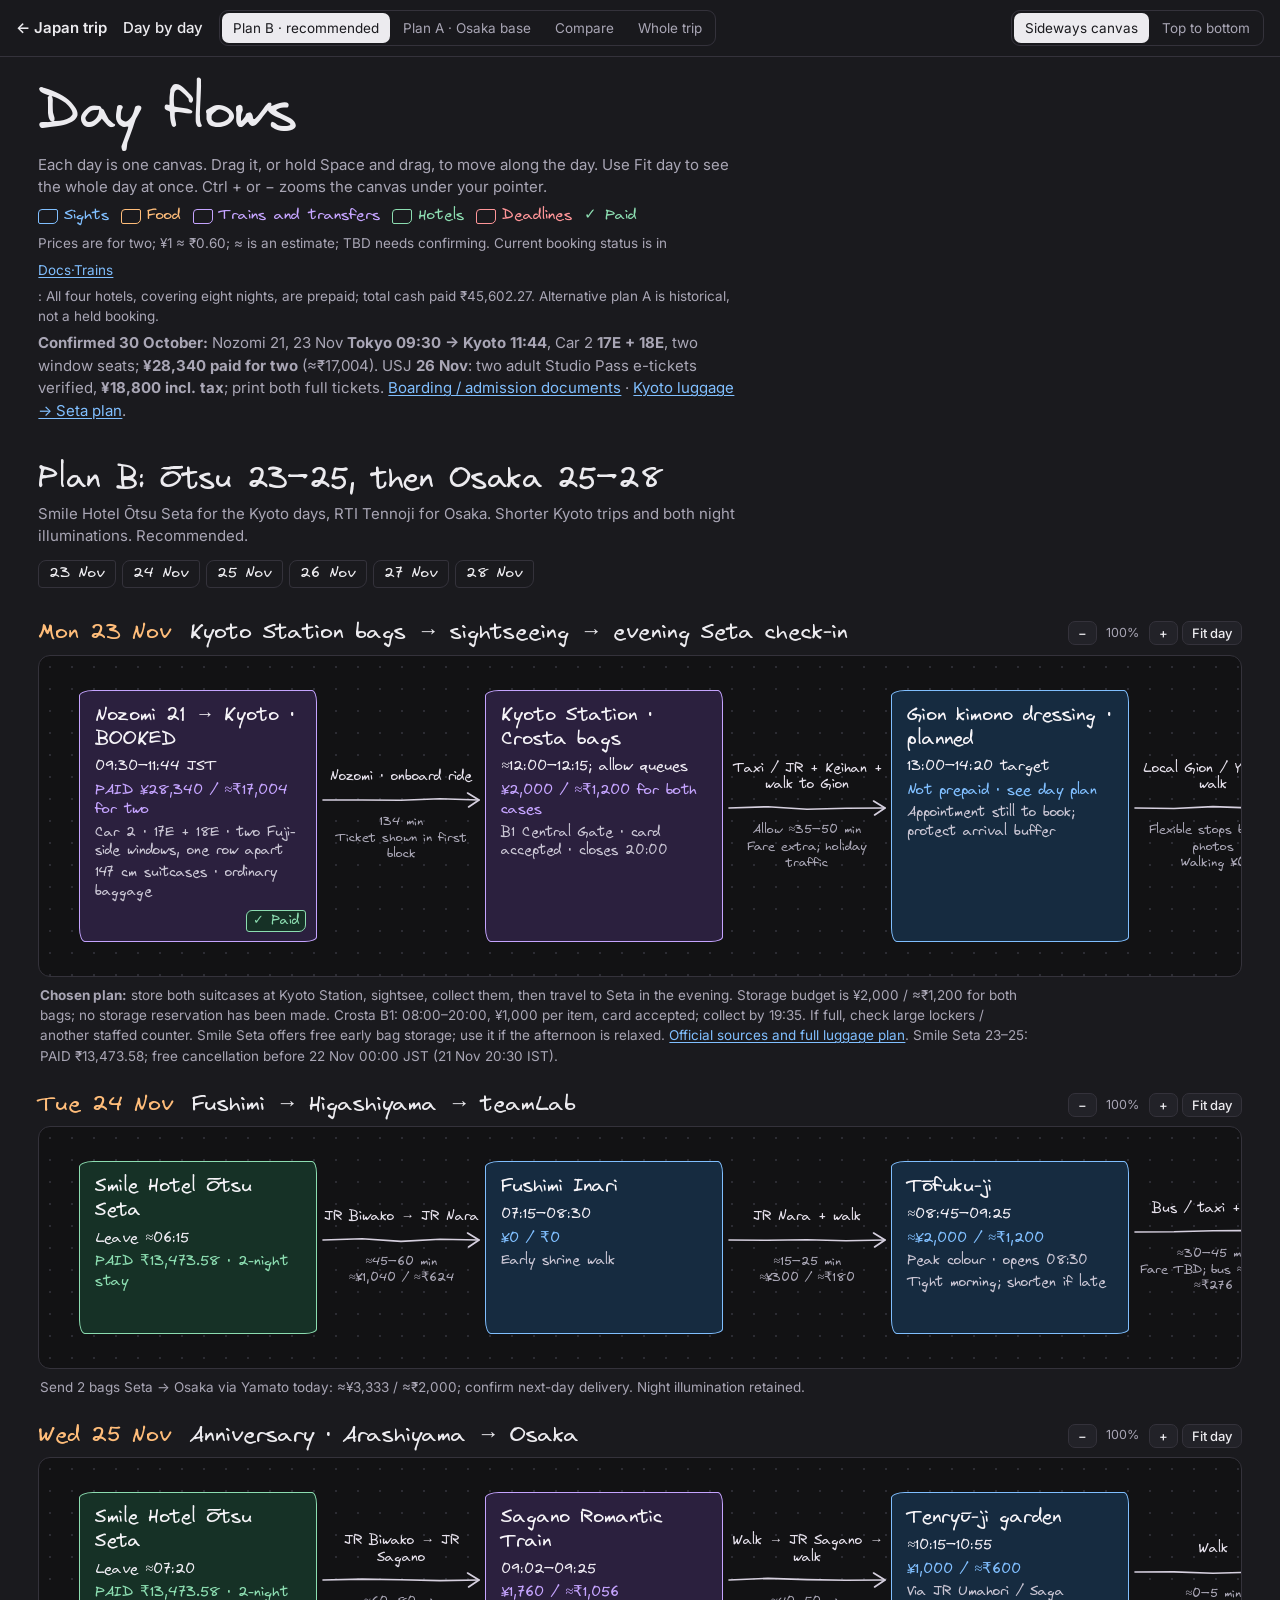
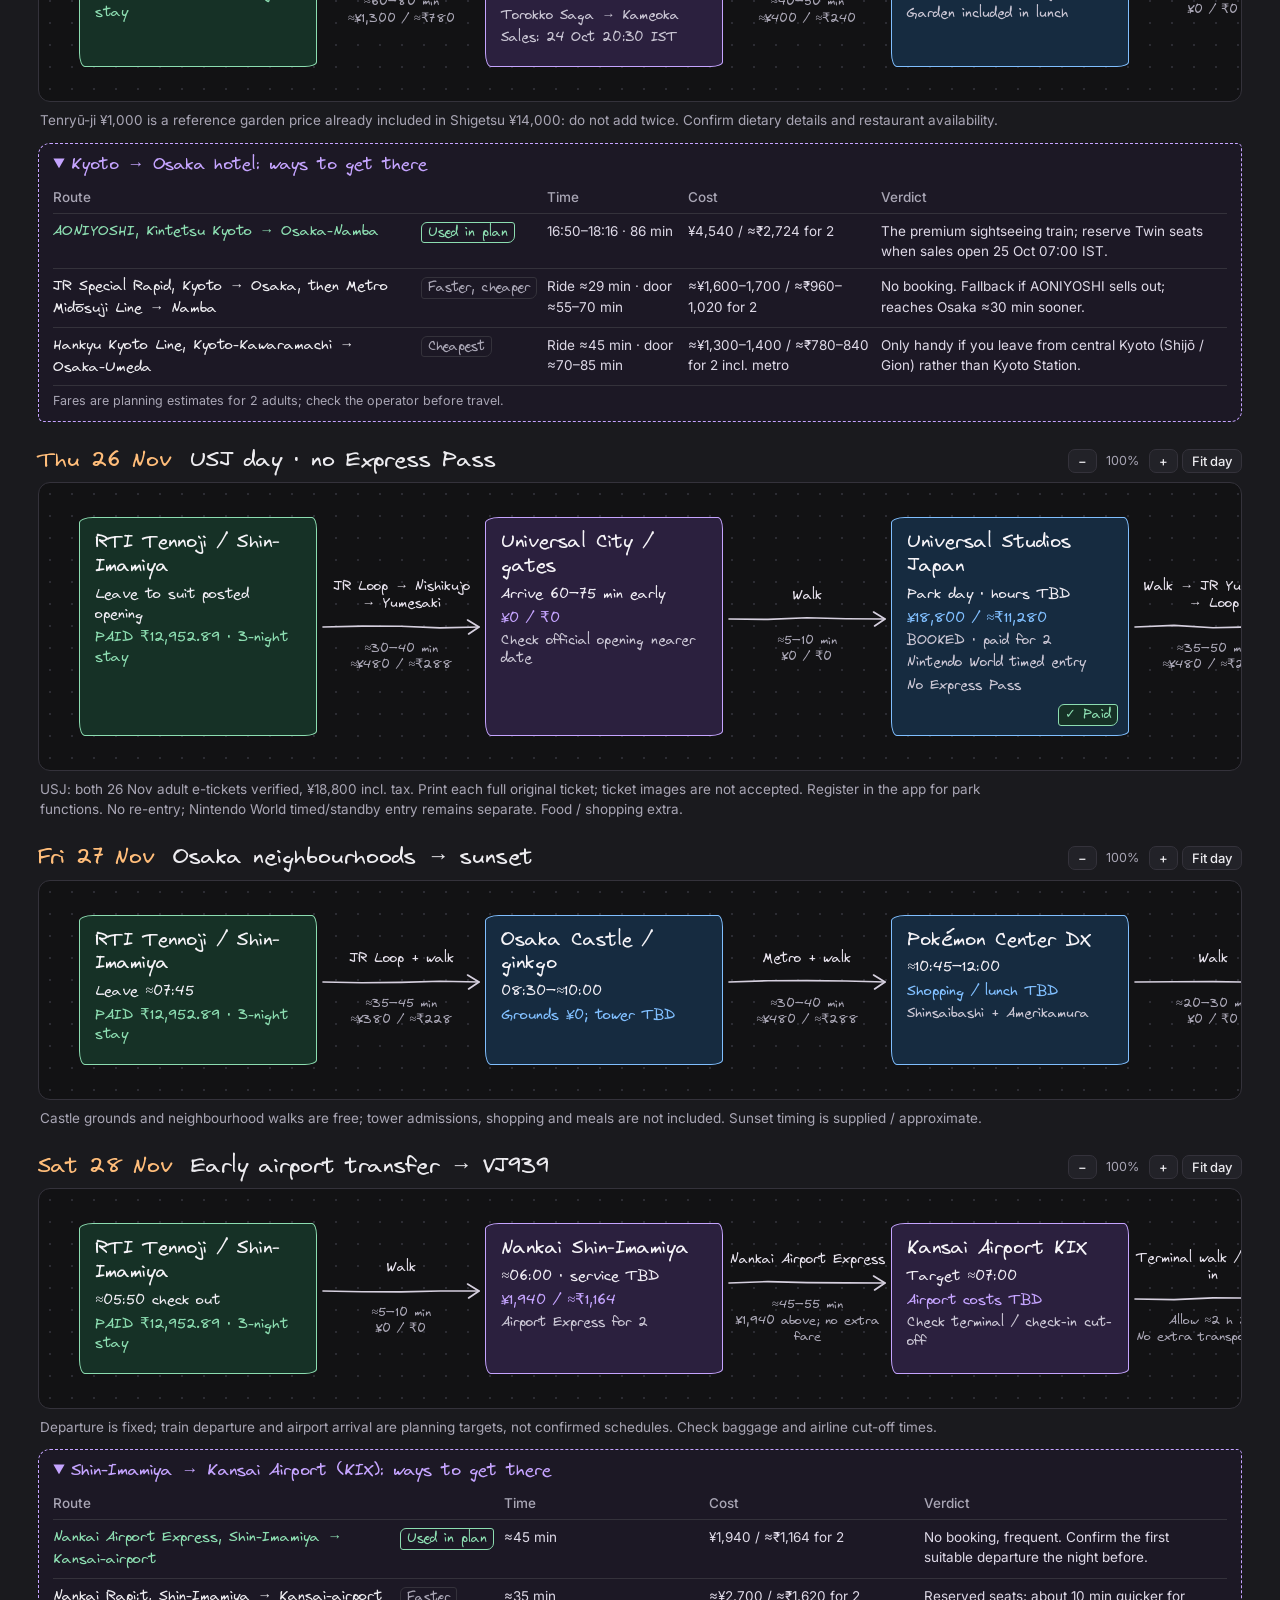
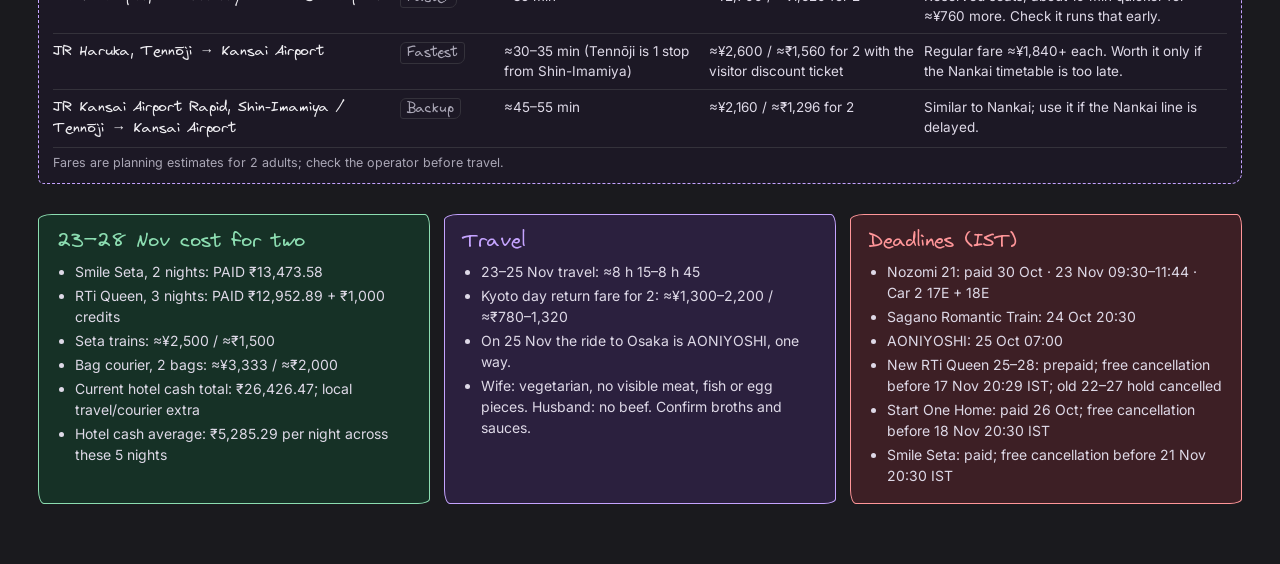
==== flow.html @ 1e3adc54 "Keep Tokyo viewpoint choices open and refresh confirmed India trains" ====
<!doctype html><html lang="en" data-theme="dark"><head><meta charset="utf-8"><meta name="viewport" content="width=device-width,initial-scale=1"><meta name="robots" content="noindex,nofollow">
<title>Flow · Japan 2026</title>
<link rel="preload" href="assets/fonts/Virgil.woff2" as="font" type="font/woff2" crossorigin>
<link rel="preconnect" href="https://fonts.googleapis.com"><link rel="preconnect" href="https://fonts.gstatic.com" crossorigin><link href="https://fonts.googleapis.com/css2?family=Inter:wght@400;500;600&display=swap" rel="stylesheet">
<link rel="stylesheet" href="flow.css?v=mvisydk9"></head><body>
<input type="radio" name="plan" id="t-b" class="tab-input" checked><input type="radio" name="plan" id="t-a" class="tab-input"><input type="radio" name="plan" id="t-compare" class="tab-input"><input type="radio" name="plan" id="t-whole" class="tab-input">
<input type="radio" name="layout" id="l-canvas" class="tab-input" checked><input type="radio" name="layout" id="l-stack" class="tab-input">
<nav class="top"><a href="index.html" class="brand">← Japan trip</a><a href="plan.html" class="brand" style="font-weight:500">Day by day</a>
<div class="tabs" role="tablist"><label for="t-b" role="tab">Plan B · recommended</label><label for="t-a" role="tab">Plan A · Osaka base</label><label for="t-compare" role="tab">Compare</label><label for="t-whole" role="tab">Whole trip</label></div>
<div class="layout"><label for="l-canvas">Sideways canvas</label><label for="l-stack">Top to bottom</label></div></nav>
<main>
<header class="intro"><h1>Day flows</h1>
<p>Each day is one canvas. Drag it, or hold Space and drag, to move along the day. Use Fit day to see the whole day at once. Ctrl + or − zooms the canvas under your pointer.</p>
<p class="legend"><span class="k sight">Sights</span><span class="k food">Food</span><span class="k train">Trains and transfers</span><span class="k hotel">Hotels</span><span class="k deadline">Deadlines</span><span class="k paid-k">✓ Paid</span> Prices are for two; ¥1 ≈ ₹0.60; ≈ is an estimate; TBD needs confirming. Current booking status is in <a href="travel-readiness.html">Docs·Trains</a>: All four hotels, covering eight nights, are prepaid; total cash paid ₹45,602.27. Alternative plan A is historical, not a held booking.</p><p><b>Confirmed 30 October:</b> Nozomi 21, 23 Nov <b>Tokyo 09:30 → Kyoto 11:44</b>, Car 2 <b>17E + 18E</b>, two window seats; <b>¥28,340 paid for two</b> (≈₹17,004). USJ <b>26 Nov</b>: two adult Studio Pass e-tickets verified, <b>¥18,800 incl. tax</b>; print both full tickets. <a href="travel-readiness.html#documents">Boarding / admission documents</a> · <a href="travel-readiness.html#kyoto-luggage">Kyoto luggage → Seta plan</a>.</p></header>
<section class="plan" id="plan-b">
<div class="plan-head"><h2>Plan B: Ōtsu 23–25, then Osaka 25–28</h2><p>Smile Hotel Ōtsu Seta for the Kyoto days, RTI Tennoji for Osaka. Shorter Kyoto trips and both night illuminations. Recommended.</p><nav class="days" aria-label="Jump to a day"><a href="#b-d0">23 Nov</a><a href="#b-d1">24 Nov</a><a href="#b-d2">25 Nov</a><a href="#b-d3">26 Nov</a><a href="#b-d4">27 Nov</a><a href="#b-d5">28 Nov</a></nav></div>
<section class="day" id="b-d0">
<header class="day-head"><h3><span class="date">Mon 23 Nov</span> Kyoto Station bags → sightseeing → evening Seta check-in</h3>
<div class="zoom" aria-label="Zoom this day"><button data-z="-" aria-label="Zoom out">−</button><output>100%</output><button data-z="+" aria-label="Zoom in">+</button><button data-z="fit">Fit day</button></div></header>
<div class="canvas" tabindex="0" aria-label="23 Nov · Mon plan, drag to move sideways"><div class="flow"><article class="node train">
<h4>Nozomi 21 → Kyoto · BOOKED</h4>
<p class="time">09:30–11:44 JST</p>
<p class="cost">PAID ¥28,340 / ≈₹17,004 for two</p>
<p class="note">Car 2 · 17E + 18E · two Fuji-side windows, one row apart</p><p class="note">147 cm suitcases · ordinary baggage</p><span class="paid">✓ Paid</span>

</article><div class="edge" role="presentation">
<svg class="h" viewBox="0 0 150 24" preserveAspectRatio="none" aria-hidden="true"><path d="M0.0 12.0 L37.5 12.0 L75.0 12.2 L112.5 10.8 L150.0 12.0"/><path d="M139 5 L150 12 L140 19"/></svg>
<svg class="v" viewBox="0 0 24 64" aria-hidden="true"><path d="M12.0 0.0 L11.2 16.0 L11.8 32.0 L12.0 48.0 L12.0 64.0"/><path d="M5 53 L12 64 L19 54"/></svg>
<span class="mode">Nozomi · onboard ride</span>
<span class="meta">134 min<br>Ticket shown in first block</span>
</div><article class="node train">
<h4>Kyoto Station · Crosta bags</h4>
<p class="time">≈12:00–12:15; allow queues</p>
<p class="cost">¥2,000 / ≈₹1,200 for both cases</p>
<p class="note">B1 Central Gate · card accepted · closes 20:00</p>

</article><div class="edge" role="presentation">
<svg class="h" viewBox="0 0 150 24" preserveAspectRatio="none" aria-hidden="true"><path d="M0.0 12.0 L37.5 10.7 L75.0 13.2 L112.5 12.3 L150.0 12.0"/><path d="M139 5 L150 12 L140 19"/></svg>
<svg class="v" viewBox="0 0 24 64" aria-hidden="true"><path d="M12.0 0.0 L11.7 16.0 L11.3 32.0 L12.9 48.0 L12.0 64.0"/><path d="M5 53 L12 64 L19 54"/></svg>
<span class="mode">Taxi / JR + Keihan + walk to Gion</span>
<span class="meta">Allow ≈35–50 min<br>Fare extra; holiday traffic</span>
</div><article class="node sight">
<h4>Gion kimono dressing · planned</h4>
<p class="time">13:00–14:20 target</p>
<p class="cost">Not prepaid · see day plan</p>
<p class="note">Appointment still to book; protect arrival buffer</p>

</article><div class="edge" role="presentation">
<svg class="h" viewBox="0 0 150 24" preserveAspectRatio="none" aria-hidden="true"><path d="M0.0 12.0 L37.5 12.5 L75.0 10.6 L112.5 12.0 L150.0 12.0"/><path d="M139 5 L150 12 L140 19"/></svg>
<svg class="v" viewBox="0 0 24 64" aria-hidden="true"><path d="M12.0 0.0 L11.2 16.0 L12.6 32.0 L10.9 48.0 L12.0 64.0"/><path d="M5 53 L12 64 L19 54"/></svg>
<span class="mode">Local Gion / Yasaka walk</span>
<span class="meta">Flexible stops before photos<br>Walking ¥0</span>
</div><article class="node sight">
<h4>Yasaka / anniversary photo walk</h4>
<p class="time">15:30–16:30 photo target</p>
<p class="cost">Not prepaid · photographer unconfirmed</p>
<p class="note">Return kimono around 17:00–17:30</p>

</article><div class="edge" role="presentation">
<svg class="h" viewBox="0 0 150 24" preserveAspectRatio="none" aria-hidden="true"><path d="M0.0 12.0 L37.5 12.2 L75.0 12.0 L112.5 11.0 L150.0 12.0"/><path d="M139 5 L150 12 L140 19"/></svg>
<svg class="v" viewBox="0 0 24 64" aria-hidden="true"><path d="M12.0 0.0 L10.6 16.0 L13.4 32.0 L13.5 48.0 L12.0 64.0"/><path d="M5 53 L12 64 L19 54"/></svg>
<span class="mode">Walk</span>
<span class="meta">≈15–25 min<br>¥0 / ₹0</span>
</div><article class="node sight">
<h4>Return kimono / Gion</h4>
<p class="time">≈17:00–17:30</p>
<p class="cost">Local stroll · see day plan</p>
<p class="note">Then Kōdai-ji; protect bag collection deadline</p>

</article><div class="edge" role="presentation">
<svg class="h" viewBox="0 0 150 24" preserveAspectRatio="none" aria-hidden="true"><path d="M0.0 12.0 L37.5 10.8 L75.0 11.8 L112.5 13.5 L150.0 12.0"/><path d="M139 5 L150 12 L140 19"/></svg>
<svg class="v" viewBox="0 0 24 64" aria-hidden="true"><path d="M12.0 0.0 L11.0 16.0 L11.7 32.0 L12.2 48.0 L12.0 64.0"/><path d="M5 53 L12 64 L19 54"/></svg>
<span class="mode">Walk</span>
<span class="meta">≈15–20 min<br>¥0 / ₹0</span>
</div><article class="node sight">
<h4>Kōdai-ji illumination</h4>
<p class="time">≈17:35–18:25</p>
<p class="cost">¥1,600 / ≈₹960</p>
<p class="note">Closes 21:30</p><p class="note">Projection show per supplied plan</p>

</article><div class="edge" role="presentation">
<svg class="h" viewBox="0 0 150 24" preserveAspectRatio="none" aria-hidden="true"><path d="M0.0 12.0 L37.5 12.5 L75.0 11.3 L112.5 10.9 L150.0 12.0"/><path d="M139 5 L150 12 L140 19"/></svg>
<svg class="v" viewBox="0 0 24 64" aria-hidden="true"><path d="M12.0 0.0 L13.6 16.0 L11.8 32.0 L11.1 48.0 L12.0 64.0"/><path d="M5 53 L12 64 L19 54"/></svg>
<span class="mode">Bus / taxi + walk</span>
<span class="meta">≈30–45 min<br>Fare TBD</span>
</div><article class="node train">
<h4>Kyoto Station / bags</h4>
<p class="time">≈19:15–19:35 bag collection</p>
<p class="cost">Crosta already budgeted · dinner extra</p>
<p class="note">Collect Crosta bags by 19:35, before 20:00 closure; dinner after pickup</p>

</article><div class="edge" role="presentation">
<svg class="h" viewBox="0 0 150 24" preserveAspectRatio="none" aria-hidden="true"><path d="M0.0 12.0 L37.5 12.2 L75.0 11.5 L112.5 10.9 L150.0 12.0"/><path d="M139 5 L150 12 L140 19"/></svg>
<svg class="v" viewBox="0 0 24 64" aria-hidden="true"><path d="M12.0 0.0 L12.9 16.0 L11.5 32.0 L11.5 48.0 L12.0 64.0"/><path d="M5 53 L12 64 L19 54"/></svg>
<span class="mode">JR Biwako (≈17–20 min ride) + walk</span>
<span class="meta">≈25–35 min<br>≈¥640 / ≈₹384</span>
</div><article class="node hotel">
<h4>Smile Hotel Ōtsu Seta</h4>
<p class="time">Check in ≈20:30–21:00</p>
<p class="cost">PAID ₹13,473.58 · 2-night stay</p>


</article></div></div>
<p class="day-note"><b>Chosen plan:</b> store both suitcases at Kyoto Station, sightsee, collect them, then travel to Seta in the evening. Storage budget is ¥2,000 / ≈₹1,200 for both bags; no storage reservation has been made. Crosta B1: 08:00–20:00, ¥1,000 per item, card accepted; collect by 19:35. If full, check large lockers / another staffed counter. Smile Seta offers free early bag storage; use it if the afternoon is relaxed. <a href="travel-readiness.html#kyoto-luggage">Official sources and full luggage plan</a>. Smile Seta 23–25: PAID ₹13,473.58; free cancellation before 22 Nov 00:00 JST (21 Nov 20:30 IST).</p>

</section><section class="day" id="b-d1">
<header class="day-head"><h3><span class="date">Tue 24 Nov</span> Fushimi → Higashiyama → teamLab</h3>
<div class="zoom" aria-label="Zoom this day"><button data-z="-" aria-label="Zoom out">−</button><output>100%</output><button data-z="+" aria-label="Zoom in">+</button><button data-z="fit">Fit day</button></div></header>
<div class="canvas" tabindex="0" aria-label="24 Nov · Tue plan, drag to move sideways"><div class="flow"><article class="node hotel">
<h4>Smile Hotel Ōtsu Seta</h4>
<p class="time">Leave ≈06:15</p>
<p class="cost">PAID ₹13,473.58 · 2-night stay</p>


</article><div class="edge" role="presentation">
<svg class="h" viewBox="0 0 150 24" preserveAspectRatio="none" aria-hidden="true"><path d="M0.0 12.0 L37.5 10.7 L75.0 13.4 L112.5 11.2 L150.0 12.0"/><path d="M139 5 L150 12 L140 19"/></svg>
<svg class="v" viewBox="0 0 24 64" aria-hidden="true"><path d="M12.0 0.0 L13.2 16.0 L11.9 32.0 L11.2 48.0 L12.0 64.0"/><path d="M5 53 L12 64 L19 54"/></svg>
<span class="mode">JR Biwako → JR Nara</span>
<span class="meta">≈45–60 min<br>≈¥1,040 / ≈₹624</span>
</div><article class="node sight">
<h4>Fushimi Inari</h4>
<p class="time">07:15–08:30</p>
<p class="cost">¥0 / ₹0</p>
<p class="note">Early shrine walk</p>

</article><div class="edge" role="presentation">
<svg class="h" viewBox="0 0 150 24" preserveAspectRatio="none" aria-hidden="true"><path d="M0.0 12.0 L37.5 12.3 L75.0 11.7 L112.5 12.8 L150.0 12.0"/><path d="M139 5 L150 12 L140 19"/></svg>
<svg class="v" viewBox="0 0 24 64" aria-hidden="true"><path d="M12.0 0.0 L12.5 16.0 L10.8 32.0 L11.1 48.0 L12.0 64.0"/><path d="M5 53 L12 64 L19 54"/></svg>
<span class="mode">JR Nara + walk</span>
<span class="meta">≈15–25 min<br>≈¥300 / ≈₹180</span>
</div><article class="node sight">
<h4>Tōfuku-ji</h4>
<p class="time">≈08:45–09:25</p>
<p class="cost">≈¥2,000 / ≈₹1,200</p>
<p class="note">Peak colour · opens 08:30</p><p class="note">Tight morning; shorten if late</p>

</article><div class="edge" role="presentation">
<svg class="h" viewBox="0 0 150 24" preserveAspectRatio="none" aria-hidden="true"><path d="M0.0 12.0 L37.5 11.8 L75.0 10.7 L112.5 10.6 L150.0 12.0"/><path d="M139 5 L150 12 L140 19"/></svg>
<svg class="v" viewBox="0 0 24 64" aria-hidden="true"><path d="M12.0 0.0 L11.7 16.0 L12.6 32.0 L12.5 48.0 L12.0 64.0"/><path d="M5 53 L12 64 L19 54"/></svg>
<span class="mode">Bus / taxi + walk</span>
<span class="meta">≈30–45 min<br>Fare TBD; bus ≈¥460 / ≈₹276</span>
</div><article class="node sight">
<h4>Kiyomizu-dera</h4>
<p class="time">10:30–12:00</p>
<p class="cost">¥1,000 / ≈₹600</p>


</article><div class="edge" role="presentation">
<svg class="h" viewBox="0 0 150 24" preserveAspectRatio="none" aria-hidden="true"><path d="M0.0 12.0 L37.5 13.5 L75.0 11.4 L112.5 11.8 L150.0 12.0"/><path d="M139 5 L150 12 L140 19"/></svg>
<svg class="v" viewBox="0 0 24 64" aria-hidden="true"><path d="M12.0 0.0 L12.0 16.0 L11.8 32.0 L13.1 48.0 L12.0 64.0"/><path d="M5 53 L12 64 L19 54"/></svg>
<span class="mode">Walk</span>
<span class="meta">≈15–25 min<br>¥0 / ₹0</span>
</div><article class="node food">
<h4>UNO Gion lunch</h4>
<p class="time">≈12:15–13:00</p>
<p class="cost">Meal cost TBD</p>
<p class="note">Vegetarian request; no beef</p>

</article><div class="edge" role="presentation">
<svg class="h" viewBox="0 0 150 24" preserveAspectRatio="none" aria-hidden="true"><path d="M0.0 12.0 L37.5 11.8 L75.0 11.8 L112.5 11.2 L150.0 12.0"/><path d="M139 5 L150 12 L140 19"/></svg>
<svg class="v" viewBox="0 0 24 64" aria-hidden="true"><path d="M12.0 0.0 L11.2 16.0 L12.8 32.0 L10.8 48.0 L12.0 64.0"/><path d="M5 53 L12 64 L19 54"/></svg>
<span class="mode">Bus / taxi + walk</span>
<span class="meta">≈35–50 min<br>Fare TBD; bus ≈¥460 / ≈₹276</span>
</div><article class="node sight">
<h4>teamLab Biovortex</h4>
<p class="time">Entry 14:30–15:00</p>
<p class="cost">¥8,200 / ≈₹4,920</p>
<p class="note">Visit ≈14:30–17:30</p><p class="note">BOOKED · paid for 2</p>
<span class="paid">✓ Paid</span>
</article><div class="edge" role="presentation">
<svg class="h" viewBox="0 0 150 24" preserveAspectRatio="none" aria-hidden="true"><path d="M0.0 12.0 L37.5 11.3 L75.0 12.9 L112.5 13.1 L150.0 12.0"/><path d="M139 5 L150 12 L140 19"/></svg>
<svg class="v" viewBox="0 0 24 64" aria-hidden="true"><path d="M12.0 0.0 L13.5 16.0 L13.4 32.0 L13.2 48.0 L12.0 64.0"/><path d="M5 53 L12 64 L19 54"/></svg>
<span class="mode">Walk / short taxi</span>
<span class="meta">≈15–25 min<br>Walk ¥0; taxi TBD</span>
</div><article class="node sight">
<h4>Tō-ji night illumination</h4>
<p class="time">≈18:00–19:00</p>
<p class="cost">≈¥2,000 / ≈₹1,200</p>
<p class="note">Open to 21:30</p>

</article><div class="edge" role="presentation">
<svg class="h" viewBox="0 0 150 24" preserveAspectRatio="none" aria-hidden="true"><path d="M0.0 12.0 L37.5 12.8 L75.0 12.4 L112.5 12.2 L150.0 12.0"/><path d="M139 5 L150 12 L140 19"/></svg>
<svg class="v" viewBox="0 0 24 64" aria-hidden="true"><path d="M12.0 0.0 L10.5 16.0 L11.4 32.0 L11.5 48.0 L12.0 64.0"/><path d="M5 53 L12 64 L19 54"/></svg>
<span class="mode">Walk → JR Biwako</span>
<span class="meta">≈40–50 min<br>≈¥640 / ≈₹384</span>
</div><article class="node hotel">
<h4>Smile Hotel Ōtsu Seta</h4>
<p class="time">Return ≈20:00</p>
<p class="cost">PAID ₹13,473.58 · 2-night stay</p>


</article></div></div>
<p class="day-note">Send 2 bags Seta → Osaka via Yamato today: ≈¥3,333 / ≈₹2,000; confirm next-day delivery. Night illumination retained.</p>

</section><section class="day" id="b-d2">
<header class="day-head"><h3><span class="date">Wed 25 Nov</span> Anniversary · Arashiyama → Osaka</h3>
<div class="zoom" aria-label="Zoom this day"><button data-z="-" aria-label="Zoom out">−</button><output>100%</output><button data-z="+" aria-label="Zoom in">+</button><button data-z="fit">Fit day</button></div></header>
<div class="canvas" tabindex="0" aria-label="25 Nov · Wed plan, drag to move sideways"><div class="flow"><article class="node hotel">
<h4>Smile Hotel Ōtsu Seta</h4>
<p class="time">Leave ≈07:20</p>
<p class="cost">PAID ₹13,473.58 · 2-night stay</p>


</article><div class="edge" role="presentation">
<svg class="h" viewBox="0 0 150 24" preserveAspectRatio="none" aria-hidden="true"><path d="M0.0 12.0 L37.5 11.1 L75.0 11.7 L112.5 12.6 L150.0 12.0"/><path d="M139 5 L150 12 L140 19"/></svg>
<svg class="v" viewBox="0 0 24 64" aria-hidden="true"><path d="M12.0 0.0 L12.8 16.0 L11.3 32.0 L13.5 48.0 L12.0 64.0"/><path d="M5 53 L12 64 L19 54"/></svg>
<span class="mode">JR Biwako → JR Sagano</span>
<span class="meta">≈60–80 min<br>≈¥1,300 / ≈₹780</span>
</div><article class="node train">
<h4>Sagano Romantic Train</h4>
<p class="time">09:02–09:25</p>
<p class="cost">¥1,760 / ≈₹1,056</p>
<p class="note">Torokko Saga → Kameoka</p><p class="note">Sales: 24 Oct 20:30 IST</p>

</article><div class="edge" role="presentation">
<svg class="h" viewBox="0 0 150 24" preserveAspectRatio="none" aria-hidden="true"><path d="M0.0 12.0 L37.5 10.4 L75.0 11.6 L112.5 12.3 L150.0 12.0"/><path d="M139 5 L150 12 L140 19"/></svg>
<svg class="v" viewBox="0 0 24 64" aria-hidden="true"><path d="M12.0 0.0 L11.8 16.0 L10.7 32.0 L13.6 48.0 L12.0 64.0"/><path d="M5 53 L12 64 L19 54"/></svg>
<span class="mode">Walk → JR Sagano → walk</span>
<span class="meta">≈40–50 min<br>≈¥400 / ≈₹240</span>
</div><article class="node sight">
<h4>Tenryū-ji garden</h4>
<p class="time">≈10:15–10:55</p>
<p class="cost">¥1,000 / ≈₹600</p>
<p class="note">Via JR Umahori / Saga</p><p class="note">Garden included in lunch</p>

</article><div class="edge" role="presentation">
<svg class="h" viewBox="0 0 150 24" preserveAspectRatio="none" aria-hidden="true"><path d="M0.0 12.0 L37.5 11.9 L75.0 13.2 L112.5 12.3 L150.0 12.0"/><path d="M139 5 L150 12 L140 19"/></svg>
<svg class="v" viewBox="0 0 24 64" aria-hidden="true"><path d="M12.0 0.0 L11.9 16.0 L10.8 32.0 L12.9 48.0 L12.0 64.0"/><path d="M5 53 L12 64 L19 54"/></svg>
<span class="mode">Walk</span>
<span class="meta">≈0–5 min<br>¥0 / ₹0</span>
</div><article class="node food">
<h4>Shigetsu shojin lunch</h4>
<p class="time">11:00 · allow ≈75 min</p>
<p class="cost">¥14,000 / ≈₹8,400</p>
<p class="note">Includes garden fee</p><p class="note">Vegetarian Buddhist cuisine</p>

</article><div class="edge" role="presentation">
<svg class="h" viewBox="0 0 150 24" preserveAspectRatio="none" aria-hidden="true"><path d="M0.0 12.0 L37.5 13.3 L75.0 11.2 L112.5 10.5 L150.0 12.0"/><path d="M139 5 L150 12 L140 19"/></svg>
<svg class="v" viewBox="0 0 24 64" aria-hidden="true"><path d="M12.0 0.0 L10.9 16.0 L12.7 32.0 L12.6 48.0 L12.0 64.0"/><path d="M5 53 L12 64 L19 54"/></svg>
<span class="mode">Randen + bus + walk</span>
<span class="meta">≈45–60 min<br>≈¥960 / ≈₹576</span>
</div><article class="node sight">
<h4>Optional Kinkaku-ji</h4>
<p class="time">13:15–14:00</p>
<p class="cost">Admission TBD</p>
<p class="note">Alternative: Ōkōchi Sansō</p><p class="note">Choose one; allow station buffer</p>

</article><div class="edge" role="presentation">
<svg class="h" viewBox="0 0 150 24" preserveAspectRatio="none" aria-hidden="true"><path d="M0.0 12.0 L37.5 12.5 L75.0 13.2 L112.5 11.1 L150.0 12.0"/><path d="M139 5 L150 12 L140 19"/></svg>
<svg class="v" viewBox="0 0 24 64" aria-hidden="true"><path d="M12.0 0.0 L13.1 16.0 L10.9 32.0 L10.5 48.0 L12.0 64.0"/><path d="M5 53 L12 64 L19 54"/></svg>
<span class="mode">Bus / taxi → Kyoto Station</span>
<span class="meta">≈45–60 min<br>Fare TBD</span>
</div><article class="node train">
<h4>AONIYOSHI → Namba</h4>
<p class="time">16:50–18:16</p>
<p class="cost">¥4,540 / ≈₹2,724</p>
<p class="note">Board at Kintetsu Kyoto</p><p class="note">Sales: 25 Oct 07:00 IST</p>

</article><div class="edge" role="presentation">
<svg class="h" viewBox="0 0 150 24" preserveAspectRatio="none" aria-hidden="true"><path d="M0.0 12.0 L37.5 10.7 L75.0 10.5 L112.5 12.1 L150.0 12.0"/><path d="M139 5 L150 12 L140 19"/></svg>
<svg class="v" viewBox="0 0 24 64" aria-hidden="true"><path d="M12.0 0.0 L13.1 16.0 L13.1 32.0 L10.9 48.0 L12.0 64.0"/><path d="M5 53 L12 64 L19 54"/></svg>
<span class="mode">Nankai Namba: walk</span>
<span class="meta">≈10–20 min<br>¥0 / ₹0</span>
</div><article class="node food">
<h4>Table36 + Hōzen-ji</h4>
<p class="time">Dinner 20:00</p>
<p class="cost">≈¥13,000–16,000 / ≈₹7,800–9,600</p>
<p class="note">Swissôtel Nankai 36F</p><p class="note">Hōzen-ji after · no beef</p>

</article><div class="edge" role="presentation">
<svg class="h" viewBox="0 0 150 24" preserveAspectRatio="none" aria-hidden="true"><path d="M0.0 12.0 L37.5 12.0 L75.0 10.6 L112.5 11.3 L150.0 12.0"/><path d="M139 5 L150 12 L140 19"/></svg>
<svg class="v" viewBox="0 0 24 64" aria-hidden="true"><path d="M12.0 0.0 L12.0 16.0 L10.6 32.0 L11.5 48.0 L12.0 64.0"/><path d="M5 53 L12 64 L19 54"/></svg>
<span class="mode">Walk → Nankai local → walk</span>
<span class="meta">≈20–35 min<br>≈¥360 / ≈₹216</span>
</div><article class="node hotel">
<h4>RTI Tennoji / Shin-Imamiya</h4>
<p class="time">Overnight in Osaka</p>
<p class="cost">PAID ₹12,952.89 · 3-night stay</p>


</article></div></div>
<p class="day-note">Tenryū-ji ¥1,000 is a reference garden price already included in Shigetsu ¥14,000: do not add twice. Confirm dietary details and restaurant availability.</p>
<details class="alts" open><summary>Kyoto → Osaka hotel: ways to get there</summary><div class="alt-wrap"><table><thead><tr><th>Route</th><th></th><th>Time</th><th>Cost</th><th>Verdict</th></tr></thead><tbody><tr class="used"><td>AONIYOSHI, Kintetsu Kyoto → Osaka-Namba</td><td><span class="tag">Used in plan</span></td><td>16:50–18:16 · 86 min</td><td>¥4,540 / ≈₹2,724 for 2</td><td>The premium sightseeing train; reserve Twin seats when sales open 25 Oct 07:00 IST.</td></tr><tr><td>JR Special Rapid, Kyoto → Osaka, then Metro Midōsuji Line → Namba</td><td><span class="tag">Faster, cheaper</span></td><td>Ride ≈29 min · door ≈55–70 min</td><td>≈¥1,600–1,700 / ≈₹960–1,020 for 2</td><td>No booking. Fallback if AONIYOSHI sells out; reaches Osaka ≈30 min sooner.</td></tr><tr><td>Hankyu Kyoto Line, Kyoto-Kawaramachi → Osaka-Umeda</td><td><span class="tag">Cheapest</span></td><td>Ride ≈45 min · door ≈70–85 min</td><td>≈¥1,300–1,400 / ≈₹780–840 for 2 incl. metro</td><td>Only handy if you leave from central Kyoto (Shijō / Gion) rather than Kyoto Station.</td></tr></tbody></table></div><p class="alt-src">Fares are planning estimates for 2 adults; check the operator before travel.</p></details>
</section><section class="day" id="b-d3">
<header class="day-head"><h3><span class="date">Thu 26 Nov</span> USJ day · no Express Pass</h3>
<div class="zoom" aria-label="Zoom this day"><button data-z="-" aria-label="Zoom out">−</button><output>100%</output><button data-z="+" aria-label="Zoom in">+</button><button data-z="fit">Fit day</button></div></header>
<div class="canvas" tabindex="0" aria-label="26 Nov · Thu plan, drag to move sideways"><div class="flow"><article class="node hotel">
<h4>RTI Tennoji / Shin-Imamiya</h4>
<p class="time">Leave to suit posted opening</p>
<p class="cost">PAID ₹12,952.89 · 3-night stay</p>


</article><div class="edge" role="presentation">
<svg class="h" viewBox="0 0 150 24" preserveAspectRatio="none" aria-hidden="true"><path d="M0.0 12.0 L37.5 11.1 L75.0 11.3 L112.5 12.9 L150.0 12.0"/><path d="M139 5 L150 12 L140 19"/></svg>
<svg class="v" viewBox="0 0 24 64" aria-hidden="true"><path d="M12.0 0.0 L10.8 16.0 L10.9 32.0 L10.4 48.0 L12.0 64.0"/><path d="M5 53 L12 64 L19 54"/></svg>
<span class="mode">JR Loop → Nishikujo → Yumesaki</span>
<span class="meta">≈30–40 min<br>≈¥480 / ≈₹288</span>
</div><article class="node train">
<h4>Universal City / gates</h4>
<p class="time">Arrive 60–75 min early</p>
<p class="cost">¥0 / ₹0</p>
<p class="note">Check official opening nearer date</p>

</article><div class="edge" role="presentation">
<svg class="h" viewBox="0 0 150 24" preserveAspectRatio="none" aria-hidden="true"><path d="M0.0 12.0 L37.5 12.4 L75.0 10.7 L112.5 11.7 L150.0 12.0"/><path d="M139 5 L150 12 L140 19"/></svg>
<svg class="v" viewBox="0 0 24 64" aria-hidden="true"><path d="M12.0 0.0 L10.7 16.0 L11.9 32.0 L11.7 48.0 L12.0 64.0"/><path d="M5 53 L12 64 L19 54"/></svg>
<span class="mode">Walk</span>
<span class="meta">≈5–10 min<br>¥0 / ₹0</span>
</div><article class="node sight">
<h4>Universal Studios Japan</h4>
<p class="time">Park day · hours TBD</p>
<p class="cost">¥18,800 / ≈₹11,280</p>
<p class="note">BOOKED · paid for 2</p><p class="note">Nintendo World timed entry</p><p class="note">No Express Pass</p>
<span class="paid">✓ Paid</span>
</article><div class="edge" role="presentation">
<svg class="h" viewBox="0 0 150 24" preserveAspectRatio="none" aria-hidden="true"><path d="M0.0 12.0 L37.5 10.4 L75.0 12.8 L112.5 11.8 L150.0 12.0"/><path d="M139 5 L150 12 L140 19"/></svg>
<svg class="v" viewBox="0 0 24 64" aria-hidden="true"><path d="M12.0 0.0 L12.8 16.0 L11.5 32.0 L13.4 48.0 L12.0 64.0"/><path d="M5 53 L12 64 L19 54"/></svg>
<span class="mode">Walk → JR Yumesaki → Loop</span>
<span class="meta">≈35–50 min<br>≈¥480 / ≈₹288</span>
</div><article class="node hotel">
<h4>RTI Tennoji / Shin-Imamiya</h4>
<p class="time">Return after park</p>
<p class="cost">PAID ₹12,952.89 · 3-night stay</p>


</article></div></div>
<p class="day-note">USJ: both 26 Nov adult e-tickets verified, ¥18,800 incl. tax. Print each full original ticket; ticket images are not accepted. Register in the app for park functions. No re-entry; Nintendo World timed/standby entry remains separate. Food / shopping extra.</p>

</section><section class="day" id="b-d4">
<header class="day-head"><h3><span class="date">Fri 27 Nov</span> Osaka neighbourhoods → sunset</h3>
<div class="zoom" aria-label="Zoom this day"><button data-z="-" aria-label="Zoom out">−</button><output>100%</output><button data-z="+" aria-label="Zoom in">+</button><button data-z="fit">Fit day</button></div></header>
<div class="canvas" tabindex="0" aria-label="27 Nov · Fri plan, drag to move sideways"><div class="flow"><article class="node hotel">
<h4>RTI Tennoji / Shin-Imamiya</h4>
<p class="time">Leave ≈07:45</p>
<p class="cost">PAID ₹12,952.89 · 3-night stay</p>


</article><div class="edge" role="presentation">
<svg class="h" viewBox="0 0 150 24" preserveAspectRatio="none" aria-hidden="true"><path d="M0.0 12.0 L37.5 12.7 L75.0 12.4 L112.5 11.3 L150.0 12.0"/><path d="M139 5 L150 12 L140 19"/></svg>
<svg class="v" viewBox="0 0 24 64" aria-hidden="true"><path d="M12.0 0.0 L11.6 16.0 L10.6 32.0 L13.2 48.0 L12.0 64.0"/><path d="M5 53 L12 64 L19 54"/></svg>
<span class="mode">JR Loop + walk</span>
<span class="meta">≈35–45 min<br>≈¥380 / ≈₹228</span>
</div><article class="node sight">
<h4>Osaka Castle / ginkgo</h4>
<p class="time">08:30–≈10:00</p>
<p class="cost">Grounds ¥0; tower TBD</p>


</article><div class="edge" role="presentation">
<svg class="h" viewBox="0 0 150 24" preserveAspectRatio="none" aria-hidden="true"><path d="M0.0 12.0 L37.5 10.7 L75.0 10.6 L112.5 11.0 L150.0 12.0"/><path d="M139 5 L150 12 L140 19"/></svg>
<svg class="v" viewBox="0 0 24 64" aria-hidden="true"><path d="M12.0 0.0 L11.4 16.0 L10.5 32.0 L12.3 48.0 L12.0 64.0"/><path d="M5 53 L12 64 L19 54"/></svg>
<span class="mode">Metro + walk</span>
<span class="meta">≈30–40 min<br>≈¥480 / ≈₹288</span>
</div><article class="node sight">
<h4>Pokémon Center DX</h4>
<p class="time">≈10:45–12:00</p>
<p class="cost">Shopping / lunch TBD</p>
<p class="note">Shinsaibashi + Amerikamura</p>

</article><div class="edge" role="presentation">
<svg class="h" viewBox="0 0 150 24" preserveAspectRatio="none" aria-hidden="true"><path d="M0.0 12.0 L37.5 11.8 L75.0 11.6 L112.5 12.1 L150.0 12.0"/><path d="M139 5 L150 12 L140 19"/></svg>
<svg class="v" viewBox="0 0 24 64" aria-hidden="true"><path d="M12.0 0.0 L13.3 16.0 L12.1 32.0 L11.7 48.0 L12.0 64.0"/><path d="M5 53 L12 64 L19 54"/></svg>
<span class="mode">Walk</span>
<span class="meta">≈20–30 min<br>¥0 / ₹0</span>
</div><article class="node sight">
<h4>Den Den Town / Bic</h4>
<p class="time">≈12:30–14:00</p>
<p class="cost">Shopping TBD</p>
<p class="note">Namba · lunch flexible</p>

</article><div class="edge" role="presentation">
<svg class="h" viewBox="0 0 150 24" preserveAspectRatio="none" aria-hidden="true"><path d="M0.0 12.0 L37.5 10.8 L75.0 13.3 L112.5 12.5 L150.0 12.0"/><path d="M139 5 L150 12 L140 19"/></svg>
<svg class="v" viewBox="0 0 24 64" aria-hidden="true"><path d="M12.0 0.0 L12.0 16.0 L13.3 32.0 L12.6 48.0 L12.0 64.0"/><path d="M5 53 L12 64 L19 54"/></svg>
<span class="mode">Walk</span>
<span class="meta">≈20–25 min<br>¥0 / ₹0</span>
</div><article class="node sight">
<h4>Shinsekai / Tsutenkaku</h4>
<p class="time">≈14:30–15:15</p>
<p class="cost">Streets ¥0; tower TBD</p>


</article><div class="edge" role="presentation">
<svg class="h" viewBox="0 0 150 24" preserveAspectRatio="none" aria-hidden="true"><path d="M0.0 12.0 L37.5 11.9 L75.0 13.5 L112.5 13.2 L150.0 12.0"/><path d="M139 5 L150 12 L140 19"/></svg>
<svg class="v" viewBox="0 0 24 64" aria-hidden="true"><path d="M12.0 0.0 L11.7 16.0 L12.0 32.0 L12.6 48.0 L12.0 64.0"/><path d="M5 53 L12 64 L19 54"/></svg>
<span class="mode">Walk / Metro + walk</span>
<span class="meta">≈20–30 min<br>Walk ¥0; Metro fare TBD</span>
</div><article class="node sight">
<h4>Abeno Harukas sunset</h4>
<p class="time">16:15 · arrive ≈15:45</p>
<p class="cost">≈¥4,000 / ≈₹2,400</p>


</article><div class="edge" role="presentation">
<svg class="h" viewBox="0 0 150 24" preserveAspectRatio="none" aria-hidden="true"><path d="M0.0 12.0 L37.5 12.9 L75.0 13.3 L112.5 12.1 L150.0 12.0"/><path d="M139 5 L150 12 L140 19"/></svg>
<svg class="v" viewBox="0 0 24 64" aria-hidden="true"><path d="M12.0 0.0 L13.6 16.0 L12.4 32.0 L13.1 48.0 L12.0 64.0"/><path d="M5 53 L12 64 L19 54"/></svg>
<span class="mode">Metro Midōsuji + walk</span>
<span class="meta">≈20–30 min<br>≈¥480 / ≈₹288</span>
</div><article class="node food">
<h4>Last Dōtonbori night</h4>
<p class="time">≈18:00–20:00</p>
<p class="cost">Dinner cost TBD</p>
<p class="note">Vegetarian request; no beef</p>

</article><div class="edge" role="presentation">
<svg class="h" viewBox="0 0 150 24" preserveAspectRatio="none" aria-hidden="true"><path d="M0.0 12.0 L37.5 11.8 L75.0 10.6 L112.5 13.5 L150.0 12.0"/><path d="M139 5 L150 12 L140 19"/></svg>
<svg class="v" viewBox="0 0 24 64" aria-hidden="true"><path d="M12.0 0.0 L12.2 16.0 L12.5 32.0 L11.7 48.0 L12.0 64.0"/><path d="M5 53 L12 64 L19 54"/></svg>
<span class="mode">Nankai local + walk</span>
<span class="meta">≈15–25 min<br>≈¥360 / ≈₹216</span>
</div><article class="node hotel">
<h4>RTI Tennoji / Shin-Imamiya</h4>
<p class="time">Return ≈20:30</p>
<p class="cost">PAID ₹12,952.89 · 3-night stay</p>


</article></div></div>
<p class="day-note">Castle grounds and neighbourhood walks are free; tower admissions, shopping and meals are not included. Sunset timing is supplied / approximate.</p>

</section><section class="day" id="b-d5">
<header class="day-head"><h3><span class="date">Sat 28 Nov</span> Early airport transfer → VJ939</h3>
<div class="zoom" aria-label="Zoom this day"><button data-z="-" aria-label="Zoom out">−</button><output>100%</output><button data-z="+" aria-label="Zoom in">+</button><button data-z="fit">Fit day</button></div></header>
<div class="canvas" tabindex="0" aria-label="28 Nov · Sat plan, drag to move sideways"><div class="flow"><article class="node hotel">
<h4>RTI Tennoji / Shin-Imamiya</h4>
<p class="time">≈05:50 check out</p>
<p class="cost">PAID ₹12,952.89 · 3-night stay</p>


</article><div class="edge" role="presentation">
<svg class="h" viewBox="0 0 150 24" preserveAspectRatio="none" aria-hidden="true"><path d="M0.0 12.0 L37.5 12.8 L75.0 12.9 L112.5 12.0 L150.0 12.0"/><path d="M139 5 L150 12 L140 19"/></svg>
<svg class="v" viewBox="0 0 24 64" aria-hidden="true"><path d="M12.0 0.0 L11.8 16.0 L13.2 32.0 L12.7 48.0 L12.0 64.0"/><path d="M5 53 L12 64 L19 54"/></svg>
<span class="mode">Walk</span>
<span class="meta">≈5–10 min<br>¥0 / ₹0</span>
</div><article class="node train">
<h4>Nankai Shin-Imamiya</h4>
<p class="time">≈06:00 · service TBD</p>
<p class="cost">¥1,940 / ≈₹1,164</p>
<p class="note">Airport Express for 2</p>

</article><div class="edge" role="presentation">
<svg class="h" viewBox="0 0 150 24" preserveAspectRatio="none" aria-hidden="true"><path d="M0.0 12.0 L37.5 10.6 L75.0 11.6 L112.5 11.9 L150.0 12.0"/><path d="M139 5 L150 12 L140 19"/></svg>
<svg class="v" viewBox="0 0 24 64" aria-hidden="true"><path d="M12.0 0.0 L13.6 16.0 L12.5 32.0 L10.9 48.0 L12.0 64.0"/><path d="M5 53 L12 64 L19 54"/></svg>
<span class="mode">Nankai Airport Express</span>
<span class="meta">≈45–55 min<br>¥1,940 above; no extra fare</span>
</div><article class="node train">
<h4>Kansai Airport KIX</h4>
<p class="time">Target ≈07:00</p>
<p class="cost">Airport costs TBD</p>
<p class="note">Check terminal / check-in cut-off</p>

</article><div class="edge" role="presentation">
<svg class="h" viewBox="0 0 150 24" preserveAspectRatio="none" aria-hidden="true"><path d="M0.0 12.0 L37.5 12.6 L75.0 10.9 L112.5 11.0 L150.0 12.0"/><path d="M139 5 L150 12 L140 19"/></svg>
<svg class="v" viewBox="0 0 24 64" aria-hidden="true"><path d="M12.0 0.0 L12.1 16.0 L11.4 32.0 L10.5 48.0 L12.0 64.0"/><path d="M5 53 L12 64 L19 54"/></svg>
<span class="mode">Terminal walk / check-in</span>
<span class="meta">Allow ≈2 h 20<br>No extra transport fare</span>
</div><article class="node train">
<h4>VJ939 departs KIX</h4>
<p class="time">09:20</p>
<p class="cost">Flight fare not supplied</p>
<p class="note">Airport Express timetable TBD</p>

</article></div></div>
<p class="day-note">Departure is fixed; train departure and airport arrival are planning targets, not confirmed schedules. Check baggage and airline cut-off times.</p>
<details class="alts" open><summary>Shin-Imamiya → Kansai Airport (KIX): ways to get there</summary><div class="alt-wrap"><table><thead><tr><th>Route</th><th></th><th>Time</th><th>Cost</th><th>Verdict</th></tr></thead><tbody><tr class="used"><td>Nankai Airport Express, Shin-Imamiya → Kansai-airport</td><td><span class="tag">Used in plan</span></td><td>≈45 min</td><td>¥1,940 / ≈₹1,164 for 2</td><td>No booking, frequent. Confirm the first suitable departure the night before.</td></tr><tr><td>Nankai Rapi:t, Shin-Imamiya → Kansai-airport</td><td><span class="tag">Faster</span></td><td>≈35 min</td><td>≈¥2,700 / ≈₹1,620 for 2</td><td>Reserved seats; about 10 min quicker for ≈¥760 more. Check it runs that early.</td></tr><tr><td>JR Haruka, Tennōji → Kansai Airport</td><td><span class="tag">Fastest</span></td><td>≈30–35 min (Tennōji is 1 stop from Shin-Imamiya)</td><td>≈¥2,600 / ≈₹1,560 for 2 with the visitor discount ticket</td><td>Regular fare ≈¥1,840+ each. Worth it only if the Nankai timetable is too late.</td></tr><tr><td>JR Kansai Airport Rapid, Shin-Imamiya / Tennōji → Kansai Airport</td><td><span class="tag">Backup</span></td><td>≈45–55 min</td><td>≈¥2,160 / ≈₹1,296 for 2</td><td>Similar to Nankai; use it if the Nankai line is delayed.</td></tr></tbody></table></div><p class="alt-src">Fares are planning estimates for 2 adults; check the operator before travel.</p></details>
</section>
<div class="panels"><div class="panel hotel"><h4>23–28 Nov cost for two</h4><ul><li>Smile Seta, 2 nights: PAID ₹13,473.58</li><li>RTi Queen, 3 nights: PAID ₹12,952.89 + ₹1,000 credits</li><li>Seta trains: ≈¥2,500 / ≈₹1,500</li><li>Bag courier, 2 bags: ≈¥3,333 / ≈₹2,000</li><li>Current hotel cash total: ₹26,426.47; local travel/courier extra</li><li>Hotel cash average: ₹5,285.29 per night across these 5 nights</li></ul></div><div class="panel train"><h4>Travel</h4><ul><li>23–25 Nov travel: ≈8 h 15–8 h 45</li><li>Kyoto day return fare for 2: ≈¥1,300–2,200 / ≈₹780–1,320</li><li>On 25 Nov the ride to Osaka is AONIYOSHI, one way.</li><li>Wife: vegetarian, no visible meat, fish or egg pieces. Husband: no beef. Confirm broths and sauces.</li></ul></div><div class="panel deadline"><h4>Deadlines (IST)</h4><ul><li>Nozomi 21: paid 30 Oct · 23 Nov 09:30–11:44 · Car 2 17E + 18E</li><li>Sagano Romantic Train: 24 Oct 20:30</li><li>AONIYOSHI: 25 Oct 07:00</li><li>New RTi Queen 25–28: prepaid; free cancellation before 17 Nov 20:29 IST; old 22–27 hold cancelled</li><li>Start One Home: paid 26 Oct; free cancellation before 18 Nov 20:30 IST</li><li>Smile Seta: paid; free cancellation before 21 Nov 20:30 IST</li></ul></div></div>
</section><section class="plan" id="plan-a">
<div class="plan-head"><h2>Historical alternative A: Osaka base 23–28 (not booked)</h2><p>RTI Tennoji the whole time, with Kyoto as day trips on 24 and 25 Nov and an Osaka afternoon on 23 Nov.</p><nav class="days" aria-label="Jump to a day"><a href="#a-d0">23 Nov</a><a href="#a-d1">24 Nov</a><a href="#a-d2">25 Nov</a><a href="#a-d3">26 Nov</a><a href="#a-d4">27 Nov</a><a href="#a-d5">28 Nov</a></nav></div>
<section class="day" id="a-d0">
<header class="day-head"><h3><span class="date">Mon 23 Nov</span> Holiday arrival → Osaka base</h3>
<div class="zoom" aria-label="Zoom this day"><button data-z="-" aria-label="Zoom out">−</button><output>100%</output><button data-z="+" aria-label="Zoom in">+</button><button data-z="fit">Fit day</button></div></header>
<div class="canvas" tabindex="0" aria-label="23 Nov · Mon plan, drag to move sideways"><div class="flow"><article class="node train">
<h4>Nozomi → Shin-Osaka</h4>
<p class="time">≈09:30–12:00</p>
<p class="cost">≈¥29,100–30,100 / ≈₹17,460–18,060</p>
<p class="note">Historical Osaka alternative · not purchased</p><p class="note">Active Nozomi 21 booking ends at Kyoto</p>

</article><div class="edge" role="presentation">
<svg class="h" viewBox="0 0 150 24" preserveAspectRatio="none" aria-hidden="true"><path d="M0.0 12.0 L37.5 13.5 L75.0 12.0 L112.5 10.5 L150.0 12.0"/><path d="M139 5 L150 12 L140 19"/></svg>
<svg class="v" viewBox="0 0 24 64" aria-hidden="true"><path d="M12.0 0.0 L11.6 16.0 L11.0 32.0 L12.5 48.0 L12.0 64.0"/><path d="M5 53 L12 64 L19 54"/></svg>
<span class="mode">Nozomi · onboard ride</span>
<span class="meta">≈150 min<br>Ticket shown in first block</span>
</div><article class="node train">
<h4>Shin-Osaka arrival</h4>
<p class="time">≈12:00</p>
<p class="cost">¥0 / ₹0</p>
<p class="note">Continue through Kyoto to Osaka</p>

</article><div class="edge" role="presentation">
<svg class="h" viewBox="0 0 150 24" preserveAspectRatio="none" aria-hidden="true"><path d="M0.0 12.0 L37.5 11.1 L75.0 12.8 L112.5 11.4 L150.0 12.0"/><path d="M139 5 L150 12 L140 19"/></svg>
<svg class="v" viewBox="0 0 24 64" aria-hidden="true"><path d="M12.0 0.0 L13.3 16.0 L12.3 32.0 L11.7 48.0 L12.0 64.0"/><path d="M5 53 L12 64 L19 54"/></svg>
<span class="mode">JR local → Loop + walk</span>
<span class="meta">≈45–60 min<br>≈¥480 / ≈₹288</span>
</div><article class="node hotel">
<h4>RTI Tennoji / Shin-Imamiya</h4>
<p class="time">Hotel arrival ≈13:30</p>
<p class="cost">≈¥32,000 / ≈₹19,200 · stay total</p>


</article><div class="edge" role="presentation">
<svg class="h" viewBox="0 0 150 24" preserveAspectRatio="none" aria-hidden="true"><path d="M0.0 12.0 L37.5 13.1 L75.0 11.0 L112.5 11.5 L150.0 12.0"/><path d="M139 5 L150 12 L140 19"/></svg>
<svg class="v" viewBox="0 0 24 64" aria-hidden="true"><path d="M12.0 0.0 L11.7 16.0 L13.3 32.0 L12.2 48.0 L12.0 64.0"/><path d="M5 53 L12 64 L19 54"/></svg>
<span class="mode">JR Loop + walk</span>
<span class="meta">≈35–45 min<br>≈¥380 / ≈₹228</span>
</div><article class="node sight">
<h4>Umeda Sky / Kita</h4>
<p class="time">≈15:00–17:30</p>
<p class="cost">Admission / shopping TBD</p>


</article><div class="edge" role="presentation">
<svg class="h" viewBox="0 0 150 24" preserveAspectRatio="none" aria-hidden="true"><path d="M0.0 12.0 L37.5 10.7 L75.0 10.9 L112.5 12.0 L150.0 12.0"/><path d="M139 5 L150 12 L140 19"/></svg>
<svg class="v" viewBox="0 0 24 64" aria-hidden="true"><path d="M12.0 0.0 L11.2 16.0 L11.7 32.0 L12.0 48.0 L12.0 64.0"/><path d="M5 53 L12 64 L19 54"/></svg>
<span class="mode">Walk</span>
<span class="meta">≈10–20 min<br>¥0 / ₹0</span>
</div><article class="node food">
<h4>Kita dinner</h4>
<p class="time">≈18:00–19:00</p>
<p class="cost">Meal cost TBD</p>
<p class="note">Vegetarian request; no beef</p>

</article><div class="edge" role="presentation">
<svg class="h" viewBox="0 0 150 24" preserveAspectRatio="none" aria-hidden="true"><path d="M0.0 12.0 L37.5 11.5 L75.0 10.5 L112.5 10.6 L150.0 12.0"/><path d="M139 5 L150 12 L140 19"/></svg>
<svg class="v" viewBox="0 0 24 64" aria-hidden="true"><path d="M12.0 0.0 L12.8 16.0 L11.9 32.0 L12.2 48.0 L12.0 64.0"/><path d="M5 53 L12 64 L19 54"/></svg>
<span class="mode">JR Loop + walk</span>
<span class="meta">≈30–40 min<br>≈¥380 / ≈₹228</span>
</div><article class="node hotel">
<h4>RTI Tennoji / Shin-Imamiya</h4>
<p class="time">Return ≈20:00</p>
<p class="cost">≈¥32,000 / ≈₹19,200 · stay total</p>


</article></div></div>
<p class="day-note">A uses Osaka on 23 Nov: the Kyoto afternoon and Kōdai-ji illumination are not scheduled. This 23–28 alternative is not booked; the cancelled old twin hold must not be reused.</p>

</section><section class="day" id="a-d1">
<header class="day-head"><h3><span class="date">Tue 24 Nov</span> Fushimi → Higashiyama → teamLab</h3>
<div class="zoom" aria-label="Zoom this day"><button data-z="-" aria-label="Zoom out">−</button><output>100%</output><button data-z="+" aria-label="Zoom in">+</button><button data-z="fit">Fit day</button></div></header>
<div class="canvas" tabindex="0" aria-label="24 Nov · Tue plan, drag to move sideways"><div class="flow"><article class="node hotel">
<h4>RTI Tennoji / Shin-Imamiya</h4>
<p class="time">Leave ≈06:00</p>
<p class="cost">≈¥32,000 / ≈₹19,200 · stay total</p>


</article><div class="edge" role="presentation">
<svg class="h" viewBox="0 0 150 24" preserveAspectRatio="none" aria-hidden="true"><path d="M0.0 12.0 L37.5 13.3 L75.0 10.7 L112.5 11.7 L150.0 12.0"/><path d="M139 5 L150 12 L140 19"/></svg>
<svg class="v" viewBox="0 0 24 64" aria-hidden="true"><path d="M12.0 0.0 L11.1 16.0 L11.6 32.0 L10.5 48.0 L12.0 64.0"/><path d="M5 53 L12 64 L19 54"/></svg>
<span class="mode">JR Loop → Special Rapid → JR Nara</span>
<span class="meta">≈60–75 min<br>≈¥2,080 / ≈₹1,248</span>
</div><article class="node sight">
<h4>Fushimi Inari</h4>
<p class="time">07:15–08:30</p>
<p class="cost">¥0 / ₹0</p>
<p class="note">Early shrine walk</p>

</article><div class="edge" role="presentation">
<svg class="h" viewBox="0 0 150 24" preserveAspectRatio="none" aria-hidden="true"><path d="M0.0 12.0 L37.5 10.8 L75.0 12.7 L112.5 13.1 L150.0 12.0"/><path d="M139 5 L150 12 L140 19"/></svg>
<svg class="v" viewBox="0 0 24 64" aria-hidden="true"><path d="M12.0 0.0 L10.5 16.0 L12.1 32.0 L11.3 48.0 L12.0 64.0"/><path d="M5 53 L12 64 L19 54"/></svg>
<span class="mode">JR Nara + walk</span>
<span class="meta">≈15–25 min<br>≈¥300 / ≈₹180</span>
</div><article class="node sight">
<h4>Tōfuku-ji</h4>
<p class="time">≈08:45–09:25</p>
<p class="cost">≈¥2,000 / ≈₹1,200</p>
<p class="note">Peak colour · opens 08:30</p><p class="note">Tight morning; shorten if late</p>

</article><div class="edge" role="presentation">
<svg class="h" viewBox="0 0 150 24" preserveAspectRatio="none" aria-hidden="true"><path d="M0.0 12.0 L37.5 11.5 L75.0 11.1 L112.5 12.7 L150.0 12.0"/><path d="M139 5 L150 12 L140 19"/></svg>
<svg class="v" viewBox="0 0 24 64" aria-hidden="true"><path d="M12.0 0.0 L12.0 16.0 L11.1 32.0 L12.4 48.0 L12.0 64.0"/><path d="M5 53 L12 64 L19 54"/></svg>
<span class="mode">Bus / taxi + walk</span>
<span class="meta">≈30–45 min<br>Fare TBD; bus ≈¥460 / ≈₹276</span>
</div><article class="node sight">
<h4>Kiyomizu-dera</h4>
<p class="time">10:30–12:00</p>
<p class="cost">¥1,000 / ≈₹600</p>


</article><div class="edge" role="presentation">
<svg class="h" viewBox="0 0 150 24" preserveAspectRatio="none" aria-hidden="true"><path d="M0.0 12.0 L37.5 13.2 L75.0 13.4 L112.5 11.6 L150.0 12.0"/><path d="M139 5 L150 12 L140 19"/></svg>
<svg class="v" viewBox="0 0 24 64" aria-hidden="true"><path d="M12.0 0.0 L13.4 16.0 L13.0 32.0 L11.7 48.0 L12.0 64.0"/><path d="M5 53 L12 64 L19 54"/></svg>
<span class="mode">Walk</span>
<span class="meta">≈15–25 min<br>¥0 / ₹0</span>
</div><article class="node food">
<h4>UNO Gion lunch</h4>
<p class="time">≈12:15–13:00</p>
<p class="cost">Meal cost TBD</p>
<p class="note">Vegetarian request; no beef</p>

</article><div class="edge" role="presentation">
<svg class="h" viewBox="0 0 150 24" preserveAspectRatio="none" aria-hidden="true"><path d="M0.0 12.0 L37.5 10.7 L75.0 11.1 L112.5 10.8 L150.0 12.0"/><path d="M139 5 L150 12 L140 19"/></svg>
<svg class="v" viewBox="0 0 24 64" aria-hidden="true"><path d="M12.0 0.0 L12.7 16.0 L12.3 32.0 L13.5 48.0 L12.0 64.0"/><path d="M5 53 L12 64 L19 54"/></svg>
<span class="mode">Bus / taxi + walk</span>
<span class="meta">≈35–50 min<br>Fare TBD; bus ≈¥460 / ≈₹276</span>
</div><article class="node sight">
<h4>teamLab Biovortex</h4>
<p class="time">Entry 14:30–15:00</p>
<p class="cost">¥8,200 / ≈₹4,920</p>
<p class="note">Visit ≈14:30–17:30</p><p class="note">BOOKED · paid for 2</p>
<span class="paid">✓ Paid</span>
</article><div class="edge" role="presentation">
<svg class="h" viewBox="0 0 150 24" preserveAspectRatio="none" aria-hidden="true"><path d="M0.0 12.0 L37.5 11.3 L75.0 11.5 L112.5 11.4 L150.0 12.0"/><path d="M139 5 L150 12 L140 19"/></svg>
<svg class="v" viewBox="0 0 24 64" aria-hidden="true"><path d="M12.0 0.0 L10.9 16.0 L13.3 32.0 L12.4 48.0 L12.0 64.0"/><path d="M5 53 L12 64 L19 54"/></svg>
<span class="mode">Walk → JR Special Rapid → Loop</span>
<span class="meta">≈70–90 min<br>≈¥1,880 / ≈₹1,128</span>
</div><article class="node hotel">
<h4>RTI Tennoji / Shin-Imamiya</h4>
<p class="time">Return ≈19:00–19:30</p>
<p class="cost">≈¥32,000 / ≈₹19,200 · stay total</p>


</article></div></div>
<p class="day-note">Tō-ji night illumination likely skipped: long return to Osaka. Local fares are provisional; morning requires brisk pacing.</p>

</section><section class="day" id="a-d2">
<header class="day-head"><h3><span class="date">Wed 25 Nov</span> Anniversary · Arashiyama → Osaka</h3>
<div class="zoom" aria-label="Zoom this day"><button data-z="-" aria-label="Zoom out">−</button><output>100%</output><button data-z="+" aria-label="Zoom in">+</button><button data-z="fit">Fit day</button></div></header>
<div class="canvas" tabindex="0" aria-label="25 Nov · Wed plan, drag to move sideways"><div class="flow"><article class="node hotel">
<h4>RTI Tennoji / Shin-Imamiya</h4>
<p class="time">Leave ≈06:50</p>
<p class="cost">≈¥32,000 / ≈₹19,200 · stay total</p>


</article><div class="edge" role="presentation">
<svg class="h" viewBox="0 0 150 24" preserveAspectRatio="none" aria-hidden="true"><path d="M0.0 12.0 L37.5 12.9 L75.0 12.7 L112.5 11.3 L150.0 12.0"/><path d="M139 5 L150 12 L140 19"/></svg>
<svg class="v" viewBox="0 0 24 64" aria-hidden="true"><path d="M12.0 0.0 L12.3 16.0 L10.8 32.0 L12.7 48.0 L12.0 64.0"/><path d="M5 53 L12 64 L19 54"/></svg>
<span class="mode">JR Loop → Special Rapid → JR Sagano</span>
<span class="meta">≈100–120 min<br>≈¥2,600 / ≈₹1,560</span>
</div><article class="node train">
<h4>Sagano Romantic Train</h4>
<p class="time">09:02–09:25</p>
<p class="cost">¥1,760 / ≈₹1,056</p>
<p class="note">Torokko Saga → Kameoka</p><p class="note">Sales: 24 Oct 20:30 IST</p>

</article><div class="edge" role="presentation">
<svg class="h" viewBox="0 0 150 24" preserveAspectRatio="none" aria-hidden="true"><path d="M0.0 12.0 L37.5 13.5 L75.0 12.3 L112.5 11.5 L150.0 12.0"/><path d="M139 5 L150 12 L140 19"/></svg>
<svg class="v" viewBox="0 0 24 64" aria-hidden="true"><path d="M12.0 0.0 L11.5 16.0 L12.2 32.0 L12.2 48.0 L12.0 64.0"/><path d="M5 53 L12 64 L19 54"/></svg>
<span class="mode">Walk → JR Sagano → walk</span>
<span class="meta">≈40–50 min<br>≈¥400 / ≈₹240</span>
</div><article class="node sight">
<h4>Tenryū-ji garden</h4>
<p class="time">≈10:15–10:55</p>
<p class="cost">¥1,000 / ≈₹600</p>
<p class="note">Via JR Umahori / Saga</p><p class="note">Garden included in lunch</p>

</article><div class="edge" role="presentation">
<svg class="h" viewBox="0 0 150 24" preserveAspectRatio="none" aria-hidden="true"><path d="M0.0 12.0 L37.5 10.8 L75.0 11.6 L112.5 13.0 L150.0 12.0"/><path d="M139 5 L150 12 L140 19"/></svg>
<svg class="v" viewBox="0 0 24 64" aria-hidden="true"><path d="M12.0 0.0 L12.8 16.0 L12.1 32.0 L12.1 48.0 L12.0 64.0"/><path d="M5 53 L12 64 L19 54"/></svg>
<span class="mode">Walk</span>
<span class="meta">≈0–5 min<br>¥0 / ₹0</span>
</div><article class="node food">
<h4>Shigetsu shojin lunch</h4>
<p class="time">11:00 · allow ≈75 min</p>
<p class="cost">¥14,000 / ≈₹8,400</p>
<p class="note">Includes garden fee</p><p class="note">Vegetarian Buddhist cuisine</p>

</article><div class="edge" role="presentation">
<svg class="h" viewBox="0 0 150 24" preserveAspectRatio="none" aria-hidden="true"><path d="M0.0 12.0 L37.5 12.4 L75.0 11.6 L112.5 10.7 L150.0 12.0"/><path d="M139 5 L150 12 L140 19"/></svg>
<svg class="v" viewBox="0 0 24 64" aria-hidden="true"><path d="M12.0 0.0 L10.9 16.0 L11.6 32.0 L13.4 48.0 L12.0 64.0"/><path d="M5 53 L12 64 L19 54"/></svg>
<span class="mode">Randen + bus + walk</span>
<span class="meta">≈45–60 min<br>≈¥960 / ≈₹576</span>
</div><article class="node sight">
<h4>Optional Kinkaku-ji</h4>
<p class="time">13:15–14:00</p>
<p class="cost">Admission TBD</p>
<p class="note">Alternative: Ōkōchi Sansō</p><p class="note">Choose one; allow station buffer</p>

</article><div class="edge" role="presentation">
<svg class="h" viewBox="0 0 150 24" preserveAspectRatio="none" aria-hidden="true"><path d="M0.0 12.0 L37.5 12.8 L75.0 13.4 L112.5 11.8 L150.0 12.0"/><path d="M139 5 L150 12 L140 19"/></svg>
<svg class="v" viewBox="0 0 24 64" aria-hidden="true"><path d="M12.0 0.0 L13.2 16.0 L11.8 32.0 L10.7 48.0 L12.0 64.0"/><path d="M5 53 L12 64 L19 54"/></svg>
<span class="mode">Bus / taxi → Kyoto Station</span>
<span class="meta">≈45–60 min<br>Fare TBD</span>
</div><article class="node train">
<h4>AONIYOSHI → Namba</h4>
<p class="time">16:50–18:16</p>
<p class="cost">¥4,540 / ≈₹2,724</p>
<p class="note">Board at Kintetsu Kyoto</p><p class="note">Sales: 25 Oct 07:00 IST</p>

</article><div class="edge" role="presentation">
<svg class="h" viewBox="0 0 150 24" preserveAspectRatio="none" aria-hidden="true"><path d="M0.0 12.0 L37.5 13.2 L75.0 11.5 L112.5 11.2 L150.0 12.0"/><path d="M139 5 L150 12 L140 19"/></svg>
<svg class="v" viewBox="0 0 24 64" aria-hidden="true"><path d="M12.0 0.0 L11.2 16.0 L10.6 32.0 L11.5 48.0 L12.0 64.0"/><path d="M5 53 L12 64 L19 54"/></svg>
<span class="mode">Nankai Namba: walk</span>
<span class="meta">≈10–20 min<br>¥0 / ₹0</span>
</div><article class="node food">
<h4>Table36 + Hōzen-ji</h4>
<p class="time">Dinner 20:00</p>
<p class="cost">≈¥13,000–16,000 / ≈₹7,800–9,600</p>
<p class="note">Swissôtel Nankai 36F</p><p class="note">Hōzen-ji after · no beef</p>

</article><div class="edge" role="presentation">
<svg class="h" viewBox="0 0 150 24" preserveAspectRatio="none" aria-hidden="true"><path d="M0.0 12.0 L37.5 11.5 L75.0 13.5 L112.5 13.0 L150.0 12.0"/><path d="M139 5 L150 12 L140 19"/></svg>
<svg class="v" viewBox="0 0 24 64" aria-hidden="true"><path d="M12.0 0.0 L12.4 16.0 L12.1 32.0 L10.6 48.0 L12.0 64.0"/><path d="M5 53 L12 64 L19 54"/></svg>
<span class="mode">Walk → Nankai local → walk</span>
<span class="meta">≈20–35 min<br>≈¥360 / ≈₹216</span>
</div><article class="node hotel">
<h4>RTI Tennoji / Shin-Imamiya</h4>
<p class="time">Overnight in Osaka</p>
<p class="cost">≈¥32,000 / ≈₹19,200 · stay total</p>


</article></div></div>
<p class="day-note">Tenryū-ji ¥1,000 is a reference garden price already included in Shigetsu ¥14,000: do not add twice. Confirm dietary details and restaurant availability.</p>
<details class="alts" open><summary>Kyoto → Osaka hotel: ways to get there</summary><div class="alt-wrap"><table><thead><tr><th>Route</th><th></th><th>Time</th><th>Cost</th><th>Verdict</th></tr></thead><tbody><tr class="used"><td>AONIYOSHI, Kintetsu Kyoto → Osaka-Namba</td><td><span class="tag">Used in plan</span></td><td>16:50–18:16 · 86 min</td><td>¥4,540 / ≈₹2,724 for 2</td><td>The premium sightseeing train; reserve Twin seats when sales open 25 Oct 07:00 IST.</td></tr><tr><td>JR Special Rapid, Kyoto → Osaka, then Metro Midōsuji Line → Namba</td><td><span class="tag">Faster, cheaper</span></td><td>Ride ≈29 min · door ≈55–70 min</td><td>≈¥1,600–1,700 / ≈₹960–1,020 for 2</td><td>No booking. Fallback if AONIYOSHI sells out; reaches Osaka ≈30 min sooner.</td></tr><tr><td>Hankyu Kyoto Line, Kyoto-Kawaramachi → Osaka-Umeda</td><td><span class="tag">Cheapest</span></td><td>Ride ≈45 min · door ≈70–85 min</td><td>≈¥1,300–1,400 / ≈₹780–840 for 2 incl. metro</td><td>Only handy if you leave from central Kyoto (Shijō / Gion) rather than Kyoto Station.</td></tr></tbody></table></div><p class="alt-src">Fares are planning estimates for 2 adults; check the operator before travel.</p></details>
</section><section class="day" id="a-d3">
<header class="day-head"><h3><span class="date">Thu 26 Nov</span> USJ day · no Express Pass</h3>
<div class="zoom" aria-label="Zoom this day"><button data-z="-" aria-label="Zoom out">−</button><output>100%</output><button data-z="+" aria-label="Zoom in">+</button><button data-z="fit">Fit day</button></div></header>
<div class="canvas" tabindex="0" aria-label="26 Nov · Thu plan, drag to move sideways"><div class="flow"><article class="node hotel">
<h4>RTI Tennoji / Shin-Imamiya</h4>
<p class="time">Leave to suit posted opening</p>
<p class="cost">≈¥32,000 / ≈₹19,200 · stay total</p>


</article><div class="edge" role="presentation">
<svg class="h" viewBox="0 0 150 24" preserveAspectRatio="none" aria-hidden="true"><path d="M0.0 12.0 L37.5 11.9 L75.0 10.9 L112.5 11.9 L150.0 12.0"/><path d="M139 5 L150 12 L140 19"/></svg>
<svg class="v" viewBox="0 0 24 64" aria-hidden="true"><path d="M12.0 0.0 L11.4 16.0 L11.2 32.0 L12.1 48.0 L12.0 64.0"/><path d="M5 53 L12 64 L19 54"/></svg>
<span class="mode">JR Loop → Nishikujo → Yumesaki</span>
<span class="meta">≈30–40 min<br>≈¥480 / ≈₹288</span>
</div><article class="node train">
<h4>Universal City / gates</h4>
<p class="time">Arrive 60–75 min early</p>
<p class="cost">¥0 / ₹0</p>
<p class="note">Check official opening nearer date</p>

</article><div class="edge" role="presentation">
<svg class="h" viewBox="0 0 150 24" preserveAspectRatio="none" aria-hidden="true"><path d="M0.0 12.0 L37.5 12.2 L75.0 11.1 L112.5 12.3 L150.0 12.0"/><path d="M139 5 L150 12 L140 19"/></svg>
<svg class="v" viewBox="0 0 24 64" aria-hidden="true"><path d="M12.0 0.0 L12.5 16.0 L12.0 32.0 L10.7 48.0 L12.0 64.0"/><path d="M5 53 L12 64 L19 54"/></svg>
<span class="mode">Walk</span>
<span class="meta">≈5–10 min<br>¥0 / ₹0</span>
</div><article class="node sight">
<h4>Universal Studios Japan</h4>
<p class="time">Park day · hours TBD</p>
<p class="cost">¥18,800 / ≈₹11,280</p>
<p class="note">BOOKED · paid for 2</p><p class="note">Nintendo World timed entry</p><p class="note">No Express Pass</p>
<span class="paid">✓ Paid</span>
</article><div class="edge" role="presentation">
<svg class="h" viewBox="0 0 150 24" preserveAspectRatio="none" aria-hidden="true"><path d="M0.0 12.0 L37.5 10.4 L75.0 12.0 L112.5 11.9 L150.0 12.0"/><path d="M139 5 L150 12 L140 19"/></svg>
<svg class="v" viewBox="0 0 24 64" aria-hidden="true"><path d="M12.0 0.0 L10.4 16.0 L12.4 32.0 L10.7 48.0 L12.0 64.0"/><path d="M5 53 L12 64 L19 54"/></svg>
<span class="mode">Walk → JR Yumesaki → Loop</span>
<span class="meta">≈35–50 min<br>≈¥480 / ≈₹288</span>
</div><article class="node hotel">
<h4>RTI Tennoji / Shin-Imamiya</h4>
<p class="time">Return after park</p>
<p class="cost">≈¥32,000 / ≈₹19,200 · stay total</p>


</article></div></div>
<p class="day-note">USJ: both 26 Nov adult e-tickets verified, ¥18,800 incl. tax. Print each full original ticket; ticket images are not accepted. Register in the app for park functions. No re-entry; Nintendo World timed/standby entry remains separate. Food / shopping extra.</p>

</section><section class="day" id="a-d4">
<header class="day-head"><h3><span class="date">Fri 27 Nov</span> Osaka neighbourhoods → sunset</h3>
<div class="zoom" aria-label="Zoom this day"><button data-z="-" aria-label="Zoom out">−</button><output>100%</output><button data-z="+" aria-label="Zoom in">+</button><button data-z="fit">Fit day</button></div></header>
<div class="canvas" tabindex="0" aria-label="27 Nov · Fri plan, drag to move sideways"><div class="flow"><article class="node hotel">
<h4>RTI Tennoji / Shin-Imamiya</h4>
<p class="time">Leave ≈07:45</p>
<p class="cost">≈¥32,000 / ≈₹19,200 · stay total</p>


</article><div class="edge" role="presentation">
<svg class="h" viewBox="0 0 150 24" preserveAspectRatio="none" aria-hidden="true"><path d="M0.0 12.0 L37.5 10.7 L75.0 11.4 L112.5 11.8 L150.0 12.0"/><path d="M139 5 L150 12 L140 19"/></svg>
<svg class="v" viewBox="0 0 24 64" aria-hidden="true"><path d="M12.0 0.0 L12.5 16.0 L13.5 32.0 L13.2 48.0 L12.0 64.0"/><path d="M5 53 L12 64 L19 54"/></svg>
<span class="mode">JR Loop + walk</span>
<span class="meta">≈35–45 min<br>≈¥380 / ≈₹228</span>
</div><article class="node sight">
<h4>Osaka Castle / ginkgo</h4>
<p class="time">08:30–≈10:00</p>
<p class="cost">Grounds ¥0; tower TBD</p>


</article><div class="edge" role="presentation">
<svg class="h" viewBox="0 0 150 24" preserveAspectRatio="none" aria-hidden="true"><path d="M0.0 12.0 L37.5 10.9 L75.0 10.4 L112.5 13.1 L150.0 12.0"/><path d="M139 5 L150 12 L140 19"/></svg>
<svg class="v" viewBox="0 0 24 64" aria-hidden="true"><path d="M12.0 0.0 L13.6 16.0 L13.1 32.0 L12.8 48.0 L12.0 64.0"/><path d="M5 53 L12 64 L19 54"/></svg>
<span class="mode">Metro + walk</span>
<span class="meta">≈30–40 min<br>≈¥480 / ≈₹288</span>
</div><article class="node sight">
<h4>Pokémon Center DX</h4>
<p class="time">≈10:45–12:00</p>
<p class="cost">Shopping / lunch TBD</p>
<p class="note">Shinsaibashi + Amerikamura</p>

</article><div class="edge" role="presentation">
<svg class="h" viewBox="0 0 150 24" preserveAspectRatio="none" aria-hidden="true"><path d="M0.0 12.0 L37.5 12.2 L75.0 13.3 L112.5 10.5 L150.0 12.0"/><path d="M139 5 L150 12 L140 19"/></svg>
<svg class="v" viewBox="0 0 24 64" aria-hidden="true"><path d="M12.0 0.0 L11.4 16.0 L12.4 32.0 L10.6 48.0 L12.0 64.0"/><path d="M5 53 L12 64 L19 54"/></svg>
<span class="mode">Walk</span>
<span class="meta">≈20–30 min<br>¥0 / ₹0</span>
</div><article class="node sight">
<h4>Den Den Town / Bic</h4>
<p class="time">≈12:30–14:00</p>
<p class="cost">Shopping TBD</p>
<p class="note">Namba · lunch flexible</p>

</article><div class="edge" role="presentation">
<svg class="h" viewBox="0 0 150 24" preserveAspectRatio="none" aria-hidden="true"><path d="M0.0 12.0 L37.5 12.4 L75.0 11.6 L112.5 11.4 L150.0 12.0"/><path d="M139 5 L150 12 L140 19"/></svg>
<svg class="v" viewBox="0 0 24 64" aria-hidden="true"><path d="M12.0 0.0 L13.4 16.0 L12.3 32.0 L10.9 48.0 L12.0 64.0"/><path d="M5 53 L12 64 L19 54"/></svg>
<span class="mode">Walk</span>
<span class="meta">≈20–25 min<br>¥0 / ₹0</span>
</div><article class="node sight">
<h4>Shinsekai / Tsutenkaku</h4>
<p class="time">≈14:30–15:15</p>
<p class="cost">Streets ¥0; tower TBD</p>


</article><div class="edge" role="presentation">
<svg class="h" viewBox="0 0 150 24" preserveAspectRatio="none" aria-hidden="true"><path d="M0.0 12.0 L37.5 12.6 L75.0 12.7 L112.5 10.4 L150.0 12.0"/><path d="M139 5 L150 12 L140 19"/></svg>
<svg class="v" viewBox="0 0 24 64" aria-hidden="true"><path d="M12.0 0.0 L11.2 16.0 L10.8 32.0 L11.4 48.0 L12.0 64.0"/><path d="M5 53 L12 64 L19 54"/></svg>
<span class="mode">Walk / Metro + walk</span>
<span class="meta">≈20–30 min<br>Walk ¥0; Metro fare TBD</span>
</div><article class="node sight">
<h4>Abeno Harukas sunset</h4>
<p class="time">16:15 · arrive ≈15:45</p>
<p class="cost">≈¥4,000 / ≈₹2,400</p>


</article><div class="edge" role="presentation">
<svg class="h" viewBox="0 0 150 24" preserveAspectRatio="none" aria-hidden="true"><path d="M0.0 12.0 L37.5 10.6 L75.0 11.2 L112.5 12.0 L150.0 12.0"/><path d="M139 5 L150 12 L140 19"/></svg>
<svg class="v" viewBox="0 0 24 64" aria-hidden="true"><path d="M12.0 0.0 L12.1 16.0 L12.1 32.0 L13.4 48.0 L12.0 64.0"/><path d="M5 53 L12 64 L19 54"/></svg>
<span class="mode">Metro Midōsuji + walk</span>
<span class="meta">≈20–30 min<br>≈¥480 / ≈₹288</span>
</div><article class="node food">
<h4>Last Dōtonbori night</h4>
<p class="time">≈18:00–20:00</p>
<p class="cost">Dinner cost TBD</p>
<p class="note">Vegetarian request; no beef</p>

</article><div class="edge" role="presentation">
<svg class="h" viewBox="0 0 150 24" preserveAspectRatio="none" aria-hidden="true"><path d="M0.0 12.0 L37.5 10.7 L75.0 11.5 L112.5 10.7 L150.0 12.0"/><path d="M139 5 L150 12 L140 19"/></svg>
<svg class="v" viewBox="0 0 24 64" aria-hidden="true"><path d="M12.0 0.0 L10.9 16.0 L10.9 32.0 L11.5 48.0 L12.0 64.0"/><path d="M5 53 L12 64 L19 54"/></svg>
<span class="mode">Nankai local + walk</span>
<span class="meta">≈15–25 min<br>≈¥360 / ≈₹216</span>
</div><article class="node hotel">
<h4>RTI Tennoji / Shin-Imamiya</h4>
<p class="time">Return ≈20:30</p>
<p class="cost">≈¥32,000 / ≈₹19,200 · stay total</p>


</article></div></div>
<p class="day-note">Castle grounds and neighbourhood walks are free; tower admissions, shopping and meals are not included. Sunset timing is supplied / approximate.</p>

</section><section class="day" id="a-d5">
<header class="day-head"><h3><span class="date">Sat 28 Nov</span> Early airport transfer → VJ939</h3>
<div class="zoom" aria-label="Zoom this day"><button data-z="-" aria-label="Zoom out">−</button><output>100%</output><button data-z="+" aria-label="Zoom in">+</button><button data-z="fit">Fit day</button></div></header>
<div class="canvas" tabindex="0" aria-label="28 Nov · Sat plan, drag to move sideways"><div class="flow"><article class="node hotel">
<h4>RTI Tennoji / Shin-Imamiya</h4>
<p class="time">≈05:50 check out</p>
<p class="cost">≈¥32,000 / ≈₹19,200 · stay total</p>


</article><div class="edge" role="presentation">
<svg class="h" viewBox="0 0 150 24" preserveAspectRatio="none" aria-hidden="true"><path d="M0.0 12.0 L37.5 10.8 L75.0 11.4 L112.5 10.7 L150.0 12.0"/><path d="M139 5 L150 12 L140 19"/></svg>
<svg class="v" viewBox="0 0 24 64" aria-hidden="true"><path d="M12.0 0.0 L11.7 16.0 L11.4 32.0 L13.0 48.0 L12.0 64.0"/><path d="M5 53 L12 64 L19 54"/></svg>
<span class="mode">Walk</span>
<span class="meta">≈5–10 min<br>¥0 / ₹0</span>
</div><article class="node train">
<h4>Nankai Shin-Imamiya</h4>
<p class="time">≈06:00 · service TBD</p>
<p class="cost">¥1,940 / ≈₹1,164</p>
<p class="note">Airport Express for 2</p>

</article><div class="edge" role="presentation">
<svg class="h" viewBox="0 0 150 24" preserveAspectRatio="none" aria-hidden="true"><path d="M0.0 12.0 L37.5 11.9 L75.0 12.1 L112.5 13.3 L150.0 12.0"/><path d="M139 5 L150 12 L140 19"/></svg>
<svg class="v" viewBox="0 0 24 64" aria-hidden="true"><path d="M12.0 0.0 L12.6 16.0 L11.5 32.0 L12.8 48.0 L12.0 64.0"/><path d="M5 53 L12 64 L19 54"/></svg>
<span class="mode">Nankai Airport Express</span>
<span class="meta">≈45–55 min<br>¥1,940 above; no extra fare</span>
</div><article class="node train">
<h4>Kansai Airport KIX</h4>
<p class="time">Target ≈07:00</p>
<p class="cost">Airport costs TBD</p>
<p class="note">Check terminal / check-in cut-off</p>

</article><div class="edge" role="presentation">
<svg class="h" viewBox="0 0 150 24" preserveAspectRatio="none" aria-hidden="true"><path d="M0.0 12.0 L37.5 11.9 L75.0 11.2 L112.5 12.9 L150.0 12.0"/><path d="M139 5 L150 12 L140 19"/></svg>
<svg class="v" viewBox="0 0 24 64" aria-hidden="true"><path d="M12.0 0.0 L11.2 16.0 L12.4 32.0 L11.8 48.0 L12.0 64.0"/><path d="M5 53 L12 64 L19 54"/></svg>
<span class="mode">Terminal walk / check-in</span>
<span class="meta">Allow ≈2 h 20<br>No extra transport fare</span>
</div><article class="node train">
<h4>VJ939 departs KIX</h4>
<p class="time">09:20</p>
<p class="cost">Flight fare not supplied</p>
<p class="note">Airport Express timetable TBD</p>

</article></div></div>
<p class="day-note">Departure is fixed; train departure and airport arrival are planning targets, not confirmed schedules. Check baggage and airline cut-off times.</p>
<details class="alts" open><summary>Shin-Imamiya → Kansai Airport (KIX): ways to get there</summary><div class="alt-wrap"><table><thead><tr><th>Route</th><th></th><th>Time</th><th>Cost</th><th>Verdict</th></tr></thead><tbody><tr class="used"><td>Nankai Airport Express, Shin-Imamiya → Kansai-airport</td><td><span class="tag">Used in plan</span></td><td>≈45 min</td><td>¥1,940 / ≈₹1,164 for 2</td><td>No booking, frequent. Confirm the first suitable departure the night before.</td></tr><tr><td>Nankai Rapi:t, Shin-Imamiya → Kansai-airport</td><td><span class="tag">Faster</span></td><td>≈35 min</td><td>≈¥2,700 / ≈₹1,620 for 2</td><td>Reserved seats; about 10 min quicker for ≈¥760 more. Check it runs that early.</td></tr><tr><td>JR Haruka, Tennōji → Kansai Airport</td><td><span class="tag">Fastest</span></td><td>≈30–35 min (Tennōji is 1 stop from Shin-Imamiya)</td><td>≈¥2,600 / ≈₹1,560 for 2 with the visitor discount ticket</td><td>Regular fare ≈¥1,840+ each. Worth it only if the Nankai timetable is too late.</td></tr><tr><td>JR Kansai Airport Rapid, Shin-Imamiya / Tennōji → Kansai Airport</td><td><span class="tag">Backup</span></td><td>≈45–55 min</td><td>≈¥2,160 / ≈₹1,296 for 2</td><td>Similar to Nankai; use it if the Nankai line is delayed.</td></tr></tbody></table></div><p class="alt-src">Fares are planning estimates for 2 adults; check the operator before travel.</p></details>
</section>
<div class="panels"><div class="panel hotel"><h4>23–28 Nov cost for two</h4><ul><li>Historical unbooked comparison — RTI, 5 nights, twin beds: ≈¥32,000 / ≈₹19,200</li><li>Kyoto travel: ≈¥8,833 / ≈₹5,300</li><li>Shinkansen to Shin-Osaka, extra: ≈¥1,100 / ≈₹660</li><li>Total: ≈¥42,000 / ≈₹25,200</li><li>Per day: ≈¥8,333 / ≈₹5,000</li><li>Old 22–27 hold was cancelled; this five-night alternative is not an active booking.</li></ul></div><div class="panel train"><h4>Travel</h4><ul><li>23–25 Nov travel: ≈8 h 30–9 h 20</li><li>Kyoto day return fare for 2: ≈¥3,000–4,400 / ≈₹1,800–2,640</li><li>Tō-ji night illumination likely skipped: late return to Osaka.</li><li>Wife: vegetarian, no visible meat, fish or egg pieces. Husband: no beef. Confirm broths and sauces.</li></ul></div><div class="panel deadline"><h4>Deadlines (IST)</h4><ul><li>Nozomi 21: paid 30 Oct · 23 Nov 09:30–11:44 · Car 2 17E + 18E</li><li>Sagano Romantic Train: 24 Oct 20:30</li><li>AONIYOSHI: 25 Oct 07:00</li><li>New RTi Queen 25–28: prepaid; free cancellation before 17 Nov 20:29 IST; old 22–27 hold cancelled</li><li>Start One Home: paid 26 Oct; free cancellation before 18 Nov 20:30 IST</li><li>Smile Seta: paid; free cancellation before 21 Nov 20:30 IST</li></ul></div></div>
</section><section class="plan" id="plan-compare">
<div class="plan-head"><h2>Compare A and B</h2><p>The same trip from two bases. B costs about ₹3,200 more over 23–28 Nov (≈₹350 a day across the trip) and buys shorter Kyoto trips, a later anniversary start and both night illuminations.</p></div>
<section class="day" id="compare-d0"><header class="day-head"><h3><span class="date">23 Nov</span> paired day</h3></header><div class="pair A"><h4>A · Osaka base</h4><div class="canvas" tabindex="0"><div class="flow"><article class="node train">
<h4>Tokyo → Shin-Osaka</h4>
<p class="time">≈09:30–12:00</p>
<p class="cost">≈¥29,100–30,100 / ≈₹17,460–18,060</p>


</article><div class="edge" role="presentation">
<svg class="h" viewBox="0 0 150 24" preserveAspectRatio="none" aria-hidden="true"><path d="M0.0 12.0 L37.5 12.0 L75.0 11.7 L112.5 13.0 L150.0 12.0"/><path d="M139 5 L150 12 L140 19"/></svg>
<svg class="v" viewBox="0 0 24 64" aria-hidden="true"><path d="M12.0 0.0 L12.8 16.0 L12.9 32.0 L12.6 48.0 L12.0 64.0"/><path d="M5 53 L12 64 L19 54"/></svg>
<span class="mode">JR local → Loop + walk</span>
<span class="meta">≈45–60 min<br>≈¥480 / ≈₹288</span>
</div><article class="node sight">
<h4>RTI → Umeda / Kita</h4>
<p class="time">Hotel ≈13:30; Kita ≈15:00</p>
<p class="cost">Admissions / dinner TBD</p>


</article><div class="edge" role="presentation">
<svg class="h" viewBox="0 0 150 24" preserveAspectRatio="none" aria-hidden="true"><path d="M0.0 12.0 L37.5 10.7 L75.0 12.7 L112.5 11.3 L150.0 12.0"/><path d="M139 5 L150 12 L140 19"/></svg>
<svg class="v" viewBox="0 0 24 64" aria-hidden="true"><path d="M12.0 0.0 L13.4 16.0 L12.4 32.0 L13.5 48.0 L12.0 64.0"/><path d="M5 53 L12 64 L19 54"/></svg>
<span class="mode">JR Loop / walk via Kita</span>
<span class="meta">≈65–85 min<br>≈¥760 / ≈₹456</span>
</div><article class="node hotel">
<h4>RTI overnight</h4>
<p class="time">≈20:00</p>
<p class="cost">≈¥32,000 / ≈₹19,200 · stay total</p>


</article></div></div></div><div class="pair B"><h4>B · Seta base</h4><div class="canvas" tabindex="0"><div class="flow"><article class="node train">
<h4>Nozomi 21 → Kyoto · BOOKED</h4>
<p class="time">09:30–11:44 JST</p>
<p class="cost">PAID ¥28,340 / ≈₹17,004 for two</p>
<p class="note">Car 2 · 17E + 18E · two Fuji-side windows, one row apart</p><p class="note">147 cm suitcases · ordinary baggage</p><span class="paid">✓ Paid</span>


</article><div class="edge" role="presentation">
<svg class="h" viewBox="0 0 150 24" preserveAspectRatio="none" aria-hidden="true"><path d="M0.0 12.0 L37.5 12.6 L75.0 13.4 L112.5 11.0 L150.0 12.0"/><path d="M139 5 L150 12 L140 19"/></svg>
<svg class="v" viewBox="0 0 24 64" aria-hidden="true"><path d="M12.0 0.0 L12.8 16.0 L10.5 32.0 L11.5 48.0 L12.0 64.0"/><path d="M5 53 L12 64 L19 54"/></svg>
<span class="mode">Kyoto bus / walking chain</span>
<span class="meta">≈100–155 min<br>≥≈¥460 / ≈₹276 + TBD</span>
</div><article class="node sight">
<h4>Kyoto dusk + Kōdai-ji</h4>
<p class="time">≈13:00–19:00</p>
<p class="cost">¥1,600 / ≈₹960 + other costs TBD</p>


</article><div class="edge" role="presentation">
<svg class="h" viewBox="0 0 150 24" preserveAspectRatio="none" aria-hidden="true"><path d="M0.0 12.0 L37.5 12.3 L75.0 11.5 L112.5 13.2 L150.0 12.0"/><path d="M139 5 L150 12 L140 19"/></svg>
<svg class="v" viewBox="0 0 24 64" aria-hidden="true"><path d="M12.0 0.0 L12.2 16.0 L11.3 32.0 L10.9 48.0 L12.0 64.0"/><path d="M5 53 L12 64 L19 54"/></svg>
<span class="mode">Bus + JR Biwako + walk</span>
<span class="meta">≈55–80 min<br>≈¥640 / ≈₹384 + bus / taxi TBD</span>
</div><article class="node hotel">
<h4>Seta overnight</h4>
<p class="time">≈20:30–21:00</p>
<p class="cost">PAID ₹13,473.58 · 2-night stay</p>


</article></div></div></div><p class="day-note">Daily transport subtotal: A ≈4 h 20–4 h 55, ≈¥30,340–31,340 (≈₹18,204–18,804). B ≈4 h 50–6 h 10, ≥≈¥29,100–30,100 (≈₹17,460–18,060) + TBD local fares. Includes Nozomi; excludes visit time.</p></section><section class="day" id="compare-d1"><header class="day-head"><h3><span class="date">24 Nov</span> paired day</h3></header><div class="pair A"><h4>A · Osaka base</h4><div class="canvas" tabindex="0"><div class="flow"><article class="node train">
<h4>RTI → Fushimi Inari</h4>
<p class="time">Leave ≈06:00; Inari 07:15</p>
<p class="cost">Rail shown on arrow</p>


</article><div class="edge" role="presentation">
<svg class="h" viewBox="0 0 150 24" preserveAspectRatio="none" aria-hidden="true"><path d="M0.0 12.0 L37.5 10.8 L75.0 11.4 L112.5 12.5 L150.0 12.0"/><path d="M139 5 L150 12 L140 19"/></svg>
<svg class="v" viewBox="0 0 24 64" aria-hidden="true"><path d="M12.0 0.0 L12.7 16.0 L12.9 32.0 L12.8 48.0 L12.0 64.0"/><path d="M5 53 L12 64 L19 54"/></svg>
<span class="mode">JR Nara / bus / walk chain</span>
<span class="meta">≈95–145 min<br>≈¥1,220 / ≈₹732; taxi TBD</span>
</div><article class="node sight">
<h4>Kyoto sights + teamLab</h4>
<p class="time">≈08:45–17:30</p>
<p class="cost">≈¥11,200 / ≈₹6,720 + lunch TBD</p>


</article><div class="edge" role="presentation">
<svg class="h" viewBox="0 0 150 24" preserveAspectRatio="none" aria-hidden="true"><path d="M0.0 12.0 L37.5 12.6 L75.0 10.8 L112.5 13.1 L150.0 12.0"/><path d="M139 5 L150 12 L140 19"/></svg>
<svg class="v" viewBox="0 0 24 64" aria-hidden="true"><path d="M12.0 0.0 L12.0 16.0 L13.0 32.0 L11.7 48.0 L12.0 64.0"/><path d="M5 53 L12 64 L19 54"/></svg>
<span class="mode">Walk → Special Rapid → Loop</span>
<span class="meta">≈70–90 min<br>≈¥1,880 / ≈₹1,128</span>
</div><article class="node hotel">
<h4>Back to Osaka</h4>
<p class="time">≈19:00–19:30</p>
<p class="cost">≈¥32,000 / ≈₹19,200 · stay total</p>


</article></div></div></div><div class="pair B"><h4>B · Seta base</h4><div class="canvas" tabindex="0"><div class="flow"><article class="node train">
<h4>Seta → Fushimi Inari</h4>
<p class="time">Leave ≈06:15; Inari 07:15</p>
<p class="cost">Rail shown on arrow</p>


</article><div class="edge" role="presentation">
<svg class="h" viewBox="0 0 150 24" preserveAspectRatio="none" aria-hidden="true"><path d="M0.0 12.0 L37.5 12.2 L75.0 11.0 L112.5 13.1 L150.0 12.0"/><path d="M139 5 L150 12 L140 19"/></svg>
<svg class="v" viewBox="0 0 24 64" aria-hidden="true"><path d="M12.0 0.0 L11.3 16.0 L12.7 32.0 L12.1 48.0 L12.0 64.0"/><path d="M5 53 L12 64 L19 54"/></svg>
<span class="mode">JR Nara / bus / walk chain</span>
<span class="meta">≈95–145 min<br>≈¥1,220 / ≈₹732; taxi TBD</span>
</div><article class="node sight">
<h4>Kyoto sights + teamLab</h4>
<p class="time">≈08:45–17:30</p>
<p class="cost">≈¥11,200 / ≈₹6,720 + lunch TBD</p>


</article><div class="edge" role="presentation">
<svg class="h" viewBox="0 0 150 24" preserveAspectRatio="none" aria-hidden="true"><path d="M0.0 12.0 L37.5 10.7 L75.0 12.9 L112.5 13.4 L150.0 12.0"/><path d="M139 5 L150 12 L140 19"/></svg>
<svg class="v" viewBox="0 0 24 64" aria-hidden="true"><path d="M12.0 0.0 L11.7 16.0 L13.0 32.0 L11.8 48.0 L12.0 64.0"/><path d="M5 53 L12 64 L19 54"/></svg>
<span class="mode">Walk to Tō-ji → JR Biwako</span>
<span class="meta">≈55–75 min<br>≈¥640 / ≈₹384; taxi TBD</span>
</div><article class="node hotel">
<h4>Tō-ji → back to Seta</h4>
<p class="time">≈18:00–20:00</p>
<p class="cost">≈¥2,000 / ≈₹1,200 + lodging</p>


</article></div></div></div><p class="day-note">Daily transport subtotal incl. hotel → Inari: A ≈3 h 45–5 h 10, ≈¥5,180 / ≈₹3,108 (bus baseline). B ≈3 h 15–4 h 40, ≈¥2,900 / ≈₹1,740 (walking baseline). Taxi substitutions extra; B courier ≈¥3,333 / ≈₹2,000 is separate.</p></section><section class="day" id="compare-d2"><header class="day-head"><h3><span class="date">25 Nov</span> paired day</h3></header><div class="pair A"><h4>A · Osaka base</h4><div class="canvas" tabindex="0"><div class="flow"><article class="node train">
<h4>RTI → Sagano</h4>
<p class="time">Leave ≈06:50; train 09:02</p>
<p class="cost">≈¥2,600 / ≈₹1,560</p>


</article><div class="edge" role="presentation">
<svg class="h" viewBox="0 0 150 24" preserveAspectRatio="none" aria-hidden="true"><path d="M0.0 12.0 L37.5 12.4 L75.0 11.2 L112.5 11.8 L150.0 12.0"/><path d="M139 5 L150 12 L140 19"/></svg>
<svg class="v" viewBox="0 0 24 64" aria-hidden="true"><path d="M12.0 0.0 L11.0 16.0 L12.0 32.0 L11.7 48.0 L12.0 64.0"/><path d="M5 53 L12 64 L19 54"/></svg>
<span class="mode">JR access: Loop → Rapid → Sagano</span>
<span class="meta">≈100–120 min<br>≈¥2,600 / ≈₹1,560 above</span>
</div><article class="node sight">
<h4>Anniversary in Kyoto</h4>
<p class="time">09:02–≈15:00</p>
<p class="cost">¥15,760 / ≈₹9,456; optional entry TBD</p>


</article><div class="edge" role="presentation">
<svg class="h" viewBox="0 0 150 24" preserveAspectRatio="none" aria-hidden="true"><path d="M0.0 12.0 L37.5 11.9 L75.0 13.4 L112.5 12.7 L150.0 12.0"/><path d="M139 5 L150 12 L140 19"/></svg>
<svg class="v" viewBox="0 0 24 64" aria-hidden="true"><path d="M12.0 0.0 L13.4 16.0 L10.5 32.0 L13.1 48.0 L12.0 64.0"/><path d="M5 53 L12 64 L19 54"/></svg>
<span class="mode">Via Kinkaku-ji → Kyoto Station</span>
<span class="meta">≈130–175 min<br>≈¥1,360 / ≈₹816 + bus / taxi TBD</span>
</div><article class="node train">
<h4>AONIYOSHI → Osaka</h4>
<p class="time">16:50–18:16; dinner 20:00</p>
<p class="cost">¥4,540 / ≈₹2,724</p>


</article></div></div></div><div class="pair B"><h4>B · Seta base</h4><div class="canvas" tabindex="0"><div class="flow"><article class="node train">
<h4>Seta → Sagano</h4>
<p class="time">Leave ≈07:20; train 09:02</p>
<p class="cost">≈¥1,300 / ≈₹780</p>


</article><div class="edge" role="presentation">
<svg class="h" viewBox="0 0 150 24" preserveAspectRatio="none" aria-hidden="true"><path d="M0.0 12.0 L37.5 13.5 L75.0 11.0 L112.5 10.8 L150.0 12.0"/><path d="M139 5 L150 12 L140 19"/></svg>
<svg class="v" viewBox="0 0 24 64" aria-hidden="true"><path d="M12.0 0.0 L10.4 16.0 L12.9 32.0 L10.5 48.0 L12.0 64.0"/><path d="M5 53 L12 64 L19 54"/></svg>
<span class="mode">JR access: Biwako → Sagano</span>
<span class="meta">≈60–80 min<br>≈¥1,300 / ≈₹780 above</span>
</div><article class="node sight">
<h4>Anniversary in Kyoto</h4>
<p class="time">09:02–≈15:00</p>
<p class="cost">¥15,760 / ≈₹9,456; optional entry TBD</p>


</article><div class="edge" role="presentation">
<svg class="h" viewBox="0 0 150 24" preserveAspectRatio="none" aria-hidden="true"><path d="M0.0 12.0 L37.5 11.9 L75.0 11.3 L112.5 13.4 L150.0 12.0"/><path d="M139 5 L150 12 L140 19"/></svg>
<svg class="v" viewBox="0 0 24 64" aria-hidden="true"><path d="M12.0 0.0 L12.8 16.0 L10.7 32.0 L11.4 48.0 L12.0 64.0"/><path d="M5 53 L12 64 L19 54"/></svg>
<span class="mode">Via Kinkaku-ji → Kyoto Station</span>
<span class="meta">≈130–175 min<br>≈¥1,360 / ≈₹816 + bus / taxi TBD</span>
</div><article class="node train">
<h4>AONIYOSHI → Osaka</h4>
<p class="time">16:50–18:16; dinner 20:00</p>
<p class="cost">¥4,540 / ≈₹2,724</p>


</article></div></div></div><p class="day-note">Daily transport subtotal with Kinkaku-ji branch, Sagano ride + Osaka hotel return: A ≈6 h 09–7 h 39, ≈¥10,620 / ≈₹6,372 + Kyoto Station bus / taxi TBD. B ≈5 h 29–6 h 59, ≈¥9,320 / ≈₹5,592 + same TBD. Includes ¥1,760 Sagano ticket.</p></section>
<section class="day"><header class="day-head"><h3>Door to door, one way</h3></header>
<table class="access"><thead><tr><th>Kyoto place</th><th>From Osaka (A)</th><th>From Seta (B)</th></tr></thead><tbody>
<tr><td>Kyoto Station</td><td>≈65–80 min</td><td>≈25–35 min</td></tr><tr><td>Fushimi Inari</td><td>≈60–75 min</td><td>≈45–60 min</td></tr><tr><td>Tōfuku-ji</td><td>≈60–75 min</td><td>≈40–55 min</td></tr><tr><td>Kiyomizu</td><td>≈80–100 min</td><td>≈60–75 min</td></tr><tr><td>Gion / Kōdai-ji</td><td>≈65–85 min</td><td>≈40–55 min</td></tr><tr><td>teamLab</td><td>≈70–90 min</td><td>≈45–60 min</td></tr><tr><td>Tō-ji</td><td>≈75–90 min</td><td>≈40–50 min</td></tr><tr><td>Sanjūsangen-dō</td><td>≈65–80 min</td><td>≈45–55 min</td></tr><tr><td>Nishiki / Shijō</td><td>≈70–85 min</td><td>≈35–50 min</td></tr><tr><td>Arashiyama / Sagano</td><td>≈100–120 min</td><td>≈60–80 min</td></tr><tr><td>Kinkaku-ji</td><td>≈100–120 min</td><td>≈70–90 min</td></tr><tr><td>Nanzen-ji / Eikandō</td><td>≈85–100 min</td><td>≈35–45 min</td></tr>
</tbody></table></section>
<div class="panels"><div class="panel hotel"><h4>Historical cost comparison (superseded)</h4><ul><li>A: ≈¥42,000 / ≈₹25,200 total, ≈¥8,333 / ≈₹5,000 a day</li><li>B actual hotel cash paid: ₹26,426.47; local travel/courier extra. Old comparison below is historical.</li><li>Difference: ≈₹3,200, about ₹350 a day over 9 days</li></ul></div><div class="panel train"><h4>Travel, 23–25 Nov</h4><ul><li>A: ≈8 h 30–9 h 20, leave 06:50 on the anniversary</li><li>B: ≈8 h 15–8 h 45, leave 07:20 on the anniversary</li><li>B moves bags twice; a Yamato courier on 24 Nov fixes that</li></ul></div><div class="panel deadline"><h4>Deadlines (IST)</h4><ul><li>Nozomi 21: paid 30 Oct · 23 Nov 09:30–11:44 · Car 2 17E + 18E</li><li>Sagano Romantic Train: 24 Oct 20:30</li><li>AONIYOSHI: 25 Oct 07:00</li><li>New RTi Queen 25–28: prepaid; free cancellation before 17 Nov 20:29 IST; old 22–27 hold cancelled</li><li>Start One Home: paid 26 Oct; free cancellation before 18 Nov 20:30 IST</li><li>Smile Seta: paid; free cancellation before 21 Nov 20:30 IST</li></ul></div></div>
</section><section class="plan" id="plan-whole">
<div class="plan-head"><h2>Whole trip, 20–28 Nov</h2><p>Tokyo and Kasukabe in full, then the Kansai days with both base choices marked A and B.</p><nav class="days" aria-label="Jump to a day"><a href="#whole-d0">20 Nov</a><a href="#whole-d1">21 Nov</a><a href="#whole-d2">22 Nov</a><a href="#whole-d3">23 Nov</a><a href="#whole-d4">24 Nov</a><a href="#whole-d5">25 Nov</a><a href="#whole-d6">26 Nov</a><a href="#whole-d7">27 Nov</a><a href="#whole-d8">28 Nov</a></nav></div>
<section class="day" id="whole-d0">
<header class="day-head"><h3><span class="date">Fri 20 Nov</span> Narita → Asakusa · first evening</h3>
<div class="zoom" aria-label="Zoom this day"><button data-z="-" aria-label="Zoom out">−</button><output>100%</output><button data-z="+" aria-label="Zoom in">+</button><button data-z="fit">Fit day</button></div></header>
<div class="canvas" tabindex="0" aria-label="20 Nov · Fri plan, drag to move sideways"><div class="flow"><article class="node train">
<h4>Narita Airport NRT</h4>
<p class="time">Land 15:25</p>
<p class="cost">Flight fare not supplied</p>
<p class="note">Immigration + bags: allow ≈60–90 min</p>

</article><div class="edge" role="presentation">
<svg class="h" viewBox="0 0 150 24" preserveAspectRatio="none" aria-hidden="true"><path d="M0.0 12.0 L37.5 11.9 L75.0 13.2 L112.5 10.7 L150.0 12.0"/><path d="M139 5 L150 12 L140 19"/></svg>
<svg class="v" viewBox="0 0 24 64" aria-hidden="true"><path d="M12.0 0.0 L12.0 16.0 L11.7 32.0 L11.1 48.0 L12.0 64.0"/><path d="M5 53 L12 64 L19 54"/></svg>
<span class="mode">Keisei Access Express</span>
<span class="meta">≈55–75 min<br>¥2,552 / ≈₹1,531</span>
</div><article class="node train">
<h4>Asakusa Station</h4>
<p class="time">Arrival ≈17:30–18:15</p>
<p class="cost">¥0 / ₹0</p>


</article><div class="edge" role="presentation">
<svg class="h" viewBox="0 0 150 24" preserveAspectRatio="none" aria-hidden="true"><path d="M0.0 12.0 L37.5 12.9 L75.0 12.6 L112.5 11.0 L150.0 12.0"/><path d="M139 5 L150 12 L140 19"/></svg>
<svg class="v" viewBox="0 0 24 64" aria-hidden="true"><path d="M12.0 0.0 L12.7 16.0 L10.7 32.0 L11.9 48.0 L12.0 64.0"/><path d="M5 53 L12 64 L19 54"/></svg>
<span class="mode">Walk / short taxi</span>
<span class="meta">≈20–30 min<br>Walk ¥0; taxi TBD</span>
</div><article class="node hotel">
<h4>Start One Home Senzoku</h4>
<p class="time">Check in ≈18:00–19:00</p>
<p class="cost">Apartment price not supplied</p>
<p class="note">Held 20–22 Nov · UNPAID</p><p class="note">Night of 22 Nov unavailable</p>

</article><div class="edge" role="presentation">
<svg class="h" viewBox="0 0 150 24" preserveAspectRatio="none" aria-hidden="true"><path d="M0.0 12.0 L37.5 12.8 L75.0 10.6 L112.5 11.7 L150.0 12.0"/><path d="M139 5 L150 12 L140 19"/></svg>
<svg class="v" viewBox="0 0 24 64" aria-hidden="true"><path d="M12.0 0.0 L11.3 16.0 L10.4 32.0 L11.8 48.0 L12.0 64.0"/><path d="M5 53 L12 64 L19 54"/></svg>
<span class="mode">Walk</span>
<span class="meta">≈10–20 min<br>¥0 / ₹0</span>
</div><article class="node food">
<h4>Asakusa dinner</h4>
<p class="time">≈19:00–20:00</p>
<p class="cost">Meal cost TBD</p>
<p class="note">Vegetarian request; no beef</p>

</article><div class="edge" role="presentation">
<svg class="h" viewBox="0 0 150 24" preserveAspectRatio="none" aria-hidden="true"><path d="M0.0 12.0 L37.5 12.7 L75.0 11.4 L112.5 10.5 L150.0 12.0"/><path d="M139 5 L150 12 L140 19"/></svg>
<svg class="v" viewBox="0 0 24 64" aria-hidden="true"><path d="M12.0 0.0 L12.0 16.0 L11.8 32.0 L12.2 48.0 L12.0 64.0"/><path d="M5 53 L12 64 L19 54"/></svg>
<span class="mode">Walk</span>
<span class="meta">≈5–10 min<br>¥0 / ₹0</span>
</div><article class="node sight">
<h4>Sensō-ji lit at night</h4>
<p class="time">≈20:00–21:00</p>
<p class="cost">¥0 / ₹0</p>


</article><div class="edge" role="presentation">
<svg class="h" viewBox="0 0 150 24" preserveAspectRatio="none" aria-hidden="true"><path d="M0.0 12.0 L37.5 10.5 L75.0 12.9 L112.5 11.8 L150.0 12.0"/><path d="M139 5 L150 12 L140 19"/></svg>
<svg class="v" viewBox="0 0 24 64" aria-hidden="true"><path d="M12.0 0.0 L12.6 16.0 L12.9 32.0 L10.7 48.0 L12.0 64.0"/><path d="M5 53 L12 64 L19 54"/></svg>
<span class="mode">Walk</span>
<span class="meta">≈15–25 min<br>¥0 / ₹0</span>
</div><article class="node hotel">
<h4>Start One Home Senzoku</h4>
<p class="time">Overnight · 20 &amp; 21 Nov</p>
<p class="cost">Stay price TBD</p>


</article></div></div>
<p class="day-note">Arrival clock times after landing are planning estimates; immigration and walking time are separate from the train ride.</p>
<details class="alts" open><summary>Narita (NRT) → Senzoku apartment: ways to get there</summary><div class="alt-wrap"><table><thead><tr><th>Route</th><th></th><th>Time</th><th>Cost</th><th>Verdict</th></tr></thead><tbody><tr class="used"><td>Keisei Access Express → Asakusa</td><td><span class="tag">Used in plan</span></td><td>Ride ≈55–75 min · door ≈80–100 min</td><td>¥2,552 / ≈₹1,531 for 2 (IC ¥1,276 each)</td><td>Cheapest. Direct to Asakusa, no booking; check the train shows Asakusa. Add a ≈¥1,000–1,500 taxi from Asakusa if bags are heavy.</td></tr><tr><td>Keisei Skyliner → Keisei Ueno → Hibiya Line → Iriya</td><td><span class="tag">Faster</span></td><td>Ride ≈41 min · door ≈65–80 min</td><td>≈¥4,940–5,520 / ≈₹2,960–3,310 for 2 incl. metro</td><td>About 15–20 min quicker for ≈¥2,700 more. Reserved seats with luggage space; buying online ahead saves ≈¥300 each.</td></tr><tr><td>Narita Express (N'EX) → Tokyo → transfers</td><td><span class="tag">Skip</span></td><td>Door ≈85 min+</td><td>≈¥6,640 / ≈₹3,980 for 2</td><td>Built for Tokyo Station and Shinjuku, not Asakusa: costs more and is slower for your hotel.</td></tr><tr><td>Airport limousine bus</td><td><span class="tag">Skip</span></td><td>75–100 min</td><td>¥6,200 / ≈₹3,720 for 2</td><td>Only Asakusa stop is Asakusa View Hotel; last direct bus ≈17:45, before you clear immigration.</td></tr></tbody></table></div><p class="alt-src">Fares are planning estimates for 2 adults; check the operator before travel.</p></details>
</section><section class="day" id="whole-d1">
<header class="day-head"><h3><span class="date">Sat 21 Nov</span> Ginza → Kappabashi → Shibuya</h3>
<div class="zoom" aria-label="Zoom this day"><button data-z="-" aria-label="Zoom out">−</button><output>100%</output><button data-z="+" aria-label="Zoom in">+</button><button data-z="fit">Fit day</button></div></header>
<div class="canvas" tabindex="0" aria-label="21 Nov · Sat plan, drag to move sideways"><div class="flow"><article class="node hotel">
<h4>Start One Home Senzoku</h4>
<p class="time">Leave ≈08:30</p>
<p class="cost">Stay price TBD</p>


</article><div class="edge" role="presentation">
<svg class="h" viewBox="0 0 150 24" preserveAspectRatio="none" aria-hidden="true"><path d="M0.0 12.0 L37.5 13.5 L75.0 13.0 L112.5 13.4 L150.0 12.0"/><path d="M139 5 L150 12 L140 19"/></svg>
<svg class="v" viewBox="0 0 24 64" aria-hidden="true"><path d="M12.0 0.0 L11.1 16.0 L11.4 32.0 L11.6 48.0 L12.0 64.0"/><path d="M5 53 L12 64 L19 54"/></svg>
<span class="mode">Walk → Iriya → Hibiya Line</span>
<span class="meta">≈45–60 min<br>Fare TBD</span>
</div><article class="node sight">
<h4>Onitsuka Tiger Ginza</h4>
<p class="time">09:45–12:00</p>
<p class="cost">Shopping TBD</p>


</article><div class="edge" role="presentation">
<svg class="h" viewBox="0 0 150 24" preserveAspectRatio="none" aria-hidden="true"><path d="M0.0 12.0 L37.5 13.3 L75.0 12.6 L112.5 13.2 L150.0 12.0"/><path d="M139 5 L150 12 L140 19"/></svg>
<svg class="v" viewBox="0 0 24 64" aria-hidden="true"><path d="M12.0 0.0 L11.7 16.0 L11.6 32.0 L12.9 48.0 L12.0 64.0"/><path d="M5 53 L12 64 L19 54"/></svg>
<span class="mode">Walk</span>
<span class="meta">≈0–10 min<br>¥0 / ₹0</span>
</div><article class="node food">
<h4>Ginza lunch</h4>
<p class="time">≈12:00–12:25</p>
<p class="cost">Meal cost TBD</p>
<p class="note">Vegetarian request; no beef</p>

</article><div class="edge" role="presentation">
<svg class="h" viewBox="0 0 150 24" preserveAspectRatio="none" aria-hidden="true"><path d="M0.0 12.0 L37.5 10.9 L75.0 12.9 L112.5 12.2 L150.0 12.0"/><path d="M139 5 L150 12 L140 19"/></svg>
<svg class="v" viewBox="0 0 24 64" aria-hidden="true"><path d="M12.0 0.0 L12.3 16.0 L11.5 32.0 L12.4 48.0 L12.0 64.0"/><path d="M5 53 L12 64 L19 54"/></svg>
<span class="mode">Ginza Line → Tawaramachi + walk</span>
<span class="meta">≈35–45 min<br>Fare TBD</span>
</div><article class="node sight">
<h4>Kappabashi</h4>
<p class="time">13:15–14:15</p>
<p class="cost">Shopping TBD</p>


</article><div class="edge" role="presentation">
<svg class="h" viewBox="0 0 150 24" preserveAspectRatio="none" aria-hidden="true"><path d="M0.0 12.0 L37.5 10.7 L75.0 11.8 L112.5 11.6 L150.0 12.0"/><path d="M139 5 L150 12 L140 19"/></svg>
<svg class="v" viewBox="0 0 24 64" aria-hidden="true"><path d="M12.0 0.0 L10.7 16.0 L12.1 32.0 L11.2 48.0 L12.0 64.0"/><path d="M5 53 L12 64 L19 54"/></svg>
<span class="mode">Walk → Ginza Line → Shibuya</span>
<span class="meta">≈60–75 min<br>Fare TBD</span>
</div><article class="node sight">
<h4>Optional free viewpoint</h4>
<p class="time">≈15:40 · flexible</p>
<p class="cost">¥0 entry · food extra</p>
<p class="note">Choice undecided. <a href="index.html#tokyo-viewpoints">Five options + skyline photos</a>. Hikarie fits Shibuya; other areas need a route change.</p>

</article><div class="edge" role="presentation">
<svg class="h" viewBox="0 0 150 24" preserveAspectRatio="none" aria-hidden="true"><path d="M0.0 12.0 L37.5 10.4 L75.0 13.5 L112.5 12.4 L150.0 12.0"/><path d="M139 5 L150 12 L140 19"/></svg>
<svg class="v" viewBox="0 0 24 64" aria-hidden="true"><path d="M12.0 0.0 L11.2 16.0 L11.2 32.0 L13.4 48.0 L12.0 64.0"/><path d="M5 53 L12 64 L19 54"/></svg>
<span class="mode">Walk</span>
<span class="meta">≈10–15 min<br>¥0 / ₹0</span>
</div><article class="node sight">
<h4>Crossing / PARCO</h4>
<p class="time">17:15–18:15</p>
<p class="cost">Stroll ¥0; shopping TBD</p>


</article><div class="edge" role="presentation">
<svg class="h" viewBox="0 0 150 24" preserveAspectRatio="none" aria-hidden="true"><path d="M0.0 12.0 L37.5 11.2 L75.0 12.7 L112.5 12.4 L150.0 12.0"/><path d="M139 5 L150 12 L140 19"/></svg>
<svg class="v" viewBox="0 0 24 64" aria-hidden="true"><path d="M12.0 0.0 L11.7 16.0 L13.1 32.0 L10.7 48.0 L12.0 64.0"/><path d="M5 53 L12 64 L19 54"/></svg>
<span class="mode">JR Yamanote + walk</span>
<span class="meta">≈20–30 min<br>Fare TBD</span>
</div><article class="node sight">
<h4>Optional Shinjuku</h4>
<p class="time">≈19:00–21:00</p>
<p class="cost">45F / projection ¥0</p>
<p class="note">Omoide Yokocho dinner TBD</p><p class="note">Govt observatory + show</p>

</article><div class="edge" role="presentation">
<svg class="h" viewBox="0 0 150 24" preserveAspectRatio="none" aria-hidden="true"><path d="M0.0 12.0 L37.5 10.8 L75.0 10.4 L112.5 12.8 L150.0 12.0"/><path d="M139 5 L150 12 L140 19"/></svg>
<svg class="v" viewBox="0 0 24 64" aria-hidden="true"><path d="M12.0 0.0 L13.2 16.0 L12.5 32.0 L10.4 48.0 L12.0 64.0"/><path d="M5 53 L12 64 L19 54"/></svg>
<span class="mode">Metro / JR + walk</span>
<span class="meta">≈45–60 min<br>Fare TBD</span>
</div><article class="node hotel">
<h4>Start One Home Senzoku</h4>
<p class="time">Return ≈22:00</p>
<p class="cost">Stay price TBD</p>


</article></div></div>
<p class="day-note">If skipping Shinjuku, return directly from Shibuya (Metro / JR + walk ≈50–65 min, fare TBD). No timed Sky ticket: the free viewpoint choice remains undecided.</p>

</section><section class="day" id="whole-d2">
<header class="day-head"><h3><span class="date">Sun 22 Nov</span> Akihabara → Kasukabe → Ueno</h3>
<div class="zoom" aria-label="Zoom this day"><button data-z="-" aria-label="Zoom out">−</button><output>100%</output><button data-z="+" aria-label="Zoom in">+</button><button data-z="fit">Fit day</button></div></header>
<div class="canvas" tabindex="0" aria-label="22 Nov · Sun plan, drag to move sideways"><div class="flow"><article class="node sight">
<h4>Sensō-ji · optional</h4>
<p class="time">07:30–≈08:00</p>
<p class="cost">¥0 / ₹0</p>


</article><div class="edge" role="presentation">
<svg class="h" viewBox="0 0 150 24" preserveAspectRatio="none" aria-hidden="true"><path d="M0.0 12.0 L37.5 10.5 L75.0 11.0 L112.5 11.3 L150.0 12.0"/><path d="M139 5 L150 12 L140 19"/></svg>
<svg class="v" viewBox="0 0 24 64" aria-hidden="true"><path d="M12.0 0.0 L13.6 16.0 L10.4 32.0 L10.5 48.0 L12.0 64.0"/><path d="M5 53 L12 64 L19 54"/></svg>
<span class="mode">Walk → Hibiya Line</span>
<span class="meta">≈25–40 min<br>≈¥360 / ≈₹216</span>
</div><article class="node sight">
<h4>Radio Kaikan / Akihabara</h4>
<p class="time">10:00–≈11:30</p>
<p class="cost">¥0 / ₹0</p>
<p class="note">Shopping extra</p>

</article><div class="edge" role="presentation">
<svg class="h" viewBox="0 0 150 24" preserveAspectRatio="none" aria-hidden="true"><path d="M0.0 12.0 L37.5 11.1 L75.0 12.2 L112.5 12.4 L150.0 12.0"/><path d="M139 5 L150 12 L140 19"/></svg>
<svg class="v" viewBox="0 0 24 64" aria-hidden="true"><path d="M12.0 0.0 L10.8 16.0 L11.2 32.0 L11.9 48.0 L12.0 64.0"/><path d="M5 53 L12 64 L19 54"/></svg>
<span class="mode">Walk</span>
<span class="meta">≈5–10 min<br>¥0 / ₹0</span>
</div><article class="node food">
<h4>T’s Tantan lunch</h4>
<p class="time">≈11:45–12:30</p>
<p class="cost">Meal cost TBD</p>
<p class="note">ecute Akihabara</p><p class="note">Vegetarian option; check access</p>

</article><div class="edge" role="presentation">
<svg class="h" viewBox="0 0 150 24" preserveAspectRatio="none" aria-hidden="true"><path d="M0.0 12.0 L37.5 10.7 L75.0 12.0 L112.5 10.5 L150.0 12.0"/><path d="M139 5 L150 12 L140 19"/></svg>
<svg class="v" viewBox="0 0 24 64" aria-hidden="true"><path d="M12.0 0.0 L12.2 16.0 L12.7 32.0 L12.6 48.0 L12.0 64.0"/><path d="M5 53 L12 64 L19 54"/></svg>
<span class="mode">Hibiya → Kita-Senju → Tobu</span>
<span class="meta">≈60–80 min<br>≈¥1,400 / ≈₹840</span>
</div><article class="node sight">
<h4>Kasukabe / LaLa Garden</h4>
<p class="time">Depart Tokyo 13:00</p>
<p class="cost">≈¥2,000 / ≈₹1,200</p>
<p class="note">Crayon Shin-chan Studio 3F</p><p class="note">Entry ¥0; games ≈¥2,000</p>

</article><div class="edge" role="presentation">
<svg class="h" viewBox="0 0 150 24" preserveAspectRatio="none" aria-hidden="true"><path d="M0.0 12.0 L37.5 13.4 L75.0 11.4 L112.5 13.2 L150.0 12.0"/><path d="M139 5 L150 12 L140 19"/></svg>
<svg class="v" viewBox="0 0 24 64" aria-hidden="true"><path d="M12.0 0.0 L12.5 16.0 L12.7 32.0 L10.4 48.0 L12.0 64.0"/><path d="M5 53 L12 64 L19 54"/></svg>
<span class="mode">Optional Tobu → Minami-Sakurai → taxi</span>
<span class="meta">Ride TBD + taxi ≈7 min<br>Rail / taxi fares TBD</span>
</div><article class="node sight">
<h4>Optional G-Cans detour</h4>
<p class="time">Tour slot TBD</p>
<p class="cost">≈¥2,000 / ≈₹1,200</p>
<p class="note">Japanese-only guide caveat</p><p class="note">Not fitted into this tight day</p>

</article><div class="edge" role="presentation">
<svg class="h" viewBox="0 0 150 24" preserveAspectRatio="none" aria-hidden="true"><path d="M0.0 12.0 L37.5 10.8 L75.0 11.4 L112.5 12.0 L150.0 12.0"/><path d="M139 5 L150 12 L140 19"/></svg>
<svg class="v" viewBox="0 0 24 64" aria-hidden="true"><path d="M12.0 0.0 L12.8 16.0 L12.3 32.0 L12.9 48.0 L12.0 64.0"/><path d="M5 53 L12 64 L19 54"/></svg>
<span class="mode">Return via Kasukabe → Tokyo</span>
<span class="meta">≈70–90 min<br>≈¥1,300 / ≈₹780</span>
</div><article class="node sight">
<h4>Tokyo Station stores</h4>
<p class="time">Arrive ≈17:40–18:00</p>
<p class="cost">Shopping TBD</p>
<p class="note">Jump Shop / Dragon Ball Store</p>

</article><div class="edge" role="presentation">
<svg class="h" viewBox="0 0 150 24" preserveAspectRatio="none" aria-hidden="true"><path d="M0.0 12.0 L37.5 13.5 L75.0 13.3 L112.5 11.1 L150.0 12.0"/><path d="M139 5 L150 12 L140 19"/></svg>
<svg class="v" viewBox="0 0 24 64" aria-hidden="true"><path d="M12.0 0.0 L11.0 16.0 L12.6 32.0 L11.3 48.0 L12.0 64.0"/><path d="M5 53 L12 64 L19 54"/></svg>
<span class="mode">Walk</span>
<span class="meta">≈5–10 min<br>¥0 / ₹0</span>
</div><article class="node sight">
<h4>KITTE rooftop garden</h4>
<p class="time">≈18:30–19:00</p>
<p class="cost">¥0 / ₹0</p>


</article><div class="edge" role="presentation">
<svg class="h" viewBox="0 0 150 24" preserveAspectRatio="none" aria-hidden="true"><path d="M0.0 12.0 L37.5 13.0 L75.0 11.5 L112.5 11.6 L150.0 12.0"/><path d="M139 5 L150 12 L140 19"/></svg>
<svg class="v" viewBox="0 0 24 64" aria-hidden="true"><path d="M12.0 0.0 L11.2 16.0 L11.4 32.0 L13.4 48.0 L12.0 64.0"/><path d="M5 53 L12 64 L19 54"/></svg>
<span class="mode">JR to Ueno + hotel walk</span>
<span class="meta">≈15–30 min<br>Fare TBD</span>
</div><article class="node hotel">
<h4>Hotel near Ueno · TBD</h4>
<p class="time">Check in ≈20:00</p>
<p class="cost">&lt;≈¥20,000 / &lt;₹12,000</p>
<p class="note">Night of 22 Nov only</p><p class="note">Senzoku sold out this night</p>

</article></div></div>
<p class="day-note">G-Cans is a conditional branch: skip it to protect the 16:30 departure. Depart Kasukabe 16:30 → Tokyo: ≈¥1,300 / ≈₹780; extra G-Cans rail/taxi costs are not included. Move bags to Ueno / storage; logistics and fee TBD.</p>

</section><section class="day" id="whole-d3">
<header class="day-head"><h3><span class="date">Mon 23 Nov</span> Booked Nozomi → Kyoto sightseeing → Seta</h3>
<div class="zoom" aria-label="Zoom this day"><button data-z="-" aria-label="Zoom out">−</button><output>100%</output><button data-z="+" aria-label="Zoom in">+</button><button data-z="fit">Fit day</button></div></header>
<div class="canvas" tabindex="0" aria-label="23 Nov · Mon plan, drag to move sideways"><div class="flow"><article class="node train">
<h4>Nozomi 21 · Tokyo Station</h4>
<p class="time">09:30 departure · 23 Nov</p>
<p class="cost">PAID ¥28,340 / ≈₹17,004 for two</p>
<p class="note">Car 2 · 17E + 18E · both Fuji-side windows</p>

</article><div class="edge" role="presentation">
<svg class="h" viewBox="0 0 150 24" preserveAspectRatio="none" aria-hidden="true"><path d="M0.0 12.0 L37.5 13.4 L75.0 10.4 L112.5 11.4 L150.0 12.0"/><path d="M139 5 L150 12 L140 19"/></svg>
<svg class="v" viewBox="0 0 24 64" aria-hidden="true"><path d="M12.0 0.0 L11.4 16.0 L13.1 32.0 L13.6 48.0 L12.0 64.0"/><path d="M5 53 L12 64 L19 54"/></svg>
<span class="mode">Booked Nozomi 21 to Kyoto</span>
<span class="meta">134 min<br>Paid ticket shown in first block</span>
</div><article class="node train">
<h4>Kyoto · booked destination</h4>
<p class="time">11:44 arrival · 23 Nov</p>
<p class="cost">¥0 / ₹0</p>
<p class="note">Alight at Kyoto; no ticket beyond Kyoto purchased</p>

</article><div class="edge" role="presentation">
<svg class="h" viewBox="0 0 150 24" preserveAspectRatio="none" aria-hidden="true"><path d="M0.0 12.0 L37.5 12.8 L75.0 11.1 L112.5 11.5 L150.0 12.0"/><path d="M139 5 L150 12 L140 19"/></svg>
<svg class="v" viewBox="0 0 24 64" aria-hidden="true"><path d="M12.0 0.0 L12.7 16.0 L12.2 32.0 L13.0 48.0 L12.0 64.0"/><path d="M5 53 L12 64 L19 54"/></svg>
<span class="mode">Kyoto storage → Gion transfer</span>
<span class="meta">Allow ≈35–50 min after storage<br>Local fares TBD</span>
</div><article class="node sight">
<h4>Kyoto kimono + dusk · planned</h4>
<p class="time">13:00 dressing / 15:30 photos target</p>
<p class="cost">Admissions / food TBD</p>
<p class="note">Appointments unconfirmed · Kōdai-ji ≈17:35</p>

</article><div class="edge" role="presentation">
<svg class="h" viewBox="0 0 150 24" preserveAspectRatio="none" aria-hidden="true"><path d="M0.0 12.0 L37.5 12.2 L75.0 11.3 L112.5 13.0 L150.0 12.0"/><path d="M139 5 L150 12 L140 19"/></svg>
<svg class="v" viewBox="0 0 24 64" aria-hidden="true"><path d="M12.0 0.0 L12.8 16.0 L13.1 32.0 L12.8 48.0 L12.0 64.0"/><path d="M5 53 L12 64 L19 54"/></svg>
<span class="mode">Kyoto Station → JR Biwako → Seta</span>
<span class="meta">≈17–20 min onboard, plus station walks<br>Local fares TBD</span>
</div><article class="node hotel">
<h4>Smile Hotel Ōtsu Seta</h4>
<p class="time">≈20:30–21:00</p>
<p class="cost">PAID ₹13,473.58 · 2-night stay</p>
<p class="note">Crosta bags: collect by 19:35, closes 20:00</p>

</article></div></div>
<p class="day-note">Current route is B: Kyoto sightseeing, collect Crosta bags by 19:35, then JR stopping train to Seta. See <a href="plan.html#d23">23 Nov detailed plan</a> and <a href="travel-readiness.html#kyoto-luggage">luggage instructions</a>. Plan A remains a historical alternative.</p>

</section><section class="day" id="whole-d4">
<header class="day-head"><h3><span class="date">Tue 24 Nov</span> Kyoto day · both options</h3>
<div class="zoom" aria-label="Zoom this day"><button data-z="-" aria-label="Zoom out">−</button><output>100%</output><button data-z="+" aria-label="Zoom in">+</button><button data-z="fit">Fit day</button></div></header>
<div class="canvas" tabindex="0" aria-label="24 Nov · Tue plan, drag to move sideways"><div class="flow"><article class="node sight">
<h4>Inari → Tōfuku-ji → Kiyomizu</h4>
<p class="time">07:15–12:00</p>
<p class="cost">≈¥3,000 / ≈₹1,800</p>
<p class="note">Admission subtotal for 2</p>

</article><div class="edge" role="presentation">
<svg class="h" viewBox="0 0 150 24" preserveAspectRatio="none" aria-hidden="true"><path d="M0.0 12.0 L37.5 12.6 L75.0 12.3 L112.5 10.5 L150.0 12.0"/><path d="M139 5 L150 12 L140 19"/></svg>
<svg class="v" viewBox="0 0 24 64" aria-hidden="true"><path d="M12.0 0.0 L12.9 16.0 L13.6 32.0 L10.8 48.0 L12.0 64.0"/><path d="M5 53 L12 64 L19 54"/></svg>
<span class="mode">Walk</span>
<span class="meta">≈15–25 min<br>¥0 / ₹0</span>
</div><article class="node food">
<h4>UNO Gion</h4>
<p class="time">≈12:15–13:00</p>
<p class="cost">Meal cost TBD</p>
<p class="note">Vegetarian request; no beef</p>

</article><div class="edge" role="presentation">
<svg class="h" viewBox="0 0 150 24" preserveAspectRatio="none" aria-hidden="true"><path d="M0.0 12.0 L37.5 11.9 L75.0 11.8 L112.5 11.6 L150.0 12.0"/><path d="M139 5 L150 12 L140 19"/></svg>
<svg class="v" viewBox="0 0 24 64" aria-hidden="true"><path d="M12.0 0.0 L10.9 16.0 L11.6 32.0 L11.2 48.0 L12.0 64.0"/><path d="M5 53 L12 64 L19 54"/></svg>
<span class="mode">Bus / taxi + walk</span>
<span class="meta">≈35–50 min<br>Fare TBD</span>
</div><article class="node sight">
<h4>teamLab Biovortex</h4>
<p class="time">14:30–17:30</p>
<p class="cost">¥8,200 / ≈₹4,920</p>
<p class="note">BOOKED · entry 14:30–15:00</p>
<span class="paid">✓ Paid</span>
</article><div class="edge" role="presentation">
<svg class="h" viewBox="0 0 150 24" preserveAspectRatio="none" aria-hidden="true"><path d="M0.0 12.0 L37.5 11.2 L75.0 10.9 L112.5 10.9 L150.0 12.0"/><path d="M139 5 L150 12 L140 19"/></svg>
<svg class="v" viewBox="0 0 24 64" aria-hidden="true"><path d="M12.0 0.0 L10.9 16.0 L11.3 32.0 L12.0 48.0 L12.0 64.0"/><path d="M5 53 L12 64 L19 54"/></svg>
<span class="mode">Walk / taxi · B branch</span>
<span class="meta">≈15–25 min<br>Walk ¥0; taxi TBD</span>
</div><article class="node sight">
<h4>B only · Tō-ji night</h4>
<p class="time">≈18:00–19:00</p>
<p class="cost">≈¥2,000 / ≈₹1,200</p>
<p class="note">A likely skips late return</p>

</article><div class="edge" role="presentation">
<svg class="h" viewBox="0 0 150 24" preserveAspectRatio="none" aria-hidden="true"><path d="M0.0 12.0 L37.5 11.5 L75.0 10.7 L112.5 12.6 L150.0 12.0"/><path d="M139 5 L150 12 L140 19"/></svg>
<svg class="v" viewBox="0 0 24 64" aria-hidden="true"><path d="M12.0 0.0 L11.0 16.0 L10.6 32.0 L10.9 48.0 L12.0 64.0"/><path d="M5 53 L12 64 L19 54"/></svg>
<span class="mode">B: walk → JR Biwako</span>
<span class="meta">≈40–50 min<br>≈¥640 / ≈₹384</span>
</div><article class="node hotel">
<h4>Hotel: RTI A / Seta B</h4>
<p class="time">Return ≈19:00–20:00</p>
<p class="cost">In lodging quotes</p>
<p class="note">B: courier 2 bags today</p><p class="note">≈¥3,333 / ≈₹2,000</p>

</article></div></div>
<p class="day-note">A returns directly from teamLab (JR Special Rapid + Loop + walk, ≈70–90 min, ≈¥1,880 / ≈₹1,128). Full morning transport is in A / B.</p>

</section><section class="day" id="whole-d5">
<header class="day-head"><h3><span class="date">Wed 25 Nov</span> Anniversary · common evening in Osaka</h3>
<div class="zoom" aria-label="Zoom this day"><button data-z="-" aria-label="Zoom out">−</button><output>100%</output><button data-z="+" aria-label="Zoom in">+</button><button data-z="fit">Fit day</button></div></header>
<div class="canvas" tabindex="0" aria-label="25 Nov · Wed plan, drag to move sideways"><div class="flow"><article class="node train">
<h4>Sagano / Arashiyama</h4>
<p class="time">09:02–09:25</p>
<p class="cost">¥1,760 / ≈₹1,056</p>
<p class="note">Saga → Kameoka; return via Umahori</p>

</article><div class="edge" role="presentation">
<svg class="h" viewBox="0 0 150 24" preserveAspectRatio="none" aria-hidden="true"><path d="M0.0 12.0 L37.5 10.7 L75.0 12.3 L112.5 11.4 L150.0 12.0"/><path d="M139 5 L150 12 L140 19"/></svg>
<svg class="v" viewBox="0 0 24 64" aria-hidden="true"><path d="M12.0 0.0 L12.0 16.0 L10.7 32.0 L12.3 48.0 L12.0 64.0"/><path d="M5 53 L12 64 L19 54"/></svg>
<span class="mode">Walk → JR Sagano → walk</span>
<span class="meta">≈40–50 min<br>≈¥400 / ≈₹240</span>
</div><article class="node food">
<h4>Tenryū-ji + Shigetsu</h4>
<p class="time">Lunch 11:00</p>
<p class="cost">¥14,000 / ≈₹8,400</p>
<p class="note">Garden fee included</p><p class="note">Optional Kinkaku-ji after</p>

</article><div class="edge" role="presentation">
<svg class="h" viewBox="0 0 150 24" preserveAspectRatio="none" aria-hidden="true"><path d="M0.0 12.0 L37.5 13.1 L75.0 13.5 L112.5 11.7 L150.0 12.0"/><path d="M139 5 L150 12 L140 19"/></svg>
<svg class="v" viewBox="0 0 24 64" aria-hidden="true"><path d="M12.0 0.0 L12.0 16.0 L12.4 32.0 L10.9 48.0 L12.0 64.0"/><path d="M5 53 L12 64 L19 54"/></svg>
<span class="mode">Via optional Kinkaku-ji → Kyoto</span>
<span class="meta">≈90–120 min<br>Randen / bus / taxi fares TBD</span>
</div><article class="node train">
<h4>AONIYOSHI → Namba</h4>
<p class="time">16:50–18:16</p>
<p class="cost">¥4,540 / ≈₹2,724</p>
<p class="note">Board Kintetsu Kyoto</p>

</article><div class="edge" role="presentation">
<svg class="h" viewBox="0 0 150 24" preserveAspectRatio="none" aria-hidden="true"><path d="M0.0 12.0 L37.5 13.3 L75.0 12.1 L112.5 11.2 L150.0 12.0"/><path d="M139 5 L150 12 L140 19"/></svg>
<svg class="v" viewBox="0 0 24 64" aria-hidden="true"><path d="M12.0 0.0 L11.9 16.0 L10.6 32.0 L10.8 48.0 L12.0 64.0"/><path d="M5 53 L12 64 L19 54"/></svg>
<span class="mode">Walk from Nankai Namba</span>
<span class="meta">≈10–20 min<br>¥0 / ₹0</span>
</div><article class="node food">
<h4>Table36 / Hōzen-ji</h4>
<p class="time">Dinner 20:00</p>
<p class="cost">≈¥13,000–16,000 / ≈₹7,800–9,600</p>
<p class="note">No beef; vegetarian request</p>

</article><div class="edge" role="presentation">
<svg class="h" viewBox="0 0 150 24" preserveAspectRatio="none" aria-hidden="true"><path d="M0.0 12.0 L37.5 12.4 L75.0 12.5 L112.5 11.0 L150.0 12.0"/><path d="M139 5 L150 12 L140 19"/></svg>
<svg class="v" viewBox="0 0 24 64" aria-hidden="true"><path d="M12.0 0.0 L12.9 16.0 L12.7 32.0 L13.2 48.0 L12.0 64.0"/><path d="M5 53 L12 64 L19 54"/></svg>
<span class="mode">Walk → Nankai local → walk</span>
<span class="meta">≈20–35 min<br>≈¥360 / ≈₹216</span>
</div><article class="node hotel">
<h4>RTI Tennoji / Shin-Imamiya</h4>
<p class="time">Overnight 25–28 Nov</p>
<p class="cost">≈¥19,167 / ≈₹11,500</p>
<p class="note">B: 3 nights; A: already based here</p>

</article></div></div>
<p class="day-note">A leaves hotel ≈06:50; B ≈07:20. The optional temple detour can be dropped for an easier anniversary. AONIYOSHI ride: 86 min.</p>
<details class="alts" open><summary>Kyoto → Osaka hotel: ways to get there</summary><div class="alt-wrap"><table><thead><tr><th>Route</th><th></th><th>Time</th><th>Cost</th><th>Verdict</th></tr></thead><tbody><tr class="used"><td>AONIYOSHI, Kintetsu Kyoto → Osaka-Namba</td><td><span class="tag">Used in plan</span></td><td>16:50–18:16 · 86 min</td><td>¥4,540 / ≈₹2,724 for 2</td><td>The premium sightseeing train; reserve Twin seats when sales open 25 Oct 07:00 IST.</td></tr><tr><td>JR Special Rapid, Kyoto → Osaka, then Metro Midōsuji Line → Namba</td><td><span class="tag">Faster, cheaper</span></td><td>Ride ≈29 min · door ≈55–70 min</td><td>≈¥1,600–1,700 / ≈₹960–1,020 for 2</td><td>No booking. Fallback if AONIYOSHI sells out; reaches Osaka ≈30 min sooner.</td></tr><tr><td>Hankyu Kyoto Line, Kyoto-Kawaramachi → Osaka-Umeda</td><td><span class="tag">Cheapest</span></td><td>Ride ≈45 min · door ≈70–85 min</td><td>≈¥1,300–1,400 / ≈₹780–840 for 2 incl. metro</td><td>Only handy if you leave from central Kyoto (Shijō / Gion) rather than Kyoto Station.</td></tr></tbody></table></div><p class="alt-src">Fares are planning estimates for 2 adults; check the operator before travel.</p></details>
</section><section class="day" id="whole-d6">
<header class="day-head"><h3><span class="date">Thu 26 Nov</span> USJ day · no Express Pass</h3>
<div class="zoom" aria-label="Zoom this day"><button data-z="-" aria-label="Zoom out">−</button><output>100%</output><button data-z="+" aria-label="Zoom in">+</button><button data-z="fit">Fit day</button></div></header>
<div class="canvas" tabindex="0" aria-label="26 Nov · Thu plan, drag to move sideways"><div class="flow"><article class="node hotel">
<h4>RTI Tennoji / Shin-Imamiya</h4>
<p class="time">Leave to suit posted opening</p>
<p class="cost">A stay ≈¥32,000 / ≈₹19,200 · B RTi paid ₹12,952.89</p>


</article><div class="edge" role="presentation">
<svg class="h" viewBox="0 0 150 24" preserveAspectRatio="none" aria-hidden="true"><path d="M0.0 12.0 L37.5 11.5 L75.0 12.5 L112.5 12.2 L150.0 12.0"/><path d="M139 5 L150 12 L140 19"/></svg>
<svg class="v" viewBox="0 0 24 64" aria-hidden="true"><path d="M12.0 0.0 L12.8 16.0 L13.3 32.0 L12.7 48.0 L12.0 64.0"/><path d="M5 53 L12 64 L19 54"/></svg>
<span class="mode">JR Loop → Nishikujo → Yumesaki</span>
<span class="meta">≈30–40 min<br>≈¥480 / ≈₹288</span>
</div><article class="node train">
<h4>Universal City / gates</h4>
<p class="time">Arrive 60–75 min early</p>
<p class="cost">¥0 / ₹0</p>
<p class="note">Check official opening nearer date</p>

</article><div class="edge" role="presentation">
<svg class="h" viewBox="0 0 150 24" preserveAspectRatio="none" aria-hidden="true"><path d="M0.0 12.0 L37.5 11.7 L75.0 13.2 L112.5 12.7 L150.0 12.0"/><path d="M139 5 L150 12 L140 19"/></svg>
<svg class="v" viewBox="0 0 24 64" aria-hidden="true"><path d="M12.0 0.0 L12.7 16.0 L13.5 32.0 L10.4 48.0 L12.0 64.0"/><path d="M5 53 L12 64 L19 54"/></svg>
<span class="mode">Walk</span>
<span class="meta">≈5–10 min<br>¥0 / ₹0</span>
</div><article class="node sight">
<h4>Universal Studios Japan</h4>
<p class="time">Park day · hours TBD</p>
<p class="cost">¥18,800 / ≈₹11,280</p>
<p class="note">BOOKED · paid for 2</p><p class="note">Nintendo World timed entry</p><p class="note">No Express Pass</p>
<span class="paid">✓ Paid</span>
</article><div class="edge" role="presentation">
<svg class="h" viewBox="0 0 150 24" preserveAspectRatio="none" aria-hidden="true"><path d="M0.0 12.0 L37.5 10.7 L75.0 12.4 L112.5 13.5 L150.0 12.0"/><path d="M139 5 L150 12 L140 19"/></svg>
<svg class="v" viewBox="0 0 24 64" aria-hidden="true"><path d="M12.0 0.0 L13.5 16.0 L11.2 32.0 L10.6 48.0 L12.0 64.0"/><path d="M5 53 L12 64 L19 54"/></svg>
<span class="mode">Walk → JR Yumesaki → Loop</span>
<span class="meta">≈35–50 min<br>≈¥480 / ≈₹288</span>
</div><article class="node hotel">
<h4>RTI Tennoji / Shin-Imamiya</h4>
<p class="time">Return after park</p>
<p class="cost">A stay ≈¥32,000 / ≈₹19,200 · B RTi paid ₹12,952.89</p>


</article></div></div>
<p class="day-note">USJ: both 26 Nov adult e-tickets verified, ¥18,800 incl. tax. Print each full original ticket; ticket images are not accepted. Register in the app for park functions. No re-entry; Nintendo World timed/standby entry remains separate. Food / shopping extra.</p>

</section><section class="day" id="whole-d7">
<header class="day-head"><h3><span class="date">Fri 27 Nov</span> Osaka neighbourhoods → sunset</h3>
<div class="zoom" aria-label="Zoom this day"><button data-z="-" aria-label="Zoom out">−</button><output>100%</output><button data-z="+" aria-label="Zoom in">+</button><button data-z="fit">Fit day</button></div></header>
<div class="canvas" tabindex="0" aria-label="27 Nov · Fri plan, drag to move sideways"><div class="flow"><article class="node hotel">
<h4>RTI Tennoji / Shin-Imamiya</h4>
<p class="time">Leave ≈07:45</p>
<p class="cost">A stay ≈¥32,000 / ≈₹19,200 · B RTi paid ₹12,952.89</p>


</article><div class="edge" role="presentation">
<svg class="h" viewBox="0 0 150 24" preserveAspectRatio="none" aria-hidden="true"><path d="M0.0 12.0 L37.5 12.9 L75.0 11.3 L112.5 12.5 L150.0 12.0"/><path d="M139 5 L150 12 L140 19"/></svg>
<svg class="v" viewBox="0 0 24 64" aria-hidden="true"><path d="M12.0 0.0 L13.3 16.0 L10.7 32.0 L11.1 48.0 L12.0 64.0"/><path d="M5 53 L12 64 L19 54"/></svg>
<span class="mode">JR Loop + walk</span>
<span class="meta">≈35–45 min<br>≈¥380 / ≈₹228</span>
</div><article class="node sight">
<h4>Osaka Castle / ginkgo</h4>
<p class="time">08:30–≈10:00</p>
<p class="cost">Grounds ¥0; tower TBD</p>


</article><div class="edge" role="presentation">
<svg class="h" viewBox="0 0 150 24" preserveAspectRatio="none" aria-hidden="true"><path d="M0.0 12.0 L37.5 13.0 L75.0 10.8 L112.5 10.8 L150.0 12.0"/><path d="M139 5 L150 12 L140 19"/></svg>
<svg class="v" viewBox="0 0 24 64" aria-hidden="true"><path d="M12.0 0.0 L13.1 16.0 L13.0 32.0 L13.0 48.0 L12.0 64.0"/><path d="M5 53 L12 64 L19 54"/></svg>
<span class="mode">Metro + walk</span>
<span class="meta">≈30–40 min<br>≈¥480 / ≈₹288</span>
</div><article class="node sight">
<h4>Pokémon Center DX</h4>
<p class="time">≈10:45–12:00</p>
<p class="cost">Shopping / lunch TBD</p>
<p class="note">Shinsaibashi + Amerikamura</p>

</article><div class="edge" role="presentation">
<svg class="h" viewBox="0 0 150 24" preserveAspectRatio="none" aria-hidden="true"><path d="M0.0 12.0 L37.5 11.9 L75.0 12.1 L112.5 12.6 L150.0 12.0"/><path d="M139 5 L150 12 L140 19"/></svg>
<svg class="v" viewBox="0 0 24 64" aria-hidden="true"><path d="M12.0 0.0 L10.7 16.0 L12.7 32.0 L10.9 48.0 L12.0 64.0"/><path d="M5 53 L12 64 L19 54"/></svg>
<span class="mode">Walk</span>
<span class="meta">≈20–30 min<br>¥0 / ₹0</span>
</div><article class="node sight">
<h4>Den Den Town / Bic</h4>
<p class="time">≈12:30–14:00</p>
<p class="cost">Shopping TBD</p>
<p class="note">Namba · lunch flexible</p>

</article><div class="edge" role="presentation">
<svg class="h" viewBox="0 0 150 24" preserveAspectRatio="none" aria-hidden="true"><path d="M0.0 12.0 L37.5 10.8 L75.0 13.0 L112.5 12.5 L150.0 12.0"/><path d="M139 5 L150 12 L140 19"/></svg>
<svg class="v" viewBox="0 0 24 64" aria-hidden="true"><path d="M12.0 0.0 L10.4 16.0 L11.1 32.0 L12.4 48.0 L12.0 64.0"/><path d="M5 53 L12 64 L19 54"/></svg>
<span class="mode">Walk</span>
<span class="meta">≈20–25 min<br>¥0 / ₹0</span>
</div><article class="node sight">
<h4>Shinsekai / Tsutenkaku</h4>
<p class="time">≈14:30–15:15</p>
<p class="cost">Streets ¥0; tower TBD</p>


</article><div class="edge" role="presentation">
<svg class="h" viewBox="0 0 150 24" preserveAspectRatio="none" aria-hidden="true"><path d="M0.0 12.0 L37.5 10.8 L75.0 11.4 L112.5 11.8 L150.0 12.0"/><path d="M139 5 L150 12 L140 19"/></svg>
<svg class="v" viewBox="0 0 24 64" aria-hidden="true"><path d="M12.0 0.0 L13.3 16.0 L12.2 32.0 L12.0 48.0 L12.0 64.0"/><path d="M5 53 L12 64 L19 54"/></svg>
<span class="mode">Walk / Metro + walk</span>
<span class="meta">≈20–30 min<br>Walk ¥0; Metro fare TBD</span>
</div><article class="node sight">
<h4>Abeno Harukas sunset</h4>
<p class="time">16:15 · arrive ≈15:45</p>
<p class="cost">≈¥4,000 / ≈₹2,400</p>


</article><div class="edge" role="presentation">
<svg class="h" viewBox="0 0 150 24" preserveAspectRatio="none" aria-hidden="true"><path d="M0.0 12.0 L37.5 12.8 L75.0 11.5 L112.5 11.3 L150.0 12.0"/><path d="M139 5 L150 12 L140 19"/></svg>
<svg class="v" viewBox="0 0 24 64" aria-hidden="true"><path d="M12.0 0.0 L10.8 16.0 L10.8 32.0 L11.0 48.0 L12.0 64.0"/><path d="M5 53 L12 64 L19 54"/></svg>
<span class="mode">Metro Midōsuji + walk</span>
<span class="meta">≈20–30 min<br>≈¥480 / ≈₹288</span>
</div><article class="node food">
<h4>Last Dōtonbori night</h4>
<p class="time">≈18:00–20:00</p>
<p class="cost">Dinner cost TBD</p>
<p class="note">Vegetarian request; no beef</p>

</article><div class="edge" role="presentation">
<svg class="h" viewBox="0 0 150 24" preserveAspectRatio="none" aria-hidden="true"><path d="M0.0 12.0 L37.5 11.7 L75.0 11.3 L112.5 12.3 L150.0 12.0"/><path d="M139 5 L150 12 L140 19"/></svg>
<svg class="v" viewBox="0 0 24 64" aria-hidden="true"><path d="M12.0 0.0 L10.4 16.0 L11.1 32.0 L13.4 48.0 L12.0 64.0"/><path d="M5 53 L12 64 L19 54"/></svg>
<span class="mode">Nankai local + walk</span>
<span class="meta">≈15–25 min<br>≈¥360 / ≈₹216</span>
</div><article class="node hotel">
<h4>RTI Tennoji / Shin-Imamiya</h4>
<p class="time">Return ≈20:30</p>
<p class="cost">A stay ≈¥32,000 / ≈₹19,200 · B RTi paid ₹12,952.89</p>


</article></div></div>
<p class="day-note">Castle grounds and neighbourhood walks are free; tower admissions, shopping and meals are not included. Sunset timing is supplied / approximate.</p>

</section><section class="day" id="whole-d8">
<header class="day-head"><h3><span class="date">Sat 28 Nov</span> Early airport transfer → VJ939</h3>
<div class="zoom" aria-label="Zoom this day"><button data-z="-" aria-label="Zoom out">−</button><output>100%</output><button data-z="+" aria-label="Zoom in">+</button><button data-z="fit">Fit day</button></div></header>
<div class="canvas" tabindex="0" aria-label="28 Nov · Sat plan, drag to move sideways"><div class="flow"><article class="node hotel">
<h4>RTI Tennoji / Shin-Imamiya</h4>
<p class="time">≈05:50 check out</p>
<p class="cost">A stay ≈¥32,000 / ≈₹19,200 · B RTi paid ₹12,952.89</p>


</article><div class="edge" role="presentation">
<svg class="h" viewBox="0 0 150 24" preserveAspectRatio="none" aria-hidden="true"><path d="M0.0 12.0 L37.5 11.5 L75.0 11.7 L112.5 12.5 L150.0 12.0"/><path d="M139 5 L150 12 L140 19"/></svg>
<svg class="v" viewBox="0 0 24 64" aria-hidden="true"><path d="M12.0 0.0 L13.2 16.0 L11.1 32.0 L10.9 48.0 L12.0 64.0"/><path d="M5 53 L12 64 L19 54"/></svg>
<span class="mode">Walk</span>
<span class="meta">≈5–10 min<br>¥0 / ₹0</span>
</div><article class="node train">
<h4>Nankai Shin-Imamiya</h4>
<p class="time">≈06:00 · service TBD</p>
<p class="cost">¥1,940 / ≈₹1,164</p>
<p class="note">Airport Express for 2</p>

</article><div class="edge" role="presentation">
<svg class="h" viewBox="0 0 150 24" preserveAspectRatio="none" aria-hidden="true"><path d="M0.0 12.0 L37.5 13.5 L75.0 10.7 L112.5 13.0 L150.0 12.0"/><path d="M139 5 L150 12 L140 19"/></svg>
<svg class="v" viewBox="0 0 24 64" aria-hidden="true"><path d="M12.0 0.0 L10.6 16.0 L11.7 32.0 L10.8 48.0 L12.0 64.0"/><path d="M5 53 L12 64 L19 54"/></svg>
<span class="mode">Nankai Airport Express</span>
<span class="meta">≈45–55 min<br>¥1,940 above; no extra fare</span>
</div><article class="node train">
<h4>Kansai Airport KIX</h4>
<p class="time">Target ≈07:00</p>
<p class="cost">Airport costs TBD</p>
<p class="note">Check terminal / check-in cut-off</p>

</article><div class="edge" role="presentation">
<svg class="h" viewBox="0 0 150 24" preserveAspectRatio="none" aria-hidden="true"><path d="M0.0 12.0 L37.5 12.3 L75.0 12.5 L112.5 11.8 L150.0 12.0"/><path d="M139 5 L150 12 L140 19"/></svg>
<svg class="v" viewBox="0 0 24 64" aria-hidden="true"><path d="M12.0 0.0 L13.3 16.0 L10.9 32.0 L11.0 48.0 L12.0 64.0"/><path d="M5 53 L12 64 L19 54"/></svg>
<span class="mode">Terminal walk / check-in</span>
<span class="meta">Allow ≈2 h 20<br>No extra transport fare</span>
</div><article class="node train">
<h4>VJ939 departs KIX</h4>
<p class="time">09:20</p>
<p class="cost">Flight fare not supplied</p>
<p class="note">Airport Express timetable TBD</p>

</article></div></div>
<p class="day-note">Departure is fixed; train departure and airport arrival are planning targets, not confirmed schedules. Check baggage and airline cut-off times.</p>
<details class="alts" open><summary>Shin-Imamiya → Kansai Airport (KIX): ways to get there</summary><div class="alt-wrap"><table><thead><tr><th>Route</th><th></th><th>Time</th><th>Cost</th><th>Verdict</th></tr></thead><tbody><tr class="used"><td>Nankai Airport Express, Shin-Imamiya → Kansai-airport</td><td><span class="tag">Used in plan</span></td><td>≈45 min</td><td>¥1,940 / ≈₹1,164 for 2</td><td>No booking, frequent. Confirm the first suitable departure the night before.</td></tr><tr><td>Nankai Rapi:t, Shin-Imamiya → Kansai-airport</td><td><span class="tag">Faster</span></td><td>≈35 min</td><td>≈¥2,700 / ≈₹1,620 for 2</td><td>Reserved seats; about 10 min quicker for ≈¥760 more. Check it runs that early.</td></tr><tr><td>JR Haruka, Tennōji → Kansai Airport</td><td><span class="tag">Fastest</span></td><td>≈30–35 min (Tennōji is 1 stop from Shin-Imamiya)</td><td>≈¥2,600 / ≈₹1,560 for 2 with the visitor discount ticket</td><td>Regular fare ≈¥1,840+ each. Worth it only if the Nankai timetable is too late.</td></tr><tr><td>JR Kansai Airport Rapid, Shin-Imamiya / Tennōji → Kansai Airport</td><td><span class="tag">Backup</span></td><td>≈45–55 min</td><td>≈¥2,160 / ≈₹1,296 for 2</td><td>Similar to Nankai; use it if the Nankai line is delayed.</td></tr></tbody></table></div><p class="alt-src">Fares are planning estimates for 2 adults; check the operator before travel.</p></details>
</section>
<div class="panels"><div class="panel hotel"><h4>Paid so far</h4><ul><li>Flights: ₹1,11,229</li><li>All four hotels: ₹45,602.27 cash paid for eight nights</li><li>teamLab Biovortex: ¥8,200 / ≈₹4,920</li><li>USJ: both 26 Nov adult e-tickets verified · ¥18,800 incl. tax; print both full tickets</li><li>Whole trip: ≈₹30,000–36,000 per day for two</li></ul></div><div class="panel train"><h4>Still open</h4><ul><li>New Izu 22–23: paid ₹12,701.87 + ₹1,150 credits</li><li>Plan B selected: Seta 23–25 and RTi Queen 25–28 booked and paid</li><li>Wife: vegetarian, no visible meat, fish or egg pieces. Husband: no beef. Confirm broths and sauces.</li></ul></div><div class="panel deadline"><h4>Deadlines (IST)</h4><ul><li>Nozomi 21: paid 30 Oct · 23 Nov 09:30–11:44 · Car 2 17E + 18E</li><li>Sagano Romantic Train: 24 Oct 20:30</li><li>AONIYOSHI: 25 Oct 07:00</li><li>New RTi Queen 25–28: prepaid; free cancellation before 17 Nov 20:29 IST; old 22–27 hold cancelled</li><li>Start One Home: paid 26 Oct; free cancellation before 18 Nov 20:30 IST</li><li>Smile Seta: paid; free cancellation before 21 Nov 20:30 IST</li></ul></div></div>
</section>
</main>
<script src="flow.js?v=mvisydk9" defer></script></body></html>
---- flow.css ----
@font-face{font-family:"Virgil";src:url(assets/fonts/Virgil.woff2) format("woff2");font-display:swap}
:root{
  --page:#1a1a1e;--board:#121214;--dot:#2c2c33;--ink:#ecebef;--mut:#a9a6b5;--line:#34323b;
  --sight:#80bfff;--sight-bg:#162b40;--food:#ffbd7a;--food-bg:#392817;--train:#c5a4ff;--train-bg:#2b203e;
  --hotel:#8cddb1;--hotel-bg:#163126;--deadline:#ff9699;--deadline-bg:#3d1f25;
  --hand:"Virgil","Segoe Print","Comic Sans MS",cursive;--sans:"Inter",ui-sans-serif,system-ui,-apple-system,"Segoe UI",sans-serif;
  color-scheme:dark
}
*{box-sizing:border-box}
html{scroll-behavior:smooth;scroll-padding-top:120px}
body{margin:0;background:var(--page);color:var(--ink);font:15px/1.5 var(--sans);-webkit-font-smoothing:antialiased}
a{color:var(--sight);text-underline-offset:2px}
:focus-visible{outline:2px solid var(--food);outline-offset:3px}
.tab-input{position:absolute;opacity:0;pointer-events:none}

/* Top bar: plan tabs and layout switch are radio labels, so they work without JS. */
.top{position:sticky;top:0;z-index:10;display:flex;flex-wrap:wrap;align-items:center;gap:8px 16px;padding:10px 16px;background:rgba(26,26,30,.94);backdrop-filter:blur(10px);border-bottom:1px solid var(--line)}
.brand{color:var(--ink);text-decoration:none;font-weight:600;white-space:nowrap}
.tabs,.layout{display:flex;gap:2px;border:1px solid var(--line);border-radius:9px;padding:2px;overflow-x:auto;scrollbar-width:none}
.tabs label,.layout label{padding:5px 11px;border-radius:7px;cursor:pointer;white-space:nowrap;font-size:13.5px;color:var(--mut)}
.tabs label:hover,.layout label:hover{color:var(--ink)}
.layout{margin-left:auto}
#t-b:checked~.top [for=t-b],#t-a:checked~.top [for=t-a],#t-compare:checked~.top [for=t-compare],#t-whole:checked~.top [for=t-whole],
#l-canvas:checked~.top [for=l-canvas],#l-stack:checked~.top [for=l-stack]{background:var(--ink);color:var(--page)}
#t-b:focus-visible~.top [for=t-b],#t-a:focus-visible~.top [for=t-a],#t-compare:focus-visible~.top [for=t-compare],#t-whole:focus-visible~.top [for=t-whole],
#l-canvas:focus-visible~.top [for=l-canvas],#l-stack:focus-visible~.top [for=l-stack]{outline:2px solid var(--food)}
.plan{display:none}
#t-b:checked~main #plan-b,#t-a:checked~main #plan-a,#t-compare:checked~main #plan-compare,#t-whole:checked~main #plan-whole{display:block}

main{padding:0 clamp(12px,3vw,40px) 60px}
.intro{max-width:78ch;padding:28px 0 8px}
h1{font:400 clamp(34px,5vw,54px)/1.05 var(--hand);margin:0 0 12px;letter-spacing:-.01em}
.intro p{margin:6px 0;color:var(--mut)}
.legend{display:flex;flex-wrap:wrap;align-items:center;gap:6px 12px;font-size:13.5px}
.k{display:inline-flex;align-items:center;gap:6px;font-family:var(--hand);font-size:15px}
.k:before{content:"";width:18px;height:13px;border:1.5px solid currentColor;border-radius:4px 2px 5px 2px}
.k.sight{color:var(--sight)}.k.food{color:var(--food)}.k.train{color:var(--train)}.k.hotel{color:var(--hotel)}.k.deadline{color:var(--deadline)}
.k.paid-k{color:var(--hotel)}.k.paid-k:before{display:none}

.plan-head{padding:26px 0 6px;max-width:78ch}
.plan-head h2{font:400 30px/1.15 var(--hand);margin:0 0 6px}
.plan-head p{margin:0 0 12px;color:var(--mut)}
.days{display:flex;flex-wrap:wrap;gap:6px}
.days a{font-family:var(--hand);font-size:15px;color:var(--ink);text-decoration:none;border:1.5px solid var(--line);border-radius:8px 3px 9px 4px;padding:2px 10px}
.days a:hover{border-color:var(--mut)}

/* One board per day. */
.day{margin:26px 0 0}
.day-head{display:flex;flex-wrap:wrap;align-items:baseline;justify-content:space-between;gap:6px 16px;margin-bottom:8px}
.day-head h3{margin:0;font:400 22px/1.2 var(--hand);color:var(--ink)}
.day-head .date{color:var(--food);margin-right:8px}
.zoom{display:flex;align-items:center;gap:4px}
.zoom button{font:500 13px var(--sans);color:var(--ink);background:#222228;border:1px solid var(--line);border-radius:7px;padding:3px 9px;cursor:pointer}
.zoom button:hover{border-color:var(--mut)}
.zoom output{min-width:44px;text-align:center;font-size:12.5px;color:var(--mut)}
.canvas{position:relative;overflow:auto;background:var(--board) radial-gradient(var(--dot) 1px,transparent 1.2px) 0 0/22px 22px;border:1px solid var(--line);border-radius:12px;cursor:grab;overscroll-behavior-x:contain;scrollbar-color:#3a3842 transparent}
.canvas.dragging{cursor:grabbing;user-select:none}
.canvas.space{cursor:grab}
.flow{display:flex;align-items:stretch;width:max-content;padding:34px 40px}
.day-note{margin:8px 2px 0;max-width:110ch;color:var(--mut);font-size:13.5px}

/* Cards: sketchy outline via uneven radii. */
.node{position:relative;flex:0 0 238px;padding:13px 15px 15px;border:1.6px solid var(--c);background:var(--b);border-radius:14px 5px 12px 6px/6px 12px 5px 14px;font-family:var(--hand);cursor:default}
.node h4{margin:0 0 6px;font:400 19px/1.25 var(--hand);color:#f5f3f7}
.node p{margin:0 0 4px;font-size:14.5px;line-height:1.35}
.node .time{color:#eeebf2}
.node .cost{color:var(--c)}
.node .note{color:#c9c5d3;font-size:13.5px}
.node .paid{position:absolute;right:10px;bottom:9px;font-size:13px;color:var(--hotel);border:1.5px solid var(--hotel);background:var(--hotel-bg);border-radius:6px 3px 7px 3px;padding:0 6px}
.node:has(.paid){padding-bottom:36px}
.sight{--c:var(--sight);--b:var(--sight-bg)}.food{--c:var(--food);--b:var(--food-bg)}.train{--c:var(--train);--b:var(--train-bg)}
.hotel{--c:var(--hotel);--b:var(--hotel-bg)}.deadline{--c:var(--deadline);--b:var(--deadline-bg)}

/* Arrows: label above (how), meta below (time + fare). */
.edge{flex:0 0 168px;display:flex;flex-direction:column;justify-content:center;padding:0 6px;font-family:var(--hand);text-align:center}
.edge svg{fill:none;stroke:#d6d0df;stroke-width:1.6;stroke-linecap:round;stroke-linejoin:round;overflow:visible}
.edge .h{width:100%;height:24px;order:2}
.edge .v{display:none}
.edge .mode{order:1;font-size:13.5px;line-height:1.25;color:#e6e1ec;margin-bottom:2px}
.edge .meta{order:3;font-size:12.5px;line-height:1.3;color:var(--mut);margin-top:2px}

/* Top-to-bottom layout. */
#l-stack:checked~main .flow{flex-direction:column;align-items:flex-start;width:auto;padding:24px clamp(14px,3vw,32px)}
#l-stack:checked~main .canvas{overflow:visible;cursor:default}
#l-stack:checked~main .node{flex:none;width:min(420px,100%)}
#l-stack:checked~main .edge{flex:none;flex-direction:row;align-items:center;justify-content:flex-start;gap:12px;height:auto;min-height:64px;padding:4px 0 4px 26px;text-align:left;width:min(420px,100%)}
#l-stack:checked~main .edge .h{display:none}
#l-stack:checked~main .edge .v{display:block;width:24px;height:64px;flex:none;order:0}
#l-stack:checked~main .edge .mode,#l-stack:checked~main .edge .meta{order:1;margin:0}
#l-stack:checked~main .edge .mode{flex:0 1 auto}
#l-stack:checked~main .zoom{display:none}
/* Wide screens in top-to-bottom mode: days sit side by side as columns. */
@media (min-width:980px){
  #l-stack:checked~main .plan{grid-template-columns:repeat(auto-fill,minmax(400px,1fr));gap:0 22px;align-items:start}
  #t-b:checked~#l-stack:checked~main #plan-b,#t-a:checked~#l-stack:checked~main #plan-a,#t-compare:checked~#l-stack:checked~main #plan-compare,#t-whole:checked~#l-stack:checked~main #plan-whole{display:grid}
  #l-stack:checked~main .plan-head,#l-stack:checked~main .panels,#l-stack:checked~main #plan-compare>.day{grid-column:1/-1}
  #l-stack:checked~main .node,#l-stack:checked~main .edge{width:100%}
}

/* Compare lanes. */
.pair>h4{margin:14px 0 6px;font:400 17px var(--hand)}
.pair.A>h4{color:var(--train)}.pair.B>h4{color:var(--hotel)}
.access{border-collapse:collapse;font-family:var(--hand);font-size:15px;min-width:min(560px,100%)}
.access th,.access td{text-align:left;padding:6px 18px 6px 0;border-bottom:1px solid var(--line)}
.access th{font-weight:400;color:var(--mut)}
.access td:nth-child(2){color:var(--train)}.access td:nth-child(3){color:var(--hotel)}

.panels{display:grid;grid-template-columns:repeat(auto-fit,minmax(280px,1fr));gap:14px;margin-top:30px}
.panel{border:1.6px solid var(--c);background:var(--b);border-radius:14px 5px 12px 6px/6px 12px 5px 14px;padding:14px 18px}
.panel h4{margin:0 0 8px;font:400 19px var(--hand);color:var(--c)}
.panel ul{margin:0;padding-left:18px}
.panel li{margin:3px 0;color:#ded9e7;font-size:14px}

@media (max-width:640px){.top{position:static}.layout{margin-left:0}.node{flex-basis:210px}.edge{flex-basis:140px}}
@media (prefers-reduced-motion:reduce){html{scroll-behavior:auto}}
@media print{.top,.zoom{display:none}.plan{display:block!important}.canvas{overflow:visible}}

/* Alternative routes under transfer days. */
.alts{margin:12px 0 0;border:1.6px dashed var(--train);border-radius:12px 5px 11px 6px;background:#1c1825;padding:10px 14px}
.alts summary{cursor:pointer;font:400 17px var(--hand);color:var(--train)}
.alt-wrap{overflow-x:auto;margin-top:8px}
.alts table{border-collapse:collapse;width:100%;min-width:760px;font-size:13.5px}
.alts th{font-weight:500;text-align:left;color:var(--mut);padding:4px 10px 6px 0;border-bottom:1px solid var(--line)}
.alts td{padding:7px 10px 7px 0;border-bottom:1px solid var(--line);vertical-align:top;color:#ded9e7}
.alts td:first-child{font-family:var(--hand);font-size:14.5px;color:var(--ink);min-width:190px}
.alts tr.used td:first-child{color:var(--hotel)}
.alts .tag{display:inline-block;white-space:nowrap;font-family:var(--hand);font-size:13px;border:1.4px solid var(--line);border-radius:6px 3px 7px 3px;padding:0 6px;color:var(--mut)}
.alts tr.used .tag{border-color:var(--hotel);color:var(--hotel)}
.alt-src{margin:6px 0 0;font-size:12.5px;color:var(--mut)}
/* Narrow columns (top-to-bottom mode, phones): each route becomes a small stacked card. */
#l-stack:checked~main .alts table,#l-stack:checked~main .alts tbody,#l-stack:checked~main .alts tr,#l-stack:checked~main .alts td{display:block;min-width:0;width:auto}
#l-stack:checked~main .alts thead{display:none}
#l-stack:checked~main .alts tr{padding:8px 0;border-bottom:1px solid var(--line)}
#l-stack:checked~main .alts td{border:0;padding:1px 0}
#l-stack:checked~main .alts td:nth-child(2){margin:2px 0 3px}
#l-stack:checked~main .alts td:nth-child(4){color:var(--food)}
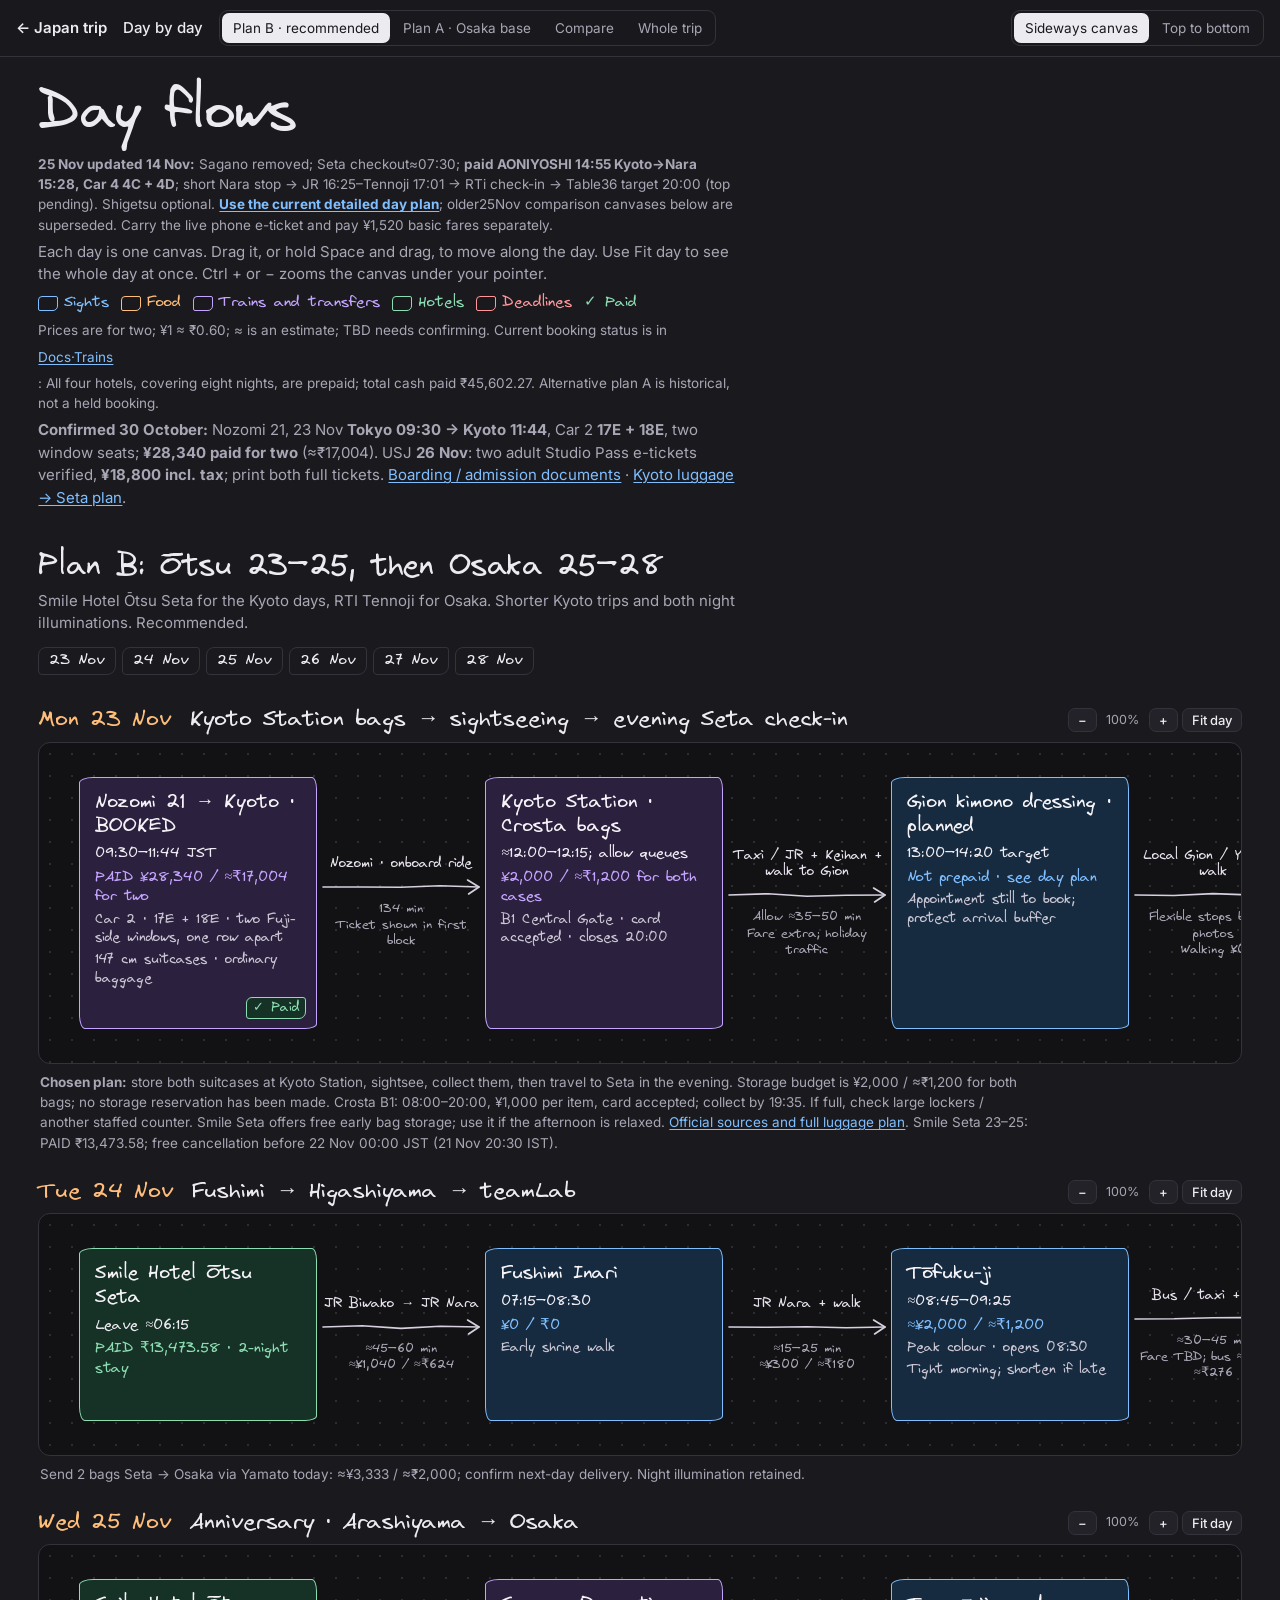
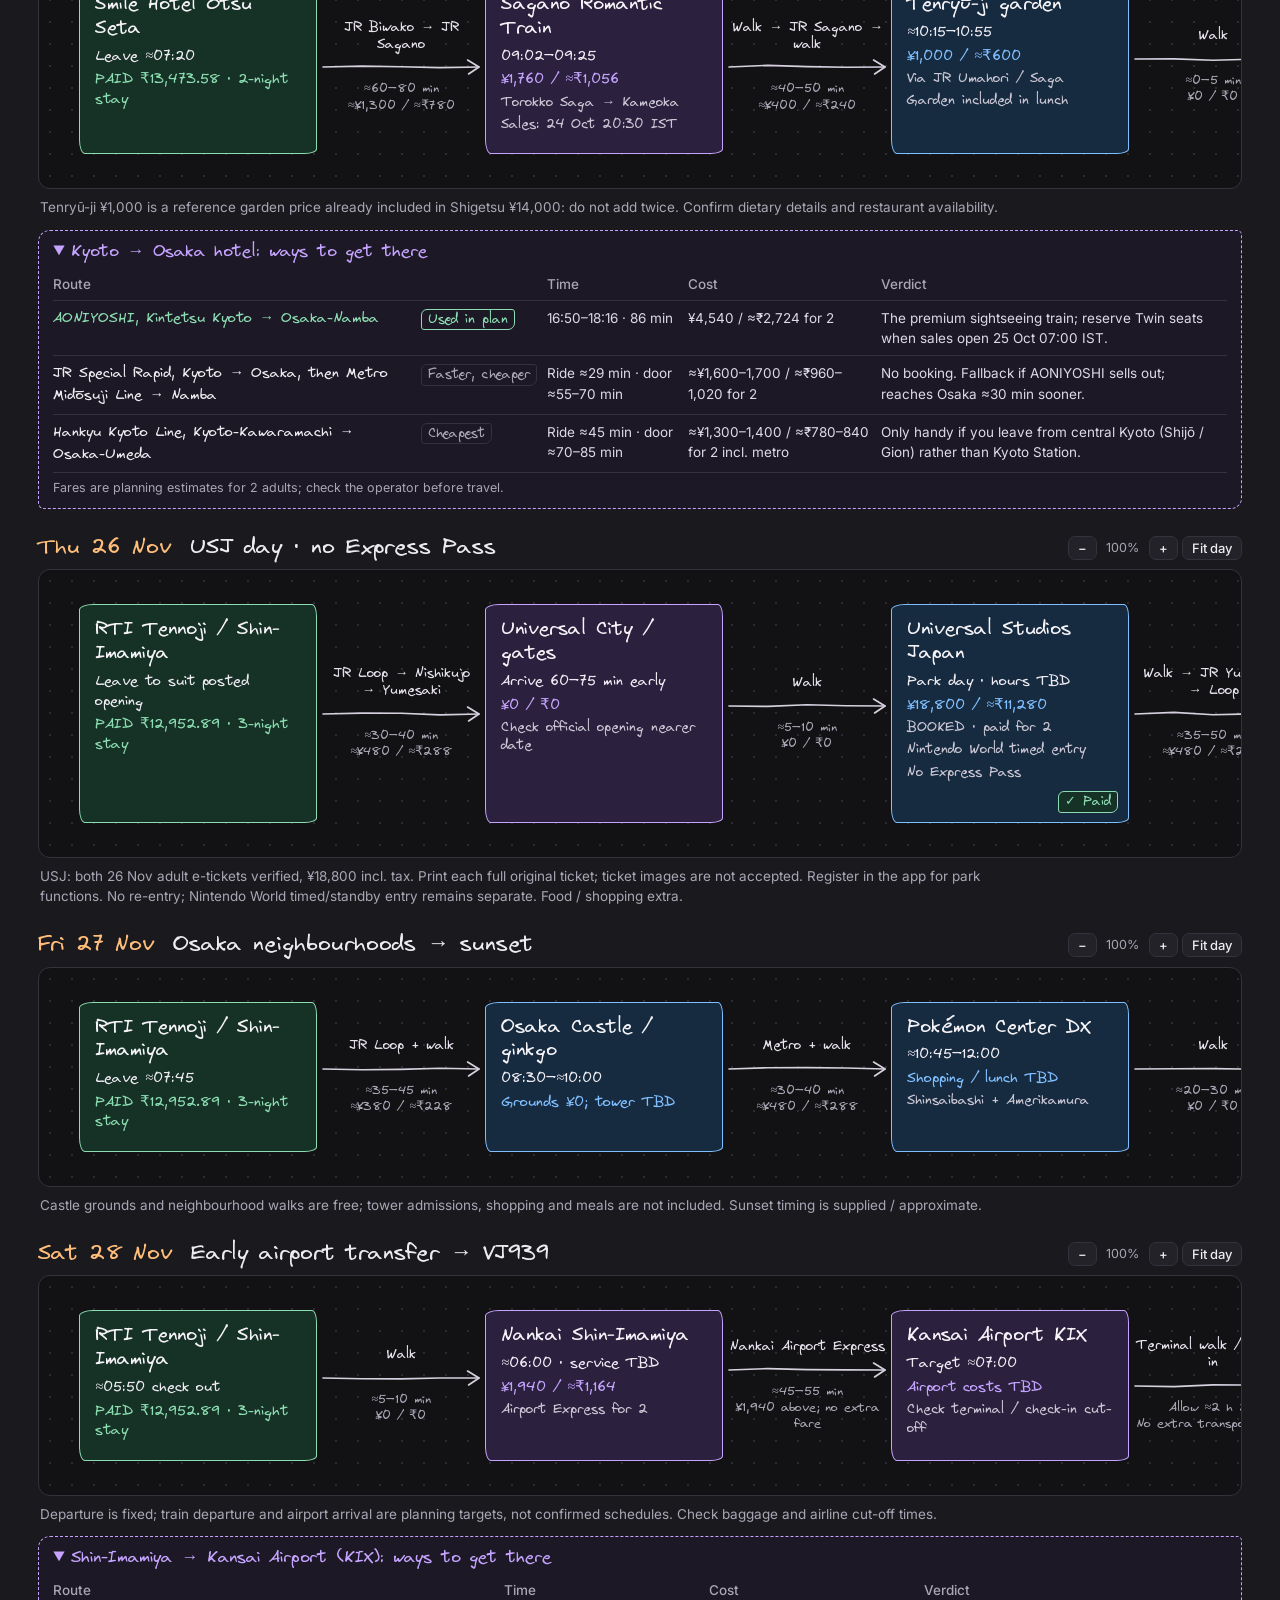
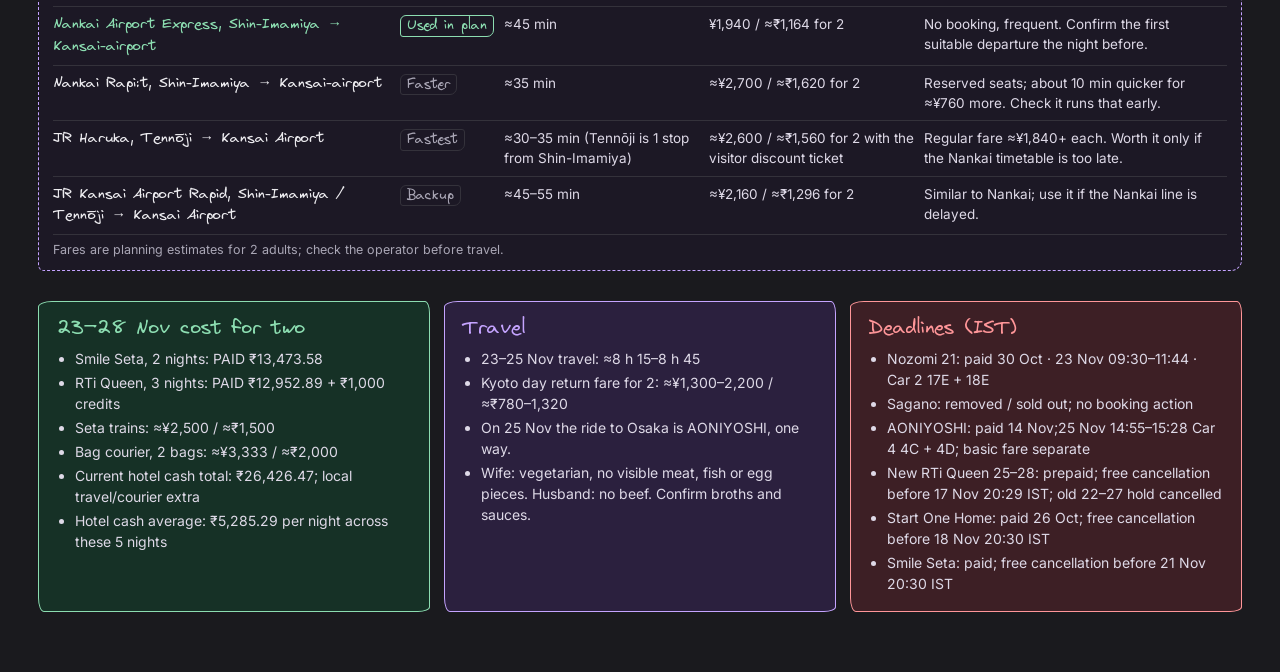
==== commit 535e3630: "Confirm paid AONIYOSHI and revise anniversary transfer via Nara" ====
--- a/flow.html
+++ b/flow.html
@@ -10,6 +10,7 @@
 <div class="layout"><label for="l-canvas">Sideways canvas</label><label for="l-stack">Top to bottom</label></div></nav>
 <main>
 <header class="intro"><h1>Day flows</h1>
+<p class="day-note"><b>25 Nov updated 14 Nov:</b> Sagano removed; Seta checkout≈07:30; <b>paid AONIYOSHI 14:55 Kyoto→Nara 15:28, Car 4 4C + 4D</b>; short Nara stop → JR 16:25–Tennoji 17:01 → RTi check-in → Table36 target 20:00 (top pending). Shigetsu optional. <a href="plan.html#d25"><b>Use the current detailed day plan</b></a>; older25Nov comparison canvases below are superseded. Carry the live phone e-ticket and pay ¥1,520 basic fares separately.</p>
 <p>Each day is one canvas. Drag it, or hold Space and drag, to move along the day. Use Fit day to see the whole day at once. Ctrl + or − zooms the canvas under your pointer.</p>
 <p class="legend"><span class="k sight">Sights</span><span class="k food">Food</span><span class="k train">Trains and transfers</span><span class="k hotel">Hotels</span><span class="k deadline">Deadlines</span><span class="k paid-k">✓ Paid</span> Prices are for two; ¥1 ≈ ₹0.60; ≈ is an estimate; TBD needs confirming. Current booking status is in <a href="travel-readiness.html">Docs·Trains</a>: All four hotels, covering eight nights, are prepaid; total cash paid ₹45,602.27. Alternative plan A is historical, not a held booking.</p><p><b>Confirmed 30 October:</b> Nozomi 21, 23 Nov <b>Tokyo 09:30 → Kyoto 11:44</b>, Car 2 <b>17E + 18E</b>, two window seats; <b>¥28,340 paid for two</b> (≈₹17,004). USJ <b>26 Nov</b>: two adult Studio Pass e-tickets verified, <b>¥18,800 incl. tax</b>; print both full tickets. <a href="travel-readiness.html#documents">Boarding / admission documents</a> · <a href="travel-readiness.html#kyoto-luggage">Kyoto luggage → Seta plan</a>.</p></header>
 <section class="plan" id="plan-b">
@@ -461,7 +462,7 @@
 <p class="day-note">Departure is fixed; train departure and airport arrival are planning targets, not confirmed schedules. Check baggage and airline cut-off times.</p>
 <details class="alts" open><summary>Shin-Imamiya → Kansai Airport (KIX): ways to get there</summary><div class="alt-wrap"><table><thead><tr><th>Route</th><th></th><th>Time</th><th>Cost</th><th>Verdict</th></tr></thead><tbody><tr class="used"><td>Nankai Airport Express, Shin-Imamiya → Kansai-airport</td><td><span class="tag">Used in plan</span></td><td>≈45 min</td><td>¥1,940 / ≈₹1,164 for 2</td><td>No booking, frequent. Confirm the first suitable departure the night before.</td></tr><tr><td>Nankai Rapi:t, Shin-Imamiya → Kansai-airport</td><td><span class="tag">Faster</span></td><td>≈35 min</td><td>≈¥2,700 / ≈₹1,620 for 2</td><td>Reserved seats; about 10 min quicker for ≈¥760 more. Check it runs that early.</td></tr><tr><td>JR Haruka, Tennōji → Kansai Airport</td><td><span class="tag">Fastest</span></td><td>≈30–35 min (Tennōji is 1 stop from Shin-Imamiya)</td><td>≈¥2,600 / ≈₹1,560 for 2 with the visitor discount ticket</td><td>Regular fare ≈¥1,840+ each. Worth it only if the Nankai timetable is too late.</td></tr><tr><td>JR Kansai Airport Rapid, Shin-Imamiya / Tennōji → Kansai Airport</td><td><span class="tag">Backup</span></td><td>≈45–55 min</td><td>≈¥2,160 / ≈₹1,296 for 2</td><td>Similar to Nankai; use it if the Nankai line is delayed.</td></tr></tbody></table></div><p class="alt-src">Fares are planning estimates for 2 adults; check the operator before travel.</p></details>
 </section>
-<div class="panels"><div class="panel hotel"><h4>23–28 Nov cost for two</h4><ul><li>Smile Seta, 2 nights: PAID ₹13,473.58</li><li>RTi Queen, 3 nights: PAID ₹12,952.89 + ₹1,000 credits</li><li>Seta trains: ≈¥2,500 / ≈₹1,500</li><li>Bag courier, 2 bags: ≈¥3,333 / ≈₹2,000</li><li>Current hotel cash total: ₹26,426.47; local travel/courier extra</li><li>Hotel cash average: ₹5,285.29 per night across these 5 nights</li></ul></div><div class="panel train"><h4>Travel</h4><ul><li>23–25 Nov travel: ≈8 h 15–8 h 45</li><li>Kyoto day return fare for 2: ≈¥1,300–2,200 / ≈₹780–1,320</li><li>On 25 Nov the ride to Osaka is AONIYOSHI, one way.</li><li>Wife: vegetarian, no visible meat, fish or egg pieces. Husband: no beef. Confirm broths and sauces.</li></ul></div><div class="panel deadline"><h4>Deadlines (IST)</h4><ul><li>Nozomi 21: paid 30 Oct · 23 Nov 09:30–11:44 · Car 2 17E + 18E</li><li>Sagano Romantic Train: 24 Oct 20:30</li><li>AONIYOSHI: 25 Oct 07:00</li><li>New RTi Queen 25–28: prepaid; free cancellation before 17 Nov 20:29 IST; old 22–27 hold cancelled</li><li>Start One Home: paid 26 Oct; free cancellation before 18 Nov 20:30 IST</li><li>Smile Seta: paid; free cancellation before 21 Nov 20:30 IST</li></ul></div></div>
+<div class="panels"><div class="panel hotel"><h4>23–28 Nov cost for two</h4><ul><li>Smile Seta, 2 nights: PAID ₹13,473.58</li><li>RTi Queen, 3 nights: PAID ₹12,952.89 + ₹1,000 credits</li><li>Seta trains: ≈¥2,500 / ≈₹1,500</li><li>Bag courier, 2 bags: ≈¥3,333 / ≈₹2,000</li><li>Current hotel cash total: ₹26,426.47; local travel/courier extra</li><li>Hotel cash average: ₹5,285.29 per night across these 5 nights</li></ul></div><div class="panel train"><h4>Travel</h4><ul><li>23–25 Nov travel: ≈8 h 15–8 h 45</li><li>Kyoto day return fare for 2: ≈¥1,300–2,200 / ≈₹780–1,320</li><li>On 25 Nov the ride to Osaka is AONIYOSHI, one way.</li><li>Wife: vegetarian, no visible meat, fish or egg pieces. Husband: no beef. Confirm broths and sauces.</li></ul></div><div class="panel deadline"><h4>Deadlines (IST)</h4><ul><li>Nozomi 21: paid 30 Oct · 23 Nov 09:30–11:44 · Car 2 17E + 18E</li><li>Sagano: removed / sold out; no booking action</li><li>AONIYOSHI: paid 14 Nov;25 Nov 14:55–15:28 Car 4 4C + 4D; basic fare separate</li><li>New RTi Queen 25–28: prepaid; free cancellation before 17 Nov 20:29 IST; old 22–27 hold cancelled</li><li>Start One Home: paid 26 Oct; free cancellation before 18 Nov 20:30 IST</li><li>Smile Seta: paid; free cancellation before 21 Nov 20:30 IST</li></ul></div></div>
 </section><section class="plan" id="plan-a">
 <div class="plan-head"><h2>Historical alternative A: Osaka base 23–28 (not booked)</h2><p>RTI Tennoji the whole time, with Kyoto as day trips on 24 and 25 Nov and an Osaka afternoon on 23 Nov.</p><nav class="days" aria-label="Jump to a day"><a href="#a-d0">23 Nov</a><a href="#a-d1">24 Nov</a><a href="#a-d2">25 Nov</a><a href="#a-d3">26 Nov</a><a href="#a-d4">27 Nov</a><a href="#a-d5">28 Nov</a></nav></div>
 <section class="day" id="a-d0">
@@ -878,7 +879,7 @@
 <p class="day-note">Departure is fixed; train departure and airport arrival are planning targets, not confirmed schedules. Check baggage and airline cut-off times.</p>
 <details class="alts" open><summary>Shin-Imamiya → Kansai Airport (KIX): ways to get there</summary><div class="alt-wrap"><table><thead><tr><th>Route</th><th></th><th>Time</th><th>Cost</th><th>Verdict</th></tr></thead><tbody><tr class="used"><td>Nankai Airport Express, Shin-Imamiya → Kansai-airport</td><td><span class="tag">Used in plan</span></td><td>≈45 min</td><td>¥1,940 / ≈₹1,164 for 2</td><td>No booking, frequent. Confirm the first suitable departure the night before.</td></tr><tr><td>Nankai Rapi:t, Shin-Imamiya → Kansai-airport</td><td><span class="tag">Faster</span></td><td>≈35 min</td><td>≈¥2,700 / ≈₹1,620 for 2</td><td>Reserved seats; about 10 min quicker for ≈¥760 more. Check it runs that early.</td></tr><tr><td>JR Haruka, Tennōji → Kansai Airport</td><td><span class="tag">Fastest</span></td><td>≈30–35 min (Tennōji is 1 stop from Shin-Imamiya)</td><td>≈¥2,600 / ≈₹1,560 for 2 with the visitor discount ticket</td><td>Regular fare ≈¥1,840+ each. Worth it only if the Nankai timetable is too late.</td></tr><tr><td>JR Kansai Airport Rapid, Shin-Imamiya / Tennōji → Kansai Airport</td><td><span class="tag">Backup</span></td><td>≈45–55 min</td><td>≈¥2,160 / ≈₹1,296 for 2</td><td>Similar to Nankai; use it if the Nankai line is delayed.</td></tr></tbody></table></div><p class="alt-src">Fares are planning estimates for 2 adults; check the operator before travel.</p></details>
 </section>
-<div class="panels"><div class="panel hotel"><h4>23–28 Nov cost for two</h4><ul><li>Historical unbooked comparison — RTI, 5 nights, twin beds: ≈¥32,000 / ≈₹19,200</li><li>Kyoto travel: ≈¥8,833 / ≈₹5,300</li><li>Shinkansen to Shin-Osaka, extra: ≈¥1,100 / ≈₹660</li><li>Total: ≈¥42,000 / ≈₹25,200</li><li>Per day: ≈¥8,333 / ≈₹5,000</li><li>Old 22–27 hold was cancelled; this five-night alternative is not an active booking.</li></ul></div><div class="panel train"><h4>Travel</h4><ul><li>23–25 Nov travel: ≈8 h 30–9 h 20</li><li>Kyoto day return fare for 2: ≈¥3,000–4,400 / ≈₹1,800–2,640</li><li>Tō-ji night illumination likely skipped: late return to Osaka.</li><li>Wife: vegetarian, no visible meat, fish or egg pieces. Husband: no beef. Confirm broths and sauces.</li></ul></div><div class="panel deadline"><h4>Deadlines (IST)</h4><ul><li>Nozomi 21: paid 30 Oct · 23 Nov 09:30–11:44 · Car 2 17E + 18E</li><li>Sagano Romantic Train: 24 Oct 20:30</li><li>AONIYOSHI: 25 Oct 07:00</li><li>New RTi Queen 25–28: prepaid; free cancellation before 17 Nov 20:29 IST; old 22–27 hold cancelled</li><li>Start One Home: paid 26 Oct; free cancellation before 18 Nov 20:30 IST</li><li>Smile Seta: paid; free cancellation before 21 Nov 20:30 IST</li></ul></div></div>
+<div class="panels"><div class="panel hotel"><h4>23–28 Nov cost for two</h4><ul><li>Historical unbooked comparison — RTI, 5 nights, twin beds: ≈¥32,000 / ≈₹19,200</li><li>Kyoto travel: ≈¥8,833 / ≈₹5,300</li><li>Shinkansen to Shin-Osaka, extra: ≈¥1,100 / ≈₹660</li><li>Total: ≈¥42,000 / ≈₹25,200</li><li>Per day: ≈¥8,333 / ≈₹5,000</li><li>Old 22–27 hold was cancelled; this five-night alternative is not an active booking.</li></ul></div><div class="panel train"><h4>Travel</h4><ul><li>23–25 Nov travel: ≈8 h 30–9 h 20</li><li>Kyoto day return fare for 2: ≈¥3,000–4,400 / ≈₹1,800–2,640</li><li>Tō-ji night illumination likely skipped: late return to Osaka.</li><li>Wife: vegetarian, no visible meat, fish or egg pieces. Husband: no beef. Confirm broths and sauces.</li></ul></div><div class="panel deadline"><h4>Deadlines (IST)</h4><ul><li>Nozomi 21: paid 30 Oct · 23 Nov 09:30–11:44 · Car 2 17E + 18E</li><li>Sagano: removed / sold out; no booking action</li><li>AONIYOSHI: paid 14 Nov;25 Nov 14:55–15:28 Car 4 4C + 4D; basic fare separate</li><li>New RTi Queen 25–28: prepaid; free cancellation before 17 Nov 20:29 IST; old 22–27 hold cancelled</li><li>Start One Home: paid 26 Oct; free cancellation before 18 Nov 20:30 IST</li><li>Smile Seta: paid; free cancellation before 21 Nov 20:30 IST</li></ul></div></div>
 </section><section class="plan" id="plan-compare">
 <div class="plan-head"><h2>Compare A and B</h2><p>The same trip from two bases. B costs about ₹3,200 more over 23–28 Nov (≈₹350 a day across the trip) and buys shorter Kyoto trips, a later anniversary start and both night illuminations.</p></div>
 <section class="day" id="compare-d0"><header class="day-head"><h3><span class="date">23 Nov</span> paired day</h3></header><div class="pair A"><h4>A · Osaka base</h4><div class="canvas" tabindex="0"><div class="flow"><article class="node train">
@@ -1055,7 +1056,7 @@
 <table class="access"><thead><tr><th>Kyoto place</th><th>From Osaka (A)</th><th>From Seta (B)</th></tr></thead><tbody>
 <tr><td>Kyoto Station</td><td>≈65–80 min</td><td>≈25–35 min</td></tr><tr><td>Fushimi Inari</td><td>≈60–75 min</td><td>≈45–60 min</td></tr><tr><td>Tōfuku-ji</td><td>≈60–75 min</td><td>≈40–55 min</td></tr><tr><td>Kiyomizu</td><td>≈80–100 min</td><td>≈60–75 min</td></tr><tr><td>Gion / Kōdai-ji</td><td>≈65–85 min</td><td>≈40–55 min</td></tr><tr><td>teamLab</td><td>≈70–90 min</td><td>≈45–60 min</td></tr><tr><td>Tō-ji</td><td>≈75–90 min</td><td>≈40–50 min</td></tr><tr><td>Sanjūsangen-dō</td><td>≈65–80 min</td><td>≈45–55 min</td></tr><tr><td>Nishiki / Shijō</td><td>≈70–85 min</td><td>≈35–50 min</td></tr><tr><td>Arashiyama / Sagano</td><td>≈100–120 min</td><td>≈60–80 min</td></tr><tr><td>Kinkaku-ji</td><td>≈100–120 min</td><td>≈70–90 min</td></tr><tr><td>Nanzen-ji / Eikandō</td><td>≈85–100 min</td><td>≈35–45 min</td></tr>
 </tbody></table></section>
-<div class="panels"><div class="panel hotel"><h4>Historical cost comparison (superseded)</h4><ul><li>A: ≈¥42,000 / ≈₹25,200 total, ≈¥8,333 / ≈₹5,000 a day</li><li>B actual hotel cash paid: ₹26,426.47; local travel/courier extra. Old comparison below is historical.</li><li>Difference: ≈₹3,200, about ₹350 a day over 9 days</li></ul></div><div class="panel train"><h4>Travel, 23–25 Nov</h4><ul><li>A: ≈8 h 30–9 h 20, leave 06:50 on the anniversary</li><li>B: ≈8 h 15–8 h 45, leave 07:20 on the anniversary</li><li>B moves bags twice; a Yamato courier on 24 Nov fixes that</li></ul></div><div class="panel deadline"><h4>Deadlines (IST)</h4><ul><li>Nozomi 21: paid 30 Oct · 23 Nov 09:30–11:44 · Car 2 17E + 18E</li><li>Sagano Romantic Train: 24 Oct 20:30</li><li>AONIYOSHI: 25 Oct 07:00</li><li>New RTi Queen 25–28: prepaid; free cancellation before 17 Nov 20:29 IST; old 22–27 hold cancelled</li><li>Start One Home: paid 26 Oct; free cancellation before 18 Nov 20:30 IST</li><li>Smile Seta: paid; free cancellation before 21 Nov 20:30 IST</li></ul></div></div>
+<div class="panels"><div class="panel hotel"><h4>Historical cost comparison (superseded)</h4><ul><li>A: ≈¥42,000 / ≈₹25,200 total, ≈¥8,333 / ≈₹5,000 a day</li><li>B actual hotel cash paid: ₹26,426.47; local travel/courier extra. Old comparison below is historical.</li><li>Difference: ≈₹3,200, about ₹350 a day over 9 days</li></ul></div><div class="panel train"><h4>Travel, 23–25 Nov</h4><ul><li>A: ≈8 h 30–9 h 20, leave 06:50 on the anniversary</li><li>B: ≈8 h 15–8 h 45, leave 07:20 on the anniversary</li><li>B moves bags twice; a Yamato courier on 24 Nov fixes that</li></ul></div><div class="panel deadline"><h4>Deadlines (IST)</h4><ul><li>Nozomi 21: paid 30 Oct · 23 Nov 09:30–11:44 · Car 2 17E + 18E</li><li>Sagano: removed / sold out; no booking action</li><li>AONIYOSHI: paid 14 Nov;25 Nov 14:55–15:28 Car 4 4C + 4D; basic fare separate</li><li>New RTi Queen 25–28: prepaid; free cancellation before 17 Nov 20:29 IST; old 22–27 hold cancelled</li><li>Start One Home: paid 26 Oct; free cancellation before 18 Nov 20:30 IST</li><li>Smile Seta: paid; free cancellation before 21 Nov 20:30 IST</li></ul></div></div>
 </section><section class="plan" id="plan-whole">
 <div class="plan-head"><h2>Whole trip, 20–28 Nov</h2><p>Tokyo and Kasukabe in full, then the Kansai days with both base choices marked A and B.</p><nav class="days" aria-label="Jump to a day"><a href="#whole-d0">20 Nov</a><a href="#whole-d1">21 Nov</a><a href="#whole-d2">22 Nov</a><a href="#whole-d3">23 Nov</a><a href="#whole-d4">24 Nov</a><a href="#whole-d5">25 Nov</a><a href="#whole-d6">26 Nov</a><a href="#whole-d7">27 Nov</a><a href="#whole-d8">28 Nov</a></nav></div>
 <section class="day" id="whole-d0">
@@ -1640,7 +1641,7 @@
 <p class="day-note">Departure is fixed; train departure and airport arrival are planning targets, not confirmed schedules. Check baggage and airline cut-off times.</p>
 <details class="alts" open><summary>Shin-Imamiya → Kansai Airport (KIX): ways to get there</summary><div class="alt-wrap"><table><thead><tr><th>Route</th><th></th><th>Time</th><th>Cost</th><th>Verdict</th></tr></thead><tbody><tr class="used"><td>Nankai Airport Express, Shin-Imamiya → Kansai-airport</td><td><span class="tag">Used in plan</span></td><td>≈45 min</td><td>¥1,940 / ≈₹1,164 for 2</td><td>No booking, frequent. Confirm the first suitable departure the night before.</td></tr><tr><td>Nankai Rapi:t, Shin-Imamiya → Kansai-airport</td><td><span class="tag">Faster</span></td><td>≈35 min</td><td>≈¥2,700 / ≈₹1,620 for 2</td><td>Reserved seats; about 10 min quicker for ≈¥760 more. Check it runs that early.</td></tr><tr><td>JR Haruka, Tennōji → Kansai Airport</td><td><span class="tag">Fastest</span></td><td>≈30–35 min (Tennōji is 1 stop from Shin-Imamiya)</td><td>≈¥2,600 / ≈₹1,560 for 2 with the visitor discount ticket</td><td>Regular fare ≈¥1,840+ each. Worth it only if the Nankai timetable is too late.</td></tr><tr><td>JR Kansai Airport Rapid, Shin-Imamiya / Tennōji → Kansai Airport</td><td><span class="tag">Backup</span></td><td>≈45–55 min</td><td>≈¥2,160 / ≈₹1,296 for 2</td><td>Similar to Nankai; use it if the Nankai line is delayed.</td></tr></tbody></table></div><p class="alt-src">Fares are planning estimates for 2 adults; check the operator before travel.</p></details>
 </section>
-<div class="panels"><div class="panel hotel"><h4>Paid so far</h4><ul><li>Flights: ₹1,11,229</li><li>All four hotels: ₹45,602.27 cash paid for eight nights</li><li>teamLab Biovortex: ¥8,200 / ≈₹4,920</li><li>USJ: both 26 Nov adult e-tickets verified · ¥18,800 incl. tax; print both full tickets</li><li>Whole trip: ≈₹30,000–36,000 per day for two</li></ul></div><div class="panel train"><h4>Still open</h4><ul><li>New Izu 22–23: paid ₹12,701.87 + ₹1,150 credits</li><li>Plan B selected: Seta 23–25 and RTi Queen 25–28 booked and paid</li><li>Wife: vegetarian, no visible meat, fish or egg pieces. Husband: no beef. Confirm broths and sauces.</li></ul></div><div class="panel deadline"><h4>Deadlines (IST)</h4><ul><li>Nozomi 21: paid 30 Oct · 23 Nov 09:30–11:44 · Car 2 17E + 18E</li><li>Sagano Romantic Train: 24 Oct 20:30</li><li>AONIYOSHI: 25 Oct 07:00</li><li>New RTi Queen 25–28: prepaid; free cancellation before 17 Nov 20:29 IST; old 22–27 hold cancelled</li><li>Start One Home: paid 26 Oct; free cancellation before 18 Nov 20:30 IST</li><li>Smile Seta: paid; free cancellation before 21 Nov 20:30 IST</li></ul></div></div>
+<div class="panels"><div class="panel hotel"><h4>Paid so far</h4><ul><li>Flights: ₹1,11,229</li><li>All four hotels: ₹45,602.27 cash paid for eight nights</li><li>teamLab Biovortex: ¥8,200 / ≈₹4,920</li><li>USJ: both 26 Nov adult e-tickets verified · ¥18,800 incl. tax; print both full tickets</li><li>Whole trip: ≈₹30,000–36,000 per day for two</li></ul></div><div class="panel train"><h4>Still open</h4><ul><li>New Izu 22–23: paid ₹12,701.87 + ₹1,150 credits</li><li>Plan B selected: Seta 23–25 and RTi Queen 25–28 booked and paid</li><li>Wife: vegetarian, no visible meat, fish or egg pieces. Husband: no beef. Confirm broths and sauces.</li></ul></div><div class="panel deadline"><h4>Deadlines (IST)</h4><ul><li>Nozomi 21: paid 30 Oct · 23 Nov 09:30–11:44 · Car 2 17E + 18E</li><li>Sagano: removed / sold out; no booking action</li><li>AONIYOSHI: paid 14 Nov;25 Nov 14:55–15:28 Car 4 4C + 4D; basic fare separate</li><li>New RTi Queen 25–28: prepaid; free cancellation before 17 Nov 20:29 IST; old 22–27 hold cancelled</li><li>Start One Home: paid 26 Oct; free cancellation before 18 Nov 20:30 IST</li><li>Smile Seta: paid; free cancellation before 21 Nov 20:30 IST</li></ul></div></div>
 </section>
 </main>
 <script src="flow.js?v=mvisydk9" defer></script></body></html>
